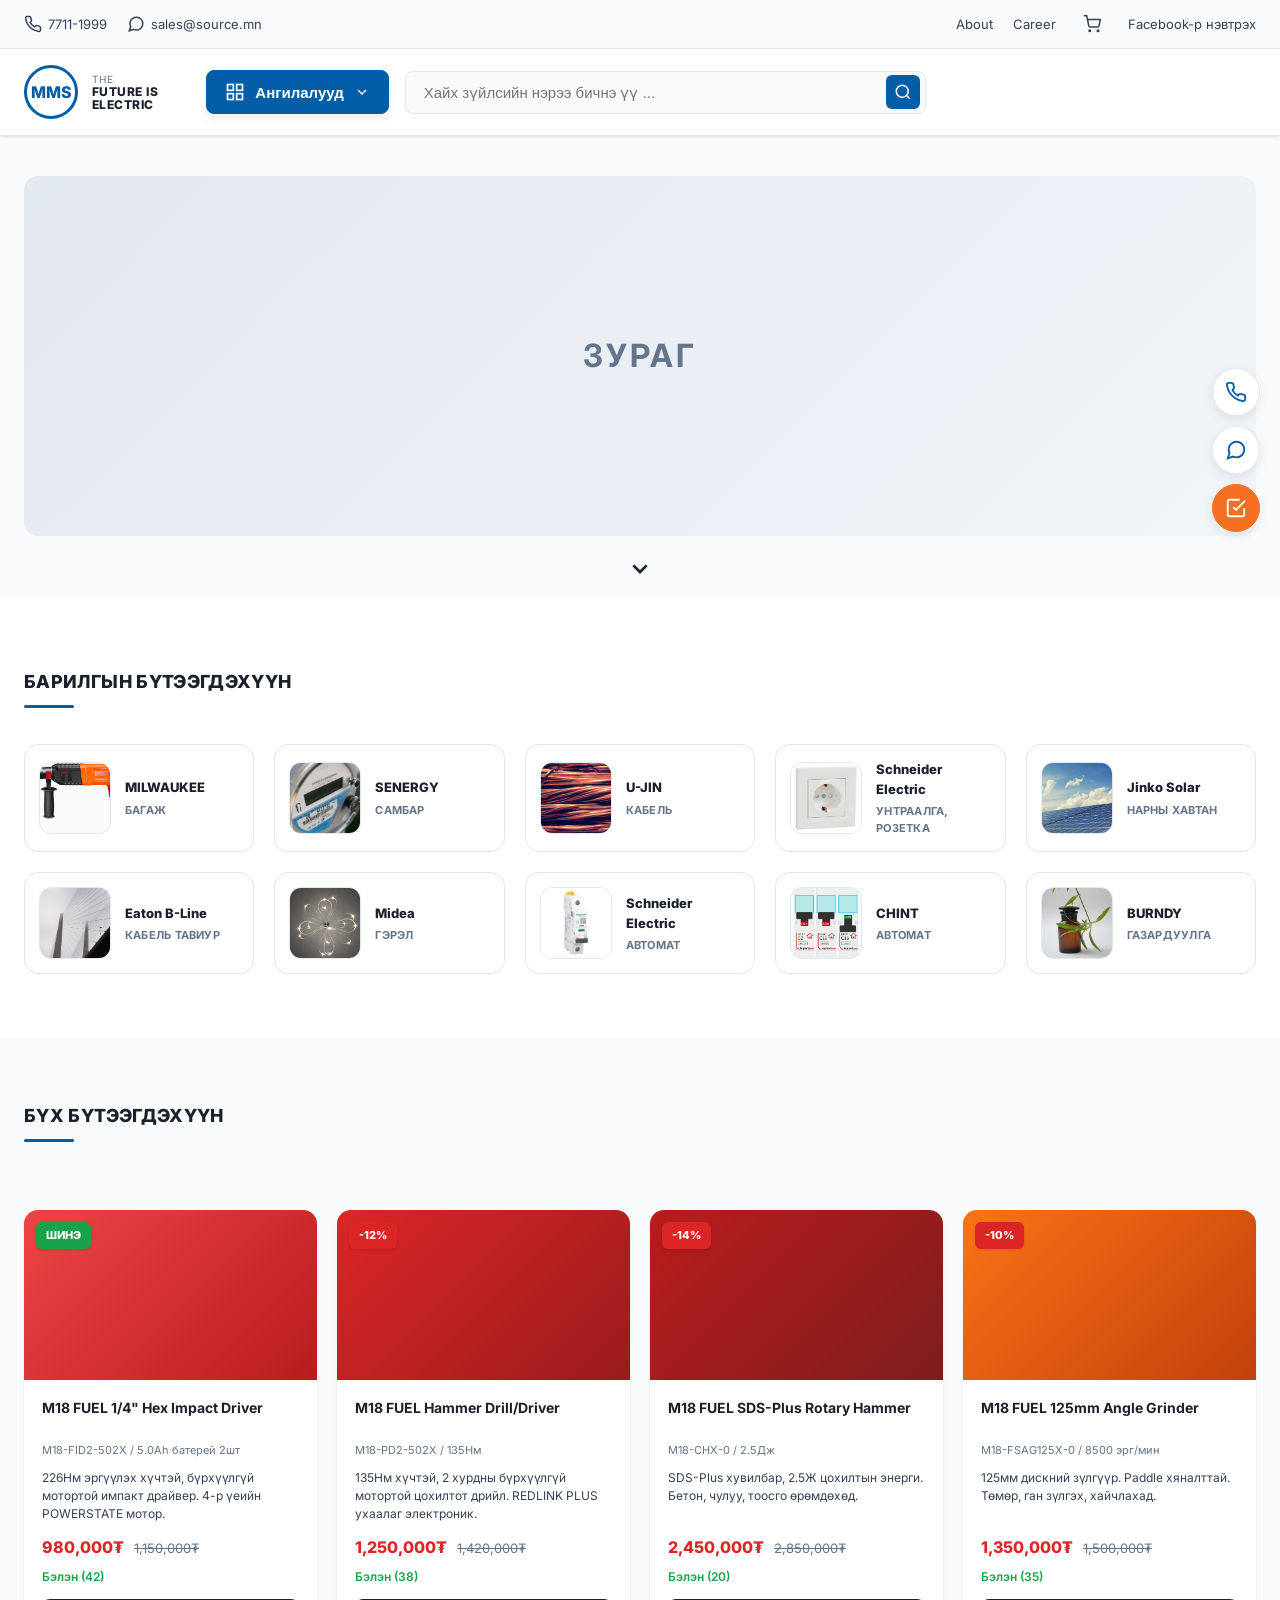
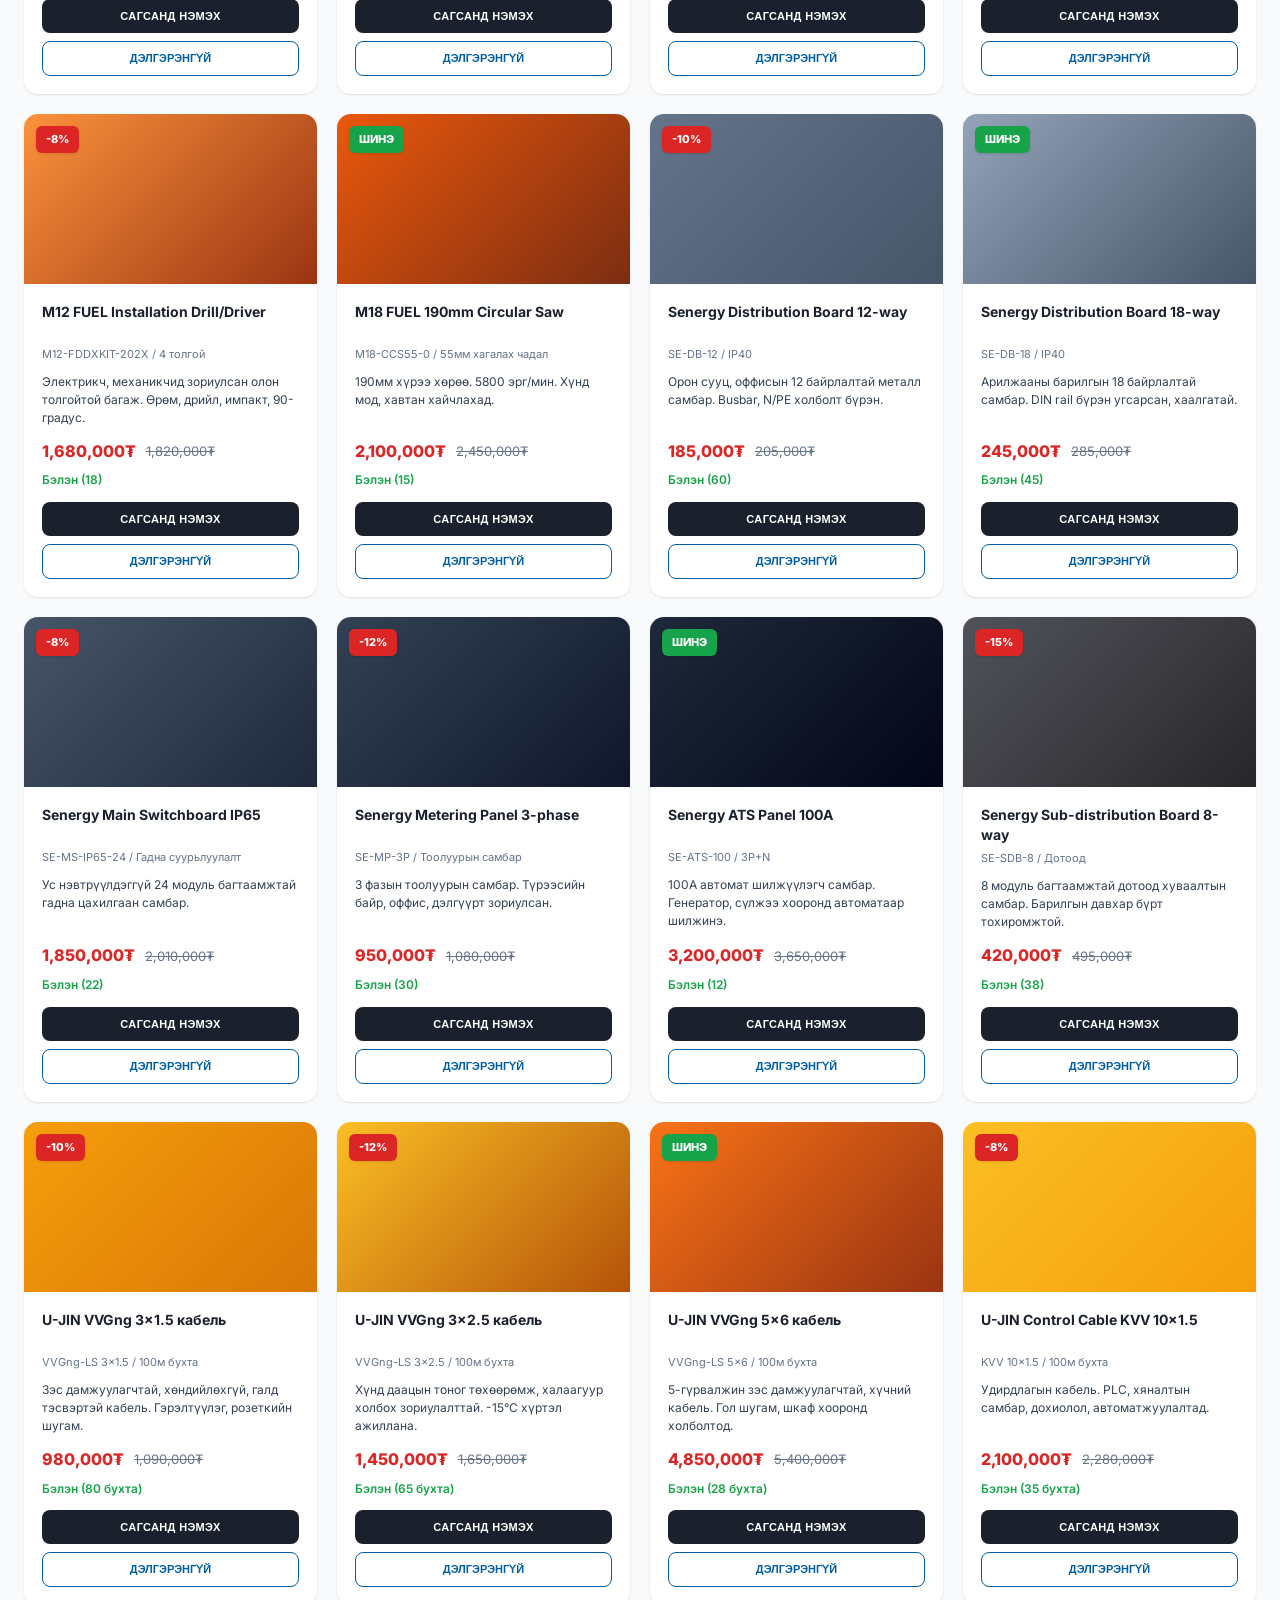
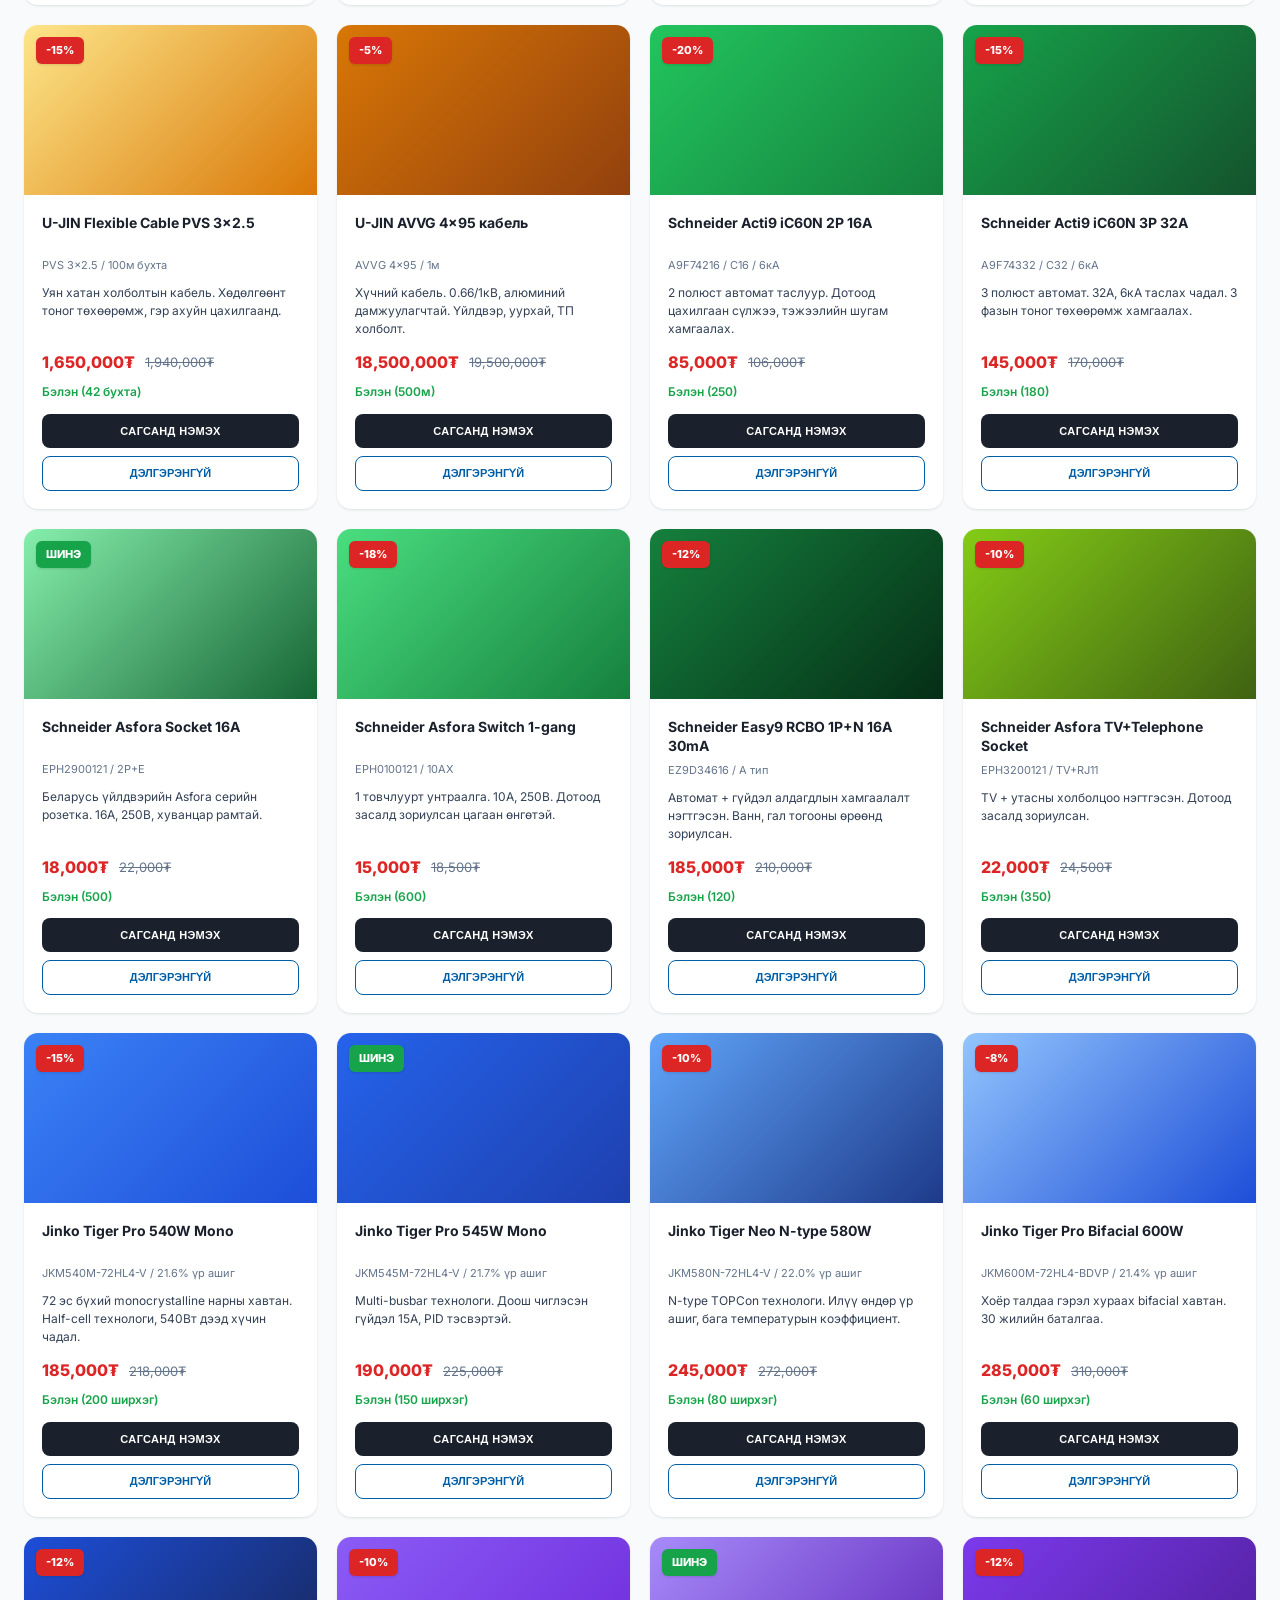
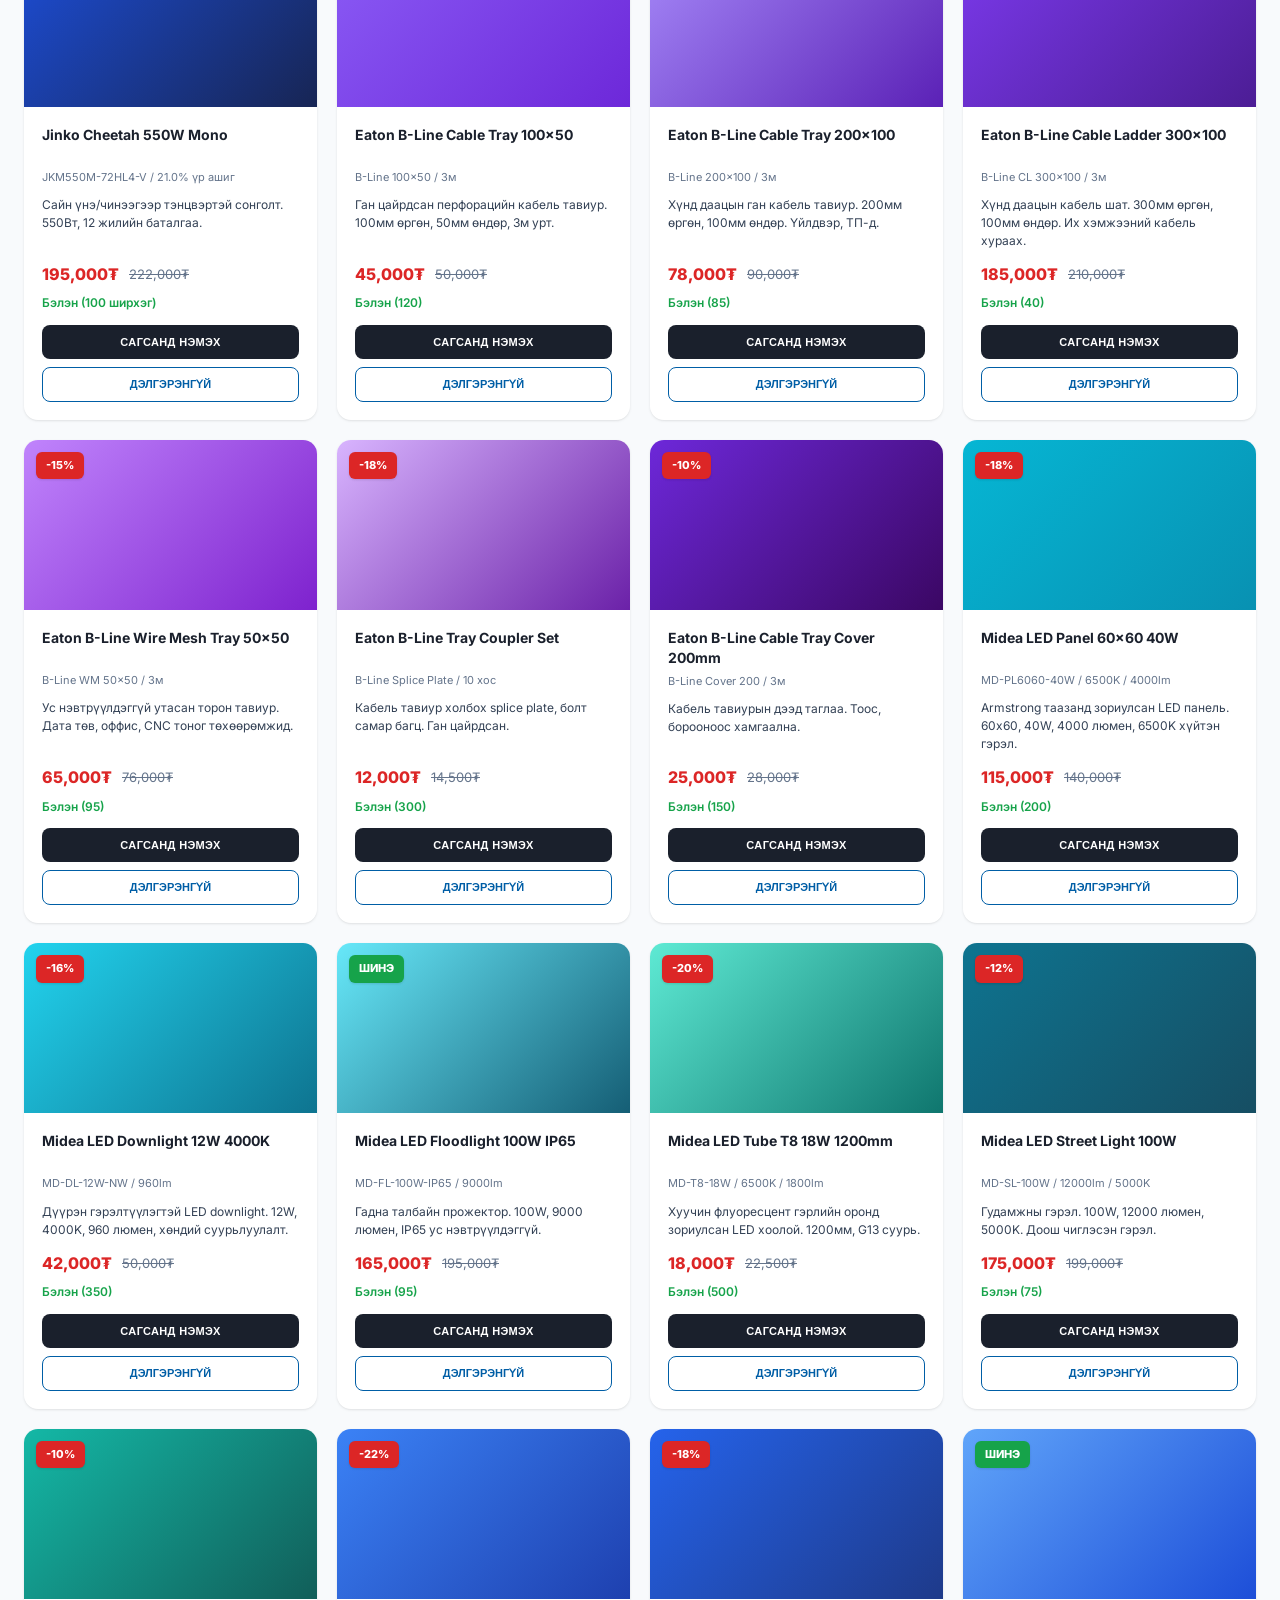
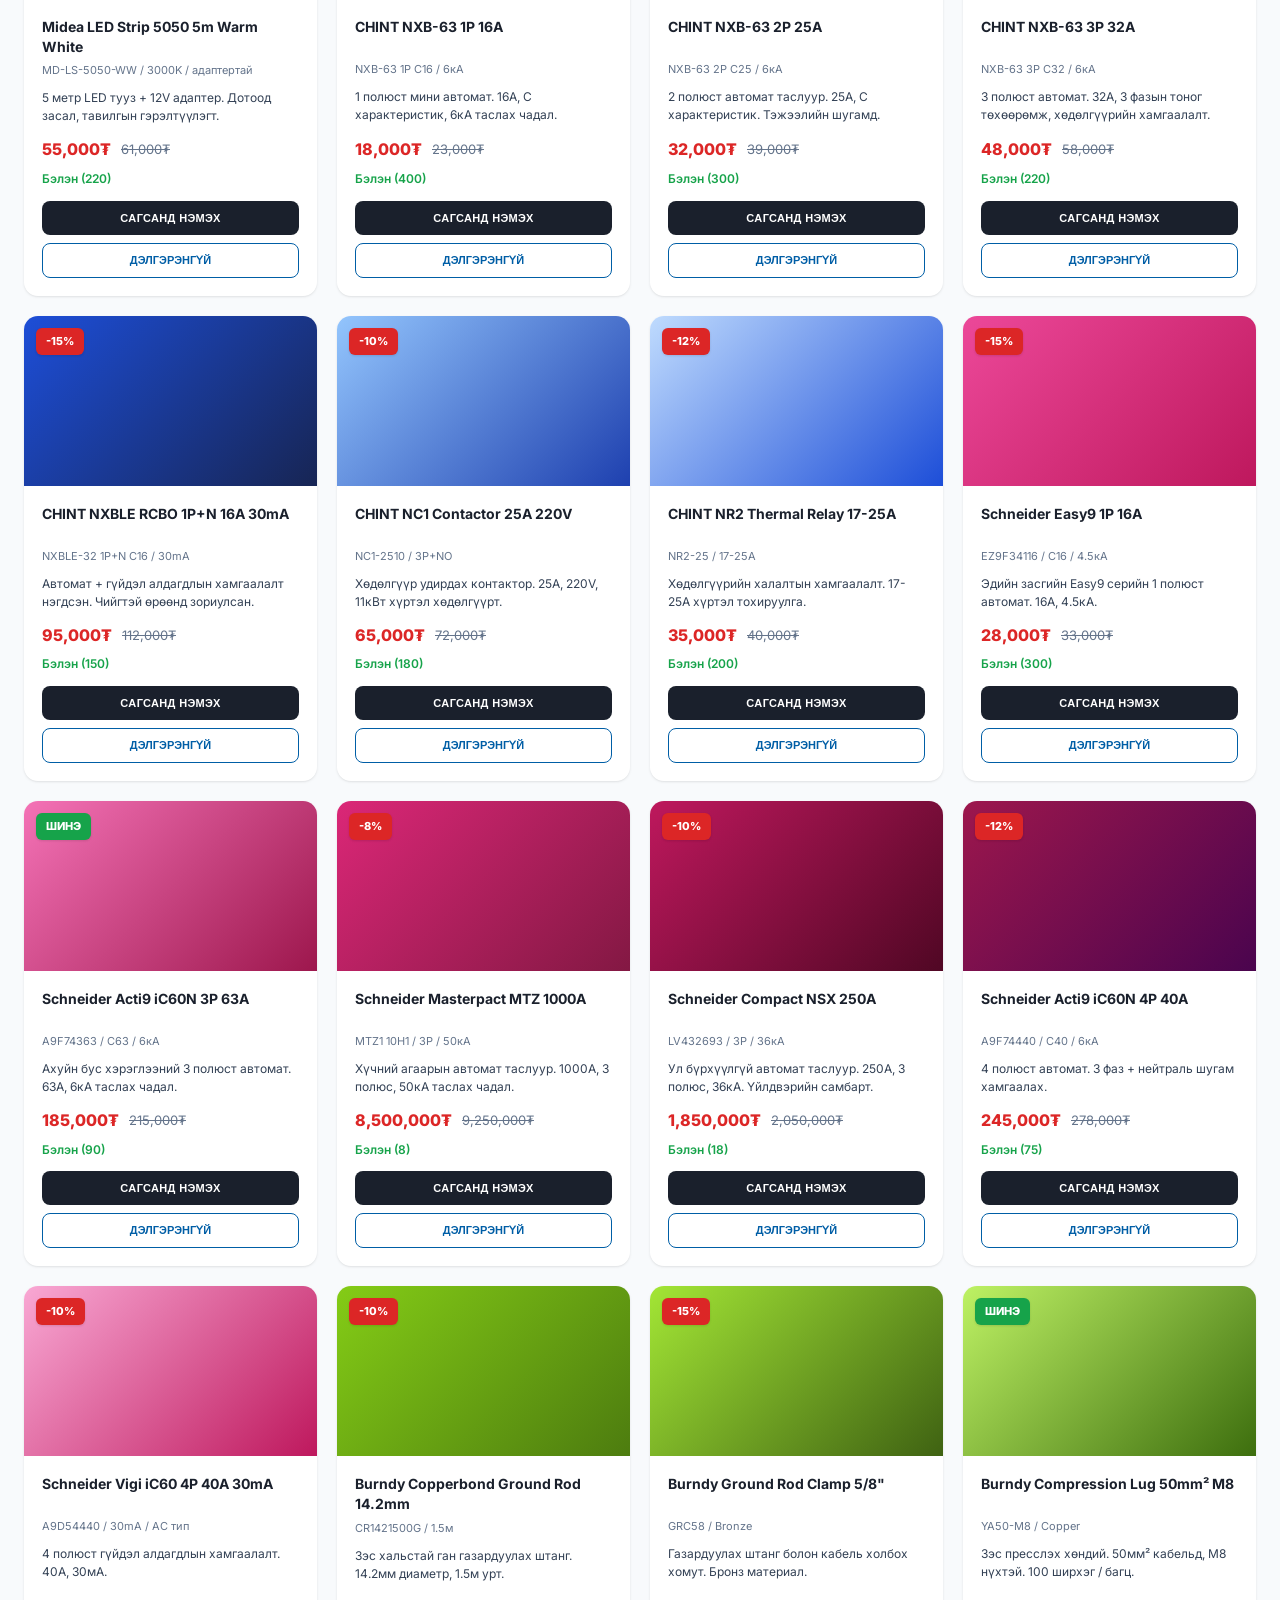
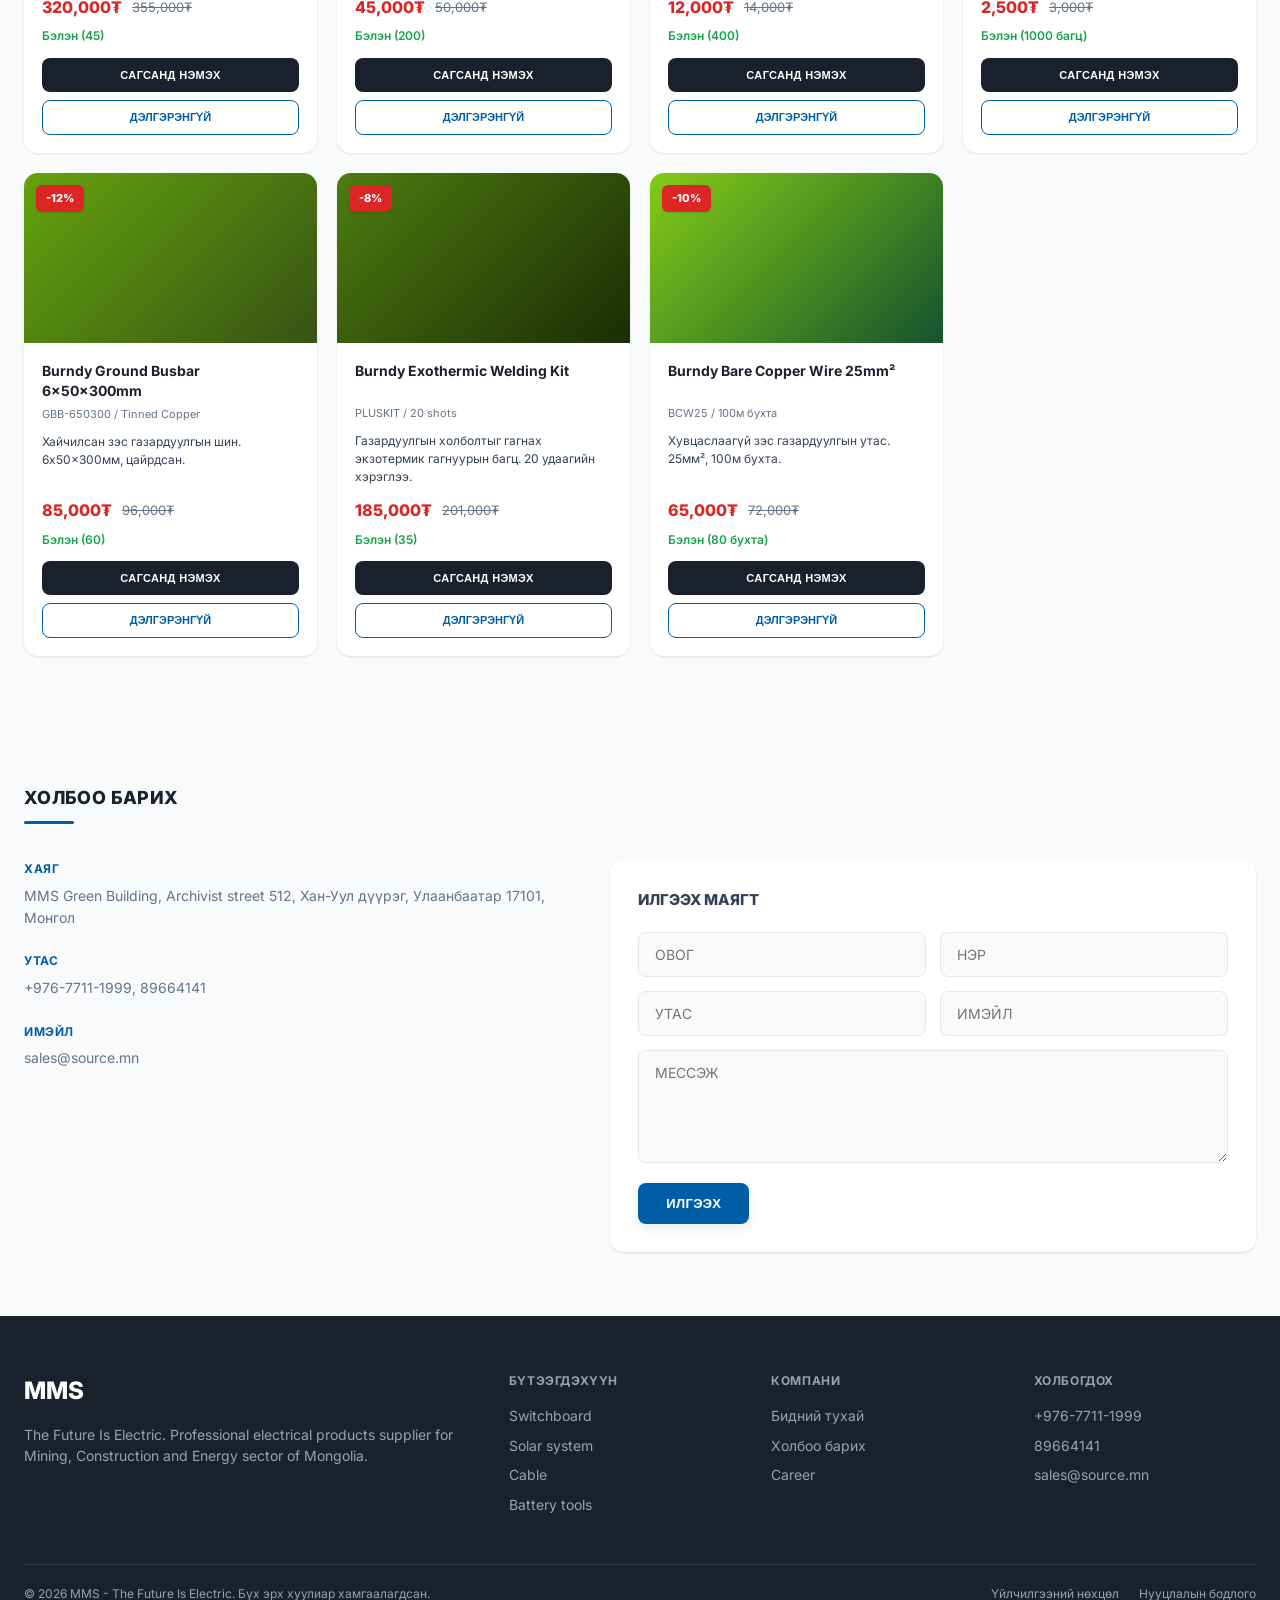
==== mms-ecommerce-clone/index.html @ 61707bc4 "Initial MMS construction electrical ecommerce clone" ====
<!DOCTYPE html>
<html lang="mn">
<head>
    <meta charset="UTF-8">
    <meta name="viewport" content="width=device-width, initial-scale=1.0">
    <title>MMS - The Future Is Electric</title>
    <link rel="preconnect" href="https://fonts.googleapis.com">
    <link rel="preconnect" href="https://fonts.gstatic.com" crossorigin>
    <link href="https://fonts.googleapis.com/css2?family=Inter:wght@300;400;500;600;700;800&display=swap" rel="stylesheet">
    <link rel="stylesheet" href="styles.css">
</head>
<body>
    <!-- Top contact bar -->
    <div class="topbar">
        <div class="container topbar-inner">
            <div class="topbar-left">
                <span class="topbar-item">
                    <svg class="icon" viewBox="0 0 24 24" fill="none" stroke="currentColor" stroke-width="2"><path d="M22 16.92v3a2 2 0 0 1-2.18 2 19.79 19.79 0 0 1-8.63-3.07 19.5 19.5 0 0 1-6-6 19.79 19.79 0 0 1-3.07-8.67A2 2 0 0 1 4.11 2h3a2 2 0 0 1 2 1.72 12.84 12.84 0 0 0 .7 2.81 2 2 0 0 1-.45 2.11L8.09 9.91a16 16 0 0 0 6 6l1.27-1.27a2 2 0 0 1 2.11-.45 12.84 12.84 0 0 0 2.81.7A2 2 0 0 1 22 16.92z"></path></svg>
                    7711-1999
                </span>
                <span class="topbar-item">
                    <svg class="icon" viewBox="0 0 24 24" fill="none" stroke="currentColor" stroke-width="2"><path d="M21 11.5a8.38 8.38 0 0 1-.9 3.8 8.5 8.5 0 0 1-7.6 4.7 8.38 8.38 0 0 1-3.8-.9L3 21l1.9-5.7a8.38 8.38 0 0 1-.9-3.8 8.5 8.5 0 0 1 4.7-7.6 8.38 8.38 0 0 1 3.8-.9h.5a8.48 8.48 0 0 1 8 8v.5z"></path></svg>
                    sales@source.mn
                </span>
            </div>
            <div class="topbar-right">
                <a href="#">About</a>
                <a href="#">Career</a>
                <a href="#" class="topbar-cart" aria-label="Сагс">
                    <svg class="icon" viewBox="0 0 24 24" fill="none" stroke="currentColor" stroke-width="2">
                        <circle cx="9" cy="21" r="1"></circle>
                        <circle cx="20" cy="21" r="1"></circle>
                        <path d="M1 1h4l2.68 13.39a2 2 0 0 0 2 1.61h9.72a2 2 0 0 0 2-1.61L23 6H6"></path>
                    </svg>
                </a>
                <a href="#">Facebook-р нэвтрэх</a>
            </div>
        </div>
    </div>

    <!-- Main header -->
    <header class="main-header">
        <div class="container header-inner">
            <a href="/" class="logo-group">
                <div class="logo-circle">MMS</div>
                <div class="logo-text">
                    <span class="logo-line1">THE</span>
                    <span class="logo-line2">FUTURE IS</span>
                    <span class="logo-line3">ELECTRIC</span>
                </div>
            </a>

            <div class="header-center">
                <div class="category-dropdown" id="categoryDropdown">
                    <button class="dropdown-toggle" id="dropdownToggle">
                        <svg class="icon grid-icon" viewBox="0 0 24 24" fill="none" stroke="currentColor" stroke-width="2">
                            <rect x="3" y="3" width="7" height="7"></rect>
                            <rect x="14" y="3" width="7" height="7"></rect>
                            <rect x="14" y="14" width="7" height="7"></rect>
                            <rect x="3" y="14" width="7" height="7"></rect>
                        </svg>
                        Ангилалууд
                        <svg class="icon chevron" viewBox="0 0 24 24" fill="none" stroke="currentColor" stroke-width="2"><polyline points="6 9 12 15 18 9"></polyline></svg>
                    </button>
                    <div class="dropdown-menu" id="dropdownMenu">
                        <a href="#products" data-category="senergy">Switchboard</a>
                        <a href="#products" data-category="jinko">Solar system</a>
                        <a href="#products" data-category="ujin">Cable</a>
                        <a href="#products" data-category="milwaukee">Battery tools</a>
                        <a href="#products" data-category="ujin">LV & MV power transmission</a>
                        <a href="#products" data-category="midea">Lighting design</a>
                        <a href="#products" data-category="schneider">Power connection</a>
                        <a href="#products" data-category="chint">Automation control</a>
                        <a href="#products" class="sale-link" data-category="sale">
                            Хямдралтыг бүтээгдэхүүн
                            <span class="sale-tag">SALE</span>
                        </a>
                    </div>
                </div>

                <form class="search-form" id="searchForm">
                    <input type="text" id="searchInput" placeholder="Хайх зүйлсийн нэрээ бичнэ үү ...">
                    <button type="submit" class="search-btn" aria-label="Хайх">
                        <svg class="icon" viewBox="0 0 24 24" fill="none" stroke="currentColor" stroke-width="2"><circle cx="11" cy="11" r="8"></circle><path d="m21 21-4.35-4.35"></path></svg>
                    </button>
                </form>
            </div>
        </div>
    </header>

    <!-- Hero banner placeholder -->
    <section class="hero-banner">
        <div class="container">
            <div class="hero-placeholder">
                <span>ЗУРАГ</span>
            </div>
        </div>
        <a href="#brands" class="scroll-down" aria-label="Доош">
            <svg viewBox="0 0 24 24" fill="none" stroke="currentColor" stroke-width="2"><polyline points="7 13 12 18 17 13"></polyline></svg>
        </a>
    </section>

    <!-- Construction products / brands -->
    <section id="brands" class="brands section">
        <div class="container">
            <h2 class="section-title">БАРИЛГЫН БҮТЭЭГДЭХҮҮН</h2>
            <div class="brands-grid">
                <a href="#products" class="brand-card" data-brand="milwaukee">
                    <div class="brand-visual">
                        <div class="brand-img">
                            <img src="images/milwaukee.png" alt="Milwaukee tools" loading="lazy">
                        </div>
                    </div>
                    <div class="brand-info">
                        <span class="brand-name">MILWAUKEE</span>
                        <span class="brand-cat">БАГАЖ</span>
                    </div>
                </a>

                <a href="#products" class="brand-card" data-brand="senergy">
                    <div class="brand-visual">
                        <div class="brand-img">
                            <img src="images/senergy.jpg" alt="Senergy switchboard" loading="lazy">
                        </div>
                    </div>
                    <div class="brand-info">
                        <span class="brand-name">SENERGY</span>
                        <span class="brand-cat">САМБАР</span>
                    </div>
                </a>

                <a href="#products" class="brand-card" data-brand="ujin">
                    <div class="brand-visual">
                        <div class="brand-img">
                            <img src="images/ujin.jpg" alt="U-JIN cable" loading="lazy">
                        </div>
                    </div>
                    <div class="brand-info">
                        <span class="brand-name">U-JIN</span>
                        <span class="brand-cat">КАБЕЛЬ</span>
                    </div>
                </a>

                <a href="#products" class="brand-card" data-brand="schneider">
                    <div class="brand-visual">
                        <div class="brand-img">
                            <img src="images/schneider.jpg" alt="Schneider Electric socket" loading="lazy">
                        </div>
                    </div>
                    <div class="brand-info">
                        <span class="brand-name">Schneider Electric</span>
                        <span class="brand-cat">УНТРААЛГА, РОЗЕТКА</span>
                    </div>
                </a>

                <a href="#products" class="brand-card" data-brand="jinko">
                    <div class="brand-visual">
                        <div class="brand-img">
                            <img src="images/jinko.jpg" alt="Jinko Solar panel" loading="lazy">
                        </div>
                    </div>
                    <div class="brand-info">
                        <span class="brand-name">Jinko Solar</span>
                        <span class="brand-cat">НАРНЫ ХАВТАН</span>
                    </div>
                </a>

                <a href="#products" class="brand-card" data-brand="eaton">
                    <div class="brand-visual">
                        <div class="brand-img">
                            <img src="images/eaton.jpg" alt="Eaton B-Line cable tray" loading="lazy">
                        </div>
                    </div>
                    <div class="brand-info">
                        <span class="brand-name">Eaton B-Line</span>
                        <span class="brand-cat">КАБЕЛЬ ТАВИУР</span>
                    </div>
                </a>

                <a href="#products" class="brand-card" data-brand="midea">
                    <div class="brand-visual">
                        <div class="brand-img">
                            <img src="images/midea.jpg" alt="Midea lighting" loading="lazy">
                        </div>
                    </div>
                    <div class="brand-info">
                        <span class="brand-name">Midea</span>
                        <span class="brand-cat">ГЭРЭЛ</span>
                    </div>
                </a>

                <a href="#products" class="brand-card" data-brand="schneider-breaker">
                    <div class="brand-visual">
                        <div class="brand-img">
                            <img src="images/schneider-breaker.jpg" alt="Schneider Electric breaker" loading="lazy">
                        </div>
                    </div>
                    <div class="brand-info">
                        <span class="brand-name">Schneider Electric</span>
                        <span class="brand-cat">АВТОМАТ</span>
                    </div>
                </a>

                <a href="#products" class="brand-card" data-brand="chint">
                    <div class="brand-visual">
                        <div class="brand-img">
                            <img src="images/chint.png" alt="CHINT breaker" loading="lazy">
                        </div>
                    </div>
                    <div class="brand-info">
                        <span class="brand-name">CHINT</span>
                        <span class="brand-cat">АВТОМАТ</span>
                    </div>
                </a>

                <a href="#products" class="brand-card" data-brand="burndy">
                    <div class="brand-visual">
                        <div class="brand-img">
                            <img src="images/burndy.jpg" alt="Burndy grounding" loading="lazy">
                        </div>
                    </div>
                    <div class="brand-info">
                        <span class="brand-name">BURNDY</span>
                        <span class="brand-cat">ГАЗАРДУУЛГА</span>
                    </div>
                </a>
            </div>
        </div>
    </section>

    <!-- Brand products -->
    <section id="products" class="products-section section section-alt">
        <div class="container">
            <div class="products-header">
                <h2 class="section-title" id="productsTitle">БҮХ БҮТЭЭГДЭХҮҮН</h2>
                <button class="btn btn-secondary" id="showAllBtn" style="display:none">БҮГДИЙГ ХАРАХ</button>
            </div>
            <div class="products-grid" id="productsGrid">
                <!-- MILWAUKEE -->
                <article class="product-card" data-brand="milwaukee" data-name="M18 FUEL Hex Impact Driver" data-price="980000">
                    <div class="badge badge-new">ШИНЭ</div>
                    <div class="product-img" style="background:linear-gradient(135deg,#ef4444,#b91c1c)"></div>
                    <div class="product-body">
                        <h3>M18 FUEL 1/4" Hex Impact Driver</h3>
                        <p class="sku">M18-FID2-502X / 5.0Ah батерей 2шт</p>
                        <p class="product-desc">226Нм эргүүлэх хүчтэй, бүрхүүлгүй мотортой импакт драйвер. 4-р үеийн POWERSTATE мотор.</p>
                        <div class="price-row">
                            <span class="price">980,000₮</span>
                            <span class="old-price">1,150,000₮</span>
                        </div>
                        <p class="stock">Бэлэн (42)</p>
                        <div class="product-actions">
                            <button class="add-cart-btn">САГСАНД НЭМЭХ</button>
                            <button class="detail-btn">Дэлгэрэнгүй</button>
                        </div>
                    </div>
                </article>

                <article class="product-card" data-brand="milwaukee" data-name="M18 FUEL Hammer Drill" data-price="1250000">
                    <div class="badge">-12%</div>
                    <div class="product-img" style="background:linear-gradient(135deg,#dc2626,#991b1b)"></div>
                    <div class="product-body">
                        <h3>M18 FUEL Hammer Drill/Driver</h3>
                        <p class="sku">M18-PD2-502X / 135Нм</p>
                        <p class="product-desc">135Нм хүчтэй, 2 хурдны бүрхүүлгүй мотортой цохилтот дрийл. REDLINK PLUS ухаалаг электроник.</p>
                        <div class="price-row">
                            <span class="price">1,250,000₮</span>
                            <span class="old-price">1,420,000₮</span>
                        </div>
                        <p class="stock">Бэлэн (38)</p>
                        <div class="product-actions">
                            <button class="add-cart-btn">САГСАНД НЭМЭХ</button>
                            <button class="detail-btn">Дэлгэрэнгүй</button>
                        </div>
                    </div>
                </article>

                <article class="product-card" data-brand="milwaukee" data-name="M18 FUEL Rotary Hammer" data-price="2450000">
                    <div class="badge">-14%</div>
                    <div class="product-img" style="background:linear-gradient(135deg,#b91c1c,#7f1d1d)"></div>
                    <div class="product-body">
                        <h3>M18 FUEL SDS-Plus Rotary Hammer</h3>
                        <p class="sku">M18-CHX-0 / 2.5Дж</p>
                        <p class="product-desc">SDS-Plus хувилбар, 2.5Ж цохилтын энерги. Бетон, чулуу, тоосго өрөмдөхөд.</p>
                        <div class="price-row">
                            <span class="price">2,450,000₮</span>
                            <span class="old-price">2,850,000₮</span>
                        </div>
                        <p class="stock">Бэлэн (20)</p>
                        <div class="product-actions">
                            <button class="add-cart-btn">САГСАНД НЭМЭХ</button>
                            <button class="detail-btn">Дэлгэрэнгүй</button>
                        </div>
                    </div>
                </article>

                <article class="product-card" data-brand="milwaukee" data-name="M18 FUEL Angle Grinder" data-price="1350000">
                    <div class="badge">-10%</div>
                    <div class="product-img" style="background:linear-gradient(135deg,#f97316,#c2410c)"></div>
                    <div class="product-body">
                        <h3>M18 FUEL 125mm Angle Grinder</h3>
                        <p class="sku">M18-FSAG125X-0 / 8500 эрг/мин</p>
                        <p class="product-desc">125мм дискний зүлгүүр. Paddle хяналттай. Төмөр, ган зүлгэх, хайчлахад.</p>
                        <div class="price-row">
                            <span class="price">1,350,000₮</span>
                            <span class="old-price">1,500,000₮</span>
                        </div>
                        <p class="stock">Бэлэн (35)</p>
                        <div class="product-actions">
                            <button class="add-cart-btn">САГСАНД НЭМЭХ</button>
                            <button class="detail-btn">Дэлгэрэнгүй</button>
                        </div>
                    </div>
                </article>

                <article class="product-card" data-brand="milwaukee" data-name="M12 FUEL Installation Drill" data-price="1680000">
                    <div class="badge">-8%</div>
                    <div class="product-img" style="background:linear-gradient(135deg,#fb923c,#9a3412)"></div>
                    <div class="product-body">
                        <h3>M12 FUEL Installation Drill/Driver</h3>
                        <p class="sku">M12-FDDXKIT-202X / 4 толгой</p>
                        <p class="product-desc">Электрикч, механикчид зориулсан олон толгойтой багаж. Өрөм, дрийл, импакт, 90-градус.</p>
                        <div class="price-row">
                            <span class="price">1,680,000₮</span>
                            <span class="old-price">1,820,000₮</span>
                        </div>
                        <p class="stock">Бэлэн (18)</p>
                        <div class="product-actions">
                            <button class="add-cart-btn">САГСАНД НЭМЭХ</button>
                            <button class="detail-btn">Дэлгэрэнгүй</button>
                        </div>
                    </div>
                </article>

                <article class="product-card" data-brand="milwaukee" data-name="M18 FUEL Circular Saw" data-price="2100000">
                    <div class="badge badge-new">ШИНЭ</div>
                    <div class="product-img" style="background:linear-gradient(135deg,#ea580c,#7c2d12)"></div>
                    <div class="product-body">
                        <h3>M18 FUEL 190mm Circular Saw</h3>
                        <p class="sku">M18-CCS55-0 / 55мм хагалах чадал</p>
                        <p class="product-desc">190мм хүрээ хөрөө. 5800 эрг/мин. Хүнд мод, хавтан хайчлахад.</p>
                        <div class="price-row">
                            <span class="price">2,100,000₮</span>
                            <span class="old-price">2,450,000₮</span>
                        </div>
                        <p class="stock">Бэлэн (15)</p>
                        <div class="product-actions">
                            <button class="add-cart-btn">САГСАНД НЭМЭХ</button>
                            <button class="detail-btn">Дэлгэрэнгүй</button>
                        </div>
                    </div>
                </article>

                <!-- SENERGY -->
                <article class="product-card" data-brand="senergy" data-name="Distribution Board 12-way" data-price="185000">
                    <div class="badge">-10%</div>
                    <div class="product-img" style="background:linear-gradient(135deg,#64748b,#475569)"></div>
                    <div class="product-body">
                        <h3>Senergy Distribution Board 12-way</h3>
                        <p class="sku">SE-DB-12 / IP40</p>
                        <p class="product-desc">Орон сууц, оффисын 12 байрлалтай металл самбар. Busbar, N/PE холболт бүрэн.</p>
                        <div class="price-row">
                            <span class="price">185,000₮</span>
                            <span class="old-price">205,000₮</span>
                        </div>
                        <p class="stock">Бэлэн (60)</p>
                        <div class="product-actions">
                            <button class="add-cart-btn">САГСАНД НЭМЭХ</button>
                            <button class="detail-btn">Дэлгэрэнгүй</button>
                        </div>
                    </div>
                </article>

                <article class="product-card" data-brand="senergy" data-name="Distribution Board 18-way" data-price="245000">
                    <div class="badge badge-new">ШИНЭ</div>
                    <div class="product-img" style="background:linear-gradient(135deg,#94a3b8,#475569)"></div>
                    <div class="product-body">
                        <h3>Senergy Distribution Board 18-way</h3>
                        <p class="sku">SE-DB-18 / IP40</p>
                        <p class="product-desc">Арилжааны барилгын 18 байрлалтай самбар. DIN rail бүрэн угсарсан, хаалгатай.</p>
                        <div class="price-row">
                            <span class="price">245,000₮</span>
                            <span class="old-price">285,000₮</span>
                        </div>
                        <p class="stock">Бэлэн (45)</p>
                        <div class="product-actions">
                            <button class="add-cart-btn">САГСАНД НЭМЭХ</button>
                            <button class="detail-btn">Дэлгэрэнгүй</button>
                        </div>
                    </div>
                </article>

                <article class="product-card" data-brand="senergy" data-name="Main Switchboard IP65" data-price="1850000">
                    <div class="badge">-8%</div>
                    <div class="product-img" style="background:linear-gradient(135deg,#475569,#1e293b)"></div>
                    <div class="product-body">
                        <h3>Senergy Main Switchboard IP65</h3>
                        <p class="sku">SE-MS-IP65-24 / Гадна суурьлуулалт</p>
                        <p class="product-desc">Ус нэвтрүүлдэггүй 24 модуль багтаамжтай гадна цахилгаан самбар.</p>
                        <div class="price-row">
                            <span class="price">1,850,000₮</span>
                            <span class="old-price">2,010,000₮</span>
                        </div>
                        <p class="stock">Бэлэн (22)</p>
                        <div class="product-actions">
                            <button class="add-cart-btn">САГСАНД НЭМЭХ</button>
                            <button class="detail-btn">Дэлгэрэнгүй</button>
                        </div>
                    </div>
                </article>

                <article class="product-card" data-brand="senergy" data-name="Metering Panel" data-price="950000">
                    <div class="badge">-12%</div>
                    <div class="product-img" style="background:linear-gradient(135deg,#334155,#0f172a)"></div>
                    <div class="product-body">
                        <h3>Senergy Metering Panel 3-phase</h3>
                        <p class="sku">SE-MP-3P / Тоолуурын самбар</p>
                        <p class="product-desc">3 фазын тоолуурын самбар. Түрээсийн байр, оффис, дэлгүүрт зориулсан.</p>
                        <div class="price-row">
                            <span class="price">950,000₮</span>
                            <span class="old-price">1,080,000₮</span>
                        </div>
                        <p class="stock">Бэлэн (30)</p>
                        <div class="product-actions">
                            <button class="add-cart-btn">САГСАНД НЭМЭХ</button>
                            <button class="detail-btn">Дэлгэрэнгүй</button>
                        </div>
                    </div>
                </article>

                <article class="product-card" data-brand="senergy" data-name="ATS Panel 100A" data-price="3200000">
                    <div class="badge badge-new">ШИНЭ</div>
                    <div class="product-img" style="background:linear-gradient(135deg,#1e293b,#020617)"></div>
                    <div class="product-body">
                        <h3>Senergy ATS Panel 100A</h3>
                        <p class="sku">SE-ATS-100 / 3P+N</p>
                        <p class="product-desc">100A автомат шилжүүлэгч самбар. Генератор, сүлжээ хооронд автоматаар шилжинэ.</p>
                        <div class="price-row">
                            <span class="price">3,200,000₮</span>
                            <span class="old-price">3,650,000₮</span>
                        </div>
                        <p class="stock">Бэлэн (12)</p>
                        <div class="product-actions">
                            <button class="add-cart-btn">САГСАНД НЭМЭХ</button>
                            <button class="detail-btn">Дэлгэрэнгүй</button>
                        </div>
                    </div>
                </article>

                <article class="product-card" data-brand="senergy" data-name="Sub-distribution Board" data-price="420000">
                    <div class="badge">-15%</div>
                    <div class="product-img" style="background:linear-gradient(135deg,#52525b,#27272a)"></div>
                    <div class="product-body">
                        <h3>Senergy Sub-distribution Board 8-way</h3>
                        <p class="sku">SE-SDB-8 / Дотоод</p>
                        <p class="product-desc">8 модуль багтаамжтай дотоод хуваалтын самбар. Барилгын давхар бүрт тохиромжтой.</p>
                        <div class="price-row">
                            <span class="price">420,000₮</span>
                            <span class="old-price">495,000₮</span>
                        </div>
                        <p class="stock">Бэлэн (38)</p>
                        <div class="product-actions">
                            <button class="add-cart-btn">САГСАНД НЭМЭХ</button>
                            <button class="detail-btn">Дэлгэрэнгүй</button>
                        </div>
                    </div>
                </article>

                <!-- U-JIN -->
                <article class="product-card" data-brand="ujin" data-name="VVGng 3x1.5" data-price="980000">
                    <div class="badge">-10%</div>
                    <div class="product-img" style="background:linear-gradient(135deg,#f59e0b,#d97706)"></div>
                    <div class="product-body">
                        <h3>U-JIN VVGng 3x1.5 кабель</h3>
                        <p class="sku">VVGng-LS 3x1.5 / 100м бухта</p>
                        <p class="product-desc">Зэс дамжуулагчтай, хөндийлөхгүй, галд тэсвэртэй кабель. Гэрэлтүүлэг, розеткийн шугам.</p>
                        <div class="price-row">
                            <span class="price">980,000₮</span>
                            <span class="old-price">1,090,000₮</span>
                        </div>
                        <p class="stock">Бэлэн (80 бухта)</p>
                        <div class="product-actions">
                            <button class="add-cart-btn">САГСАНД НЭМЭХ</button>
                            <button class="detail-btn">Дэлгэрэнгүй</button>
                        </div>
                    </div>
                </article>

                <article class="product-card" data-brand="ujin" data-name="VVGng 3x2.5" data-price="1450000">
                    <div class="badge">-12%</div>
                    <div class="product-img" style="background:linear-gradient(135deg,#fbbf24,#b45309)"></div>
                    <div class="product-body">
                        <h3>U-JIN VVGng 3x2.5 кабель</h3>
                        <p class="sku">VVGng-LS 3x2.5 / 100м бухта</p>
                        <p class="product-desc">Хүнд даацын тоног төхөөрөмж, халаагуур холбох зориулалттай. -15°C хүртэл ажиллана.</p>
                        <div class="price-row">
                            <span class="price">1,450,000₮</span>
                            <span class="old-price">1,650,000₮</span>
                        </div>
                        <p class="stock">Бэлэн (65 бухта)</p>
                        <div class="product-actions">
                            <button class="add-cart-btn">САГСАНД НЭМЭХ</button>
                            <button class="detail-btn">Дэлгэрэнгүй</button>
                        </div>
                    </div>
                </article>

                <article class="product-card" data-brand="ujin" data-name="VVGng 5x6" data-price="4850000">
                    <div class="badge badge-new">ШИНЭ</div>
                    <div class="product-img" style="background:linear-gradient(135deg,#f97316,#9a3412)"></div>
                    <div class="product-body">
                        <h3>U-JIN VVGng 5x6 кабель</h3>
                        <p class="sku">VVGng-LS 5x6 / 100м бухта</p>
                        <p class="product-desc">5-гүрвалжин зэс дамжуулагчтай, хүчний кабель. Гол шугам, шкаф хооронд холболтод.</p>
                        <div class="price-row">
                            <span class="price">4,850,000₮</span>
                            <span class="old-price">5,400,000₮</span>
                        </div>
                        <p class="stock">Бэлэн (28 бухта)</p>
                        <div class="product-actions">
                            <button class="add-cart-btn">САГСАНД НЭМЭХ</button>
                            <button class="detail-btn">Дэлгэрэнгүй</button>
                        </div>
                    </div>
                </article>

                <article class="product-card" data-brand="ujin" data-name="Control Cable KVV" data-price="2100000">
                    <div class="badge">-8%</div>
                    <div class="product-img" style="background:linear-gradient(135deg,#fbbf24,#f59e0b)"></div>
                    <div class="product-body">
                        <h3>U-JIN Control Cable KVV 10x1.5</h3>
                        <p class="sku">KVV 10x1.5 / 100м бухта</p>
                        <p class="product-desc">Удирдлагын кабель. PLC, хяналтын самбар, дохиолол, автоматжуулалтад.</p>
                        <div class="price-row">
                            <span class="price">2,100,000₮</span>
                            <span class="old-price">2,280,000₮</span>
                        </div>
                        <p class="stock">Бэлэн (35 бухта)</p>
                        <div class="product-actions">
                            <button class="add-cart-btn">САГСАНД НЭМЭХ</button>
                            <button class="detail-btn">Дэлгэрэнгүй</button>
                        </div>
                    </div>
                </article>

                <article class="product-card" data-brand="ujin" data-name="Flexible Cable" data-price="1650000">
                    <div class="badge">-15%</div>
                    <div class="product-img" style="background:linear-gradient(135deg,#fde68a,#d97706)"></div>
                    <div class="product-body">
                        <h3>U-JIN Flexible Cable PVS 3x2.5</h3>
                        <p class="sku">PVS 3x2.5 / 100м бухта</p>
                        <p class="product-desc">Уян хатан холболтын кабель. Хөдөлгөөнт тоног төхөөрөмж, гэр ахуйн цахилгаанд.</p>
                        <div class="price-row">
                            <span class="price">1,650,000₮</span>
                            <span class="old-price">1,940,000₮</span>
                        </div>
                        <p class="stock">Бэлэн (42 бухта)</p>
                        <div class="product-actions">
                            <button class="add-cart-btn">САГСАНД НЭМЭХ</button>
                            <button class="detail-btn">Дэлгэрэнгүй</button>
                        </div>
                    </div>
                </article>

                <article class="product-card" data-brand="ujin" data-name="Power Cable AVVG" data-price="18500000">
                    <div class="badge">-5%</div>
                    <div class="product-img" style="background:linear-gradient(135deg,#d97706,#92400e)"></div>
                    <div class="product-body">
                        <h3>U-JIN AVVG 4x95 кабель</h3>
                        <p class="sku">AVVG 4x95 / 1м</p>
                        <p class="product-desc">Хүчний кабель. 0.66/1кВ, алюминий дамжуулагчтай. Үйлдвэр, уурхай, ТП холболт.</p>
                        <div class="price-row">
                            <span class="price">18,500,000₮</span>
                            <span class="old-price">19,500,000₮</span>
                        </div>
                        <p class="stock">Бэлэн (500м)</p>
                        <div class="product-actions">
                            <button class="add-cart-btn">САГСАНД НЭМЭХ</button>
                            <button class="detail-btn">Дэлгэрэнгүй</button>
                        </div>
                    </div>
                </article>

                <!-- SCHNEIDER -->
                <article class="product-card" data-brand="schneider" data-name="Acti9 iC60N 2P 16A" data-price="85000">
                    <div class="badge">-20%</div>
                    <div class="product-img" style="background:linear-gradient(135deg,#22c55e,#15803d)"></div>
                    <div class="product-body">
                        <h3>Schneider Acti9 iC60N 2P 16A</h3>
                        <p class="sku">A9F74216 / C16 / 6кА</p>
                        <p class="product-desc">2 полюст автомат таслуур. Дотоод цахилгаан сүлжээ, тэжээлийн шугам хамгаалах.</p>
                        <div class="price-row">
                            <span class="price">85,000₮</span>
                            <span class="old-price">106,000₮</span>
                        </div>
                        <p class="stock">Бэлэн (250)</p>
                        <div class="product-actions">
                            <button class="add-cart-btn">САГСАНД НЭМЭХ</button>
                            <button class="detail-btn">Дэлгэрэнгүй</button>
                        </div>
                    </div>
                </article>

                <article class="product-card" data-brand="schneider" data-name="Acti9 iC60N 3P 32A" data-price="145000">
                    <div class="badge">-15%</div>
                    <div class="product-img" style="background:linear-gradient(135deg,#16a34a,#14532d)"></div>
                    <div class="product-body">
                        <h3>Schneider Acti9 iC60N 3P 32A</h3>
                        <p class="sku">A9F74332 / C32 / 6кА</p>
                        <p class="product-desc">3 полюст автомат. 32А, 6кА таслах чадал. 3 фазын тоног төхөөрөмж хамгаалах.</p>
                        <div class="price-row">
                            <span class="price">145,000₮</span>
                            <span class="old-price">170,000₮</span>
                        </div>
                        <p class="stock">Бэлэн (180)</p>
                        <div class="product-actions">
                            <button class="add-cart-btn">САГСАНД НЭМЭХ</button>
                            <button class="detail-btn">Дэлгэрэнгүй</button>
                        </div>
                    </div>
                </article>

                <article class="product-card" data-brand="schneider" data-name="Asfora Socket 16A" data-price="18000">
                    <div class="badge badge-new">ШИНЭ</div>
                    <div class="product-img" style="background:linear-gradient(135deg,#86efac,#166534)"></div>
                    <div class="product-body">
                        <h3>Schneider Asfora Socket 16A</h3>
                        <p class="sku">EPH2900121 / 2P+E</p>
                        <p class="product-desc">Беларусь үйлдвэрийн Asfora серийн розетка. 16А, 250В, хуванцар рамтай.</p>
                        <div class="price-row">
                            <span class="price">18,000₮</span>
                            <span class="old-price">22,000₮</span>
                        </div>
                        <p class="stock">Бэлэн (500)</p>
                        <div class="product-actions">
                            <button class="add-cart-btn">САГСАНД НЭМЭХ</button>
                            <button class="detail-btn">Дэлгэрэнгүй</button>
                        </div>
                    </div>
                </article>

                <article class="product-card" data-brand="schneider" data-name="Asfora Switch 1-gang" data-price="15000">
                    <div class="badge">-18%</div>
                    <div class="product-img" style="background:linear-gradient(135deg,#4ade80,#15803d)"></div>
                    <div class="product-body">
                        <h3>Schneider Asfora Switch 1-gang</h3>
                        <p class="sku">EPH0100121 / 10AX</p>
                        <p class="product-desc">1 товчлуурт унтраалга. 10А, 250В. Дотоод засалд зориулсан цагаан өнгөтэй.</p>
                        <div class="price-row">
                            <span class="price">15,000₮</span>
                            <span class="old-price">18,500₮</span>
                        </div>
                        <p class="stock">Бэлэн (600)</p>
                        <div class="product-actions">
                            <button class="add-cart-btn">САГСАНД НЭМЭХ</button>
                            <button class="detail-btn">Дэлгэрэнгүй</button>
                        </div>
                    </div>
                </article>

                <article class="product-card" data-brand="schneider" data-name="Easy9 RCBO 30mA" data-price="185000">
                    <div class="badge">-12%</div>
                    <div class="product-img" style="background:linear-gradient(135deg,#15803d,#052e16)"></div>
                    <div class="product-body">
                        <h3>Schneider Easy9 RCBO 1P+N 16A 30mA</h3>
                        <p class="sku">EZ9D34616 / A тип</p>
                        <p class="product-desc">Автомат + гүйдэл алдагдлын хамгаалалт нэгтгэсэн. Ванн, гал тогооны өрөөнд зориулсан.</p>
                        <div class="price-row">
                            <span class="price">185,000₮</span>
                            <span class="old-price">210,000₮</span>
                        </div>
                        <p class="stock">Бэлэн (120)</p>
                        <div class="product-actions">
                            <button class="add-cart-btn">САГСАНД НЭМЭХ</button>
                            <button class="detail-btn">Дэлгэрэнгүй</button>
                        </div>
                    </div>
                </article>

                <article class="product-card" data-brand="schneider" data-name="Asfora TV+Tel Socket" data-price="22000">
                    <div class="badge">-10%</div>
                    <div class="product-img" style="background:linear-gradient(135deg,#84cc16,#3f6212)"></div>
                    <div class="product-body">
                        <h3>Schneider Asfora TV+Telephone Socket</h3>
                        <p class="sku">EPH3200121 / TV+RJ11</p>
                        <p class="product-desc">TV + утасны холболцоо нэгтгэсэн. Дотоод засалд зориулсан.</p>
                        <div class="price-row">
                            <span class="price">22,000₮</span>
                            <span class="old-price">24,500₮</span>
                        </div>
                        <p class="stock">Бэлэн (350)</p>
                        <div class="product-actions">
                            <button class="add-cart-btn">САГСАНД НЭМЭХ</button>
                            <button class="detail-btn">Дэлгэрэнгүй</button>
                        </div>
                    </div>
                </article>

                <!-- JINKO -->
                <article class="product-card" data-brand="jinko" data-name="Jinko Tiger Pro 540W" data-price="185000">
                    <div class="badge">-15%</div>
                    <div class="product-img" style="background:linear-gradient(135deg,#3b82f6,#1d4ed8)"></div>
                    <div class="product-body">
                        <h3>Jinko Tiger Pro 540W Mono</h3>
                        <p class="sku">JKM540M-72HL4-V / 21.6% үр ашиг</p>
                        <p class="product-desc">72 эс бүхий monocrystalline нарны хавтан. Half-cell технологи, 540Вт дээд хүчин чадал.</p>
                        <div class="price-row">
                            <span class="price">185,000₮</span>
                            <span class="old-price">218,000₮</span>
                        </div>
                        <p class="stock">Бэлэн (200 ширхэг)</p>
                        <div class="product-actions">
                            <button class="add-cart-btn">САГСАНД НЭМЭХ</button>
                            <button class="detail-btn">Дэлгэрэнгүй</button>
                        </div>
                    </div>
                </article>

                <article class="product-card" data-brand="jinko" data-name="Jinko Tiger Pro 545W" data-price="190000">
                    <div class="badge badge-new">ШИНЭ</div>
                    <div class="product-img" style="background:linear-gradient(135deg,#2563eb,#1e40af)"></div>
                    <div class="product-body">
                        <h3>Jinko Tiger Pro 545W Mono</h3>
                        <p class="sku">JKM545M-72HL4-V / 21.7% үр ашиг</p>
                        <p class="product-desc">Multi-busbar технологи. Доош чиглэсэн гүйдэл 15А, PID тэсвэртэй.</p>
                        <div class="price-row">
                            <span class="price">190,000₮</span>
                            <span class="old-price">225,000₮</span>
                        </div>
                        <p class="stock">Бэлэн (150 ширхэг)</p>
                        <div class="product-actions">
                            <button class="add-cart-btn">САГСАНД НЭМЭХ</button>
                            <button class="detail-btn">Дэлгэрэнгүй</button>
                        </div>
                    </div>
                </article>

                <article class="product-card" data-brand="jinko" data-name="Jinko N-type 580W" data-price="245000">
                    <div class="badge">-10%</div>
                    <div class="product-img" style="background:linear-gradient(135deg,#60a5fa,#1e3a8a)"></div>
                    <div class="product-body">
                        <h3>Jinko Tiger Neo N-type 580W</h3>
                        <p class="sku">JKM580N-72HL4-V / 22.0% үр ашиг</p>
                        <p class="product-desc">N-type TOPCon технологи. Илүү өндөр үр ашиг, бага температурын коэффициент.</p>
                        <div class="price-row">
                            <span class="price">245,000₮</span>
                            <span class="old-price">272,000₮</span>
                        </div>
                        <p class="stock">Бэлэн (80 ширхэг)</p>
                        <div class="product-actions">
                            <button class="add-cart-btn">САГСАНД НЭМЭХ</button>
                            <button class="detail-btn">Дэлгэрэнгүй</button>
                        </div>
                    </div>
                </article>

                <article class="product-card" data-brand="jinko" data-name="Jinko Bifacial 600W" data-price="285000">
                    <div class="badge">-8%</div>
                    <div class="product-img" style="background:linear-gradient(135deg,#93c5fd,#1d4ed8)"></div>
                    <div class="product-body">
                        <h3>Jinko Tiger Pro Bifacial 600W</h3>
                        <p class="sku">JKM600M-72HL4-BDVP / 21.4% үр ашиг</p>
                        <p class="product-desc">Хоёр талдаа гэрэл хураах bifacial хавтан. 30 жилийн баталгаа.</p>
                        <div class="price-row">
                            <span class="price">285,000₮</span>
                            <span class="old-price">310,000₮</span>
                        </div>
                        <p class="stock">Бэлэн (60 ширхэг)</p>
                        <div class="product-actions">
                            <button class="add-cart-btn">САГСАНД НЭМЭХ</button>
                            <button class="detail-btn">Дэлгэрэнгүй</button>
                        </div>
                    </div>
                </article>

                <article class="product-card" data-brand="jinko" data-name="Jinko 550W" data-price="195000">
                    <div class="badge">-12%</div>
                    <div class="product-img" style="background:linear-gradient(135deg,#1d4ed8,#172554)"></div>
                    <div class="product-body">
                        <h3>Jinko Cheetah 550W Mono</h3>
                        <p class="sku">JKM550M-72HL4-V / 21.0% үр ашиг</p>
                        <p class="product-desc">Сайн үнэ/чинээгээр тэнцвэртэй сонголт. 550Вт, 12 жилийн баталгаа.</p>
                        <div class="price-row">
                            <span class="price">195,000₮</span>
                            <span class="old-price">222,000₮</span>
                        </div>
                        <p class="stock">Бэлэн (100 ширхэг)</p>
                        <div class="product-actions">
                            <button class="add-cart-btn">САГСАНД НЭМЭХ</button>
                            <button class="detail-btn">Дэлгэрэнгүй</button>
                        </div>
                    </div>
                </article>

                <!-- EATON -->
                <article class="product-card" data-brand="eaton" data-name="Cable Tray 100x50" data-price="45000">
                    <div class="badge">-10%</div>
                    <div class="product-img" style="background:linear-gradient(135deg,#8b5cf6,#6d28d9)"></div>
                    <div class="product-body">
                        <h3>Eaton B-Line Cable Tray 100x50</h3>
                        <p class="sku">B-Line 100x50 / 3м</p>
                        <p class="product-desc">Ган цайрдсан перфорацийн кабель тавиур. 100мм өргөн, 50мм өндөр, 3м урт.</p>
                        <div class="price-row">
                            <span class="price">45,000₮</span>
                            <span class="old-price">50,000₮</span>
                        </div>
                        <p class="stock">Бэлэн (120)</p>
                        <div class="product-actions">
                            <button class="add-cart-btn">САГСАНД НЭМЭХ</button>
                            <button class="detail-btn">Дэлгэрэнгүй</button>
                        </div>
                    </div>
                </article>

                <article class="product-card" data-brand="eaton" data-name="Cable Tray 200x100" data-price="78000">
                    <div class="badge badge-new">ШИНЭ</div>
                    <div class="product-img" style="background:linear-gradient(135deg,#a78bfa,#5b21b6)"></div>
                    <div class="product-body">
                        <h3>Eaton B-Line Cable Tray 200x100</h3>
                        <p class="sku">B-Line 200x100 / 3м</p>
                        <p class="product-desc">Хүнд даацын ган кабель тавиур. 200мм өргөн, 100мм өндөр. Үйлдвэр, ТП-д.</p>
                        <div class="price-row">
                            <span class="price">78,000₮</span>
                            <span class="old-price">90,000₮</span>
                        </div>
                        <p class="stock">Бэлэн (85)</p>
                        <div class="product-actions">
                            <button class="add-cart-btn">САГСАНД НЭМЭХ</button>
                            <button class="detail-btn">Дэлгэрэнгүй</button>
                        </div>
                    </div>
                </article>

                <article class="product-card" data-brand="eaton" data-name="Cable Ladder 300x100" data-price="185000">
                    <div class="badge">-12%</div>
                    <div class="product-img" style="background:linear-gradient(135deg,#7c3aed,#4c1d95)"></div>
                    <div class="product-body">
                        <h3>Eaton B-Line Cable Ladder 300x100</h3>
                        <p class="sku">B-Line CL 300x100 / 3м</p>
                        <p class="product-desc">Хүнд даацын кабель шат. 300мм өргөн, 100мм өндөр. Их хэмжээний кабель хураах.</p>
                        <div class="price-row">
                            <span class="price">185,000₮</span>
                            <span class="old-price">210,000₮</span>
                        </div>
                        <p class="stock">Бэлэн (40)</p>
                        <div class="product-actions">
                            <button class="add-cart-btn">САГСАНД НЭМЭХ</button>
                            <button class="detail-btn">Дэлгэрэнгүй</button>
                        </div>
                    </div>
                </article>

                <article class="product-card" data-brand="eaton" data-name="Wire Mesh Tray" data-price="65000">
                    <div class="badge">-15%</div>
                    <div class="product-img" style="background:linear-gradient(135deg,#c084fc,#7e22ce)"></div>
                    <div class="product-body">
                        <h3>Eaton B-Line Wire Mesh Tray 50x50</h3>
                        <p class="sku">B-Line WM 50x50 / 3м</p>
                        <p class="product-desc">Ус нэвтрүүлдэггүй утасан торон тавиур. Дата төв, оффис, CNC тоног төхөөрөмжид.</p>
                        <div class="price-row">
                            <span class="price">65,000₮</span>
                            <span class="old-price">76,000₮</span>
                        </div>
                        <p class="stock">Бэлэн (95)</p>
                        <div class="product-actions">
                            <button class="add-cart-btn">САГСАНД НЭМЭХ</button>
                            <button class="detail-btn">Дэлгэрэнгүй</button>
                        </div>
                    </div>
                </article>

                <article class="product-card" data-brand="eaton" data-name="Tray Fittings" data-price="12000">
                    <div class="badge">-18%</div>
                    <div class="product-img" style="background:linear-gradient(135deg,#d8b4fe,#6b21a8)"></div>
                    <div class="product-body">
                        <h3>Eaton B-Line Tray Coupler Set</h3>
                        <p class="sku">B-Line Splice Plate / 10 хос</p>
                        <p class="product-desc">Кабель тавиур холбох splice plate, болт самар багц. Ган цайрдсан.</p>
                        <div class="price-row">
                            <span class="price">12,000₮</span>
                            <span class="old-price">14,500₮</span>
                        </div>
                        <p class="stock">Бэлэн (300)</p>
                        <div class="product-actions">
                            <button class="add-cart-btn">САГСАНД НЭМЭХ</button>
                            <button class="detail-btn">Дэлгэрэнгүй</button>
                        </div>
                    </div>
                </article>

                <article class="product-card" data-brand="eaton" data-name="Cable Tray Cover" data-price="25000">
                    <div class="badge">-10%</div>
                    <div class="product-img" style="background:linear-gradient(135deg,#6d28d9,#3b0764)"></div>
                    <div class="product-body">
                        <h3>Eaton B-Line Cable Tray Cover 200mm</h3>
                        <p class="sku">B-Line Cover 200 / 3м</p>
                        <p class="product-desc">Кабель тавиурын дээд таглаа. Тоос, борооноос хамгаална.</p>
                        <div class="price-row">
                            <span class="price">25,000₮</span>
                            <span class="old-price">28,000₮</span>
                        </div>
                        <p class="stock">Бэлэн (150)</p>
                        <div class="product-actions">
                            <button class="add-cart-btn">САГСАНД НЭМЭХ</button>
                            <button class="detail-btn">Дэлгэрэнгүй</button>
                        </div>
                    </div>
                </article>

                <!-- MIDEA -->
                <article class="product-card" data-brand="midea" data-name="LED Panel 60x60" data-price="115000">
                    <div class="badge">-18%</div>
                    <div class="product-img" style="background:linear-gradient(135deg,#06b6d4,#0891b2)"></div>
                    <div class="product-body">
                        <h3>Midea LED Panel 60x60 40W</h3>
                        <p class="sku">MD-PL6060-40W / 6500K / 4000lm</p>
                        <p class="product-desc">Armstrong таазанд зориулсан LED панель. 60x60, 40W, 4000 люмен, 6500K хүйтэн гэрэл.</p>
                        <div class="price-row">
                            <span class="price">115,000₮</span>
                            <span class="old-price">140,000₮</span>
                        </div>
                        <p class="stock">Бэлэн (200)</p>
                        <div class="product-actions">
                            <button class="add-cart-btn">САГСАНД НЭМЭХ</button>
                            <button class="detail-btn">Дэлгэрэнгүй</button>
                        </div>
                    </div>
                </article>

                <article class="product-card" data-brand="midea" data-name="LED Downlight 12W" data-price="42000">
                    <div class="badge">-16%</div>
                    <div class="product-img" style="background:linear-gradient(135deg,#22d3ee,#0e7490)"></div>
                    <div class="product-body">
                        <h3>Midea LED Downlight 12W 4000K</h3>
                        <p class="sku">MD-DL-12W-NW / 960lm</p>
                        <p class="product-desc">Дүүрэн гэрэлтүүлэгтэй LED downlight. 12W, 4000K, 960 люмен, хөндий суурьлуулалт.</p>
                        <div class="price-row">
                            <span class="price">42,000₮</span>
                            <span class="old-price">50,000₮</span>
                        </div>
                        <p class="stock">Бэлэн (350)</p>
                        <div class="product-actions">
                            <button class="add-cart-btn">САГСАНД НЭМЭХ</button>
                            <button class="detail-btn">Дэлгэрэнгүй</button>
                        </div>
                    </div>
                </article>

                <article class="product-card" data-brand="midea" data-name="LED Floodlight 100W" data-price="165000">
                    <div class="badge badge-new">ШИНЭ</div>
                    <div class="product-img" style="background:linear-gradient(135deg,#67e8f9,#155e75)"></div>
                    <div class="product-body">
                        <h3>Midea LED Floodlight 100W IP65</h3>
                        <p class="sku">MD-FL-100W-IP65 / 9000lm</p>
                        <p class="product-desc">Гадна талбайн прожектор. 100W, 9000 люмен, IP65 ус нэвтрүүлдэггүй.</p>
                        <div class="price-row">
                            <span class="price">165,000₮</span>
                            <span class="old-price">195,000₮</span>
                        </div>
                        <p class="stock">Бэлэн (95)</p>
                        <div class="product-actions">
                            <button class="add-cart-btn">САГСАНД НЭМЭХ</button>
                            <button class="detail-btn">Дэлгэрэнгүй</button>
                        </div>
                    </div>
                </article>

                <article class="product-card" data-brand="midea" data-name="LED Tube T8 18W" data-price="18000">
                    <div class="badge">-20%</div>
                    <div class="product-img" style="background:linear-gradient(135deg,#5eead4,#0f766e)"></div>
                    <div class="product-body">
                        <h3>Midea LED Tube T8 18W 1200mm</h3>
                        <p class="sku">MD-T8-18W / 6500K / 1800lm</p>
                        <p class="product-desc">Хуучин флуоресцент гэрлийн оронд зориулсан LED хоолой. 1200мм, G13 суурь.</p>
                        <div class="price-row">
                            <span class="price">18,000₮</span>
                            <span class="old-price">22,500₮</span>
                        </div>
                        <p class="stock">Бэлэн (500)</p>
                        <div class="product-actions">
                            <button class="add-cart-btn">САГСАНД НЭМЭХ</button>
                            <button class="detail-btn">Дэлгэрэнгүй</button>
                        </div>
                    </div>
                </article>

                <article class="product-card" data-brand="midea" data-name="LED Street Light 100W" data-price="175000">
                    <div class="badge">-12%</div>
                    <div class="product-img" style="background:linear-gradient(135deg,#0e7490,#164e63)"></div>
                    <div class="product-body">
                        <h3>Midea LED Street Light 100W</h3>
                        <p class="sku">MD-SL-100W / 12000lm / 5000K</p>
                        <p class="product-desc">Гудамжны гэрэл. 100W, 12000 люмен, 5000K. Доош чиглэсэн гэрэл.</p>
                        <div class="price-row">
                            <span class="price">175,000₮</span>
                            <span class="old-price">199,000₮</span>
                        </div>
                        <p class="stock">Бэлэн (75)</p>
                        <div class="product-actions">
                            <button class="add-cart-btn">САГСАНД НЭМЭХ</button>
                            <button class="detail-btn">Дэлгэрэнгүй</button>
                        </div>
                    </div>
                </article>

                <article class="product-card" data-brand="midea" data-name="LED Strip 5050" data-price="55000">
                    <div class="badge">-10%</div>
                    <div class="product-img" style="background:linear-gradient(135deg,#14b8a6,#115e59)"></div>
                    <div class="product-body">
                        <h3>Midea LED Strip 5050 5m Warm White</h3>
                        <p class="sku">MD-LS-5050-WW / 3000K / адаптертай</p>
                        <p class="product-desc">5 метр LED тууз + 12V адаптер. Дотоод засал, тавилгын гэрэлтүүлэгт.</p>
                        <div class="price-row">
                            <span class="price">55,000₮</span>
                            <span class="old-price">61,000₮</span>
                        </div>
                        <p class="stock">Бэлэн (220)</p>
                        <div class="product-actions">
                            <button class="add-cart-btn">САГСАНД НЭМЭХ</button>
                            <button class="detail-btn">Дэлгэрэнгүй</button>
                        </div>
                    </div>
                </article>

                <!-- CHINT -->
                <article class="product-card" data-brand="chint" data-name="CHINT NXB-63 1P 16A" data-price="18000">
                    <div class="badge">-22%</div>
                    <div class="product-img" style="background:linear-gradient(135deg,#3b82f6,#1e40af)"></div>
                    <div class="product-body">
                        <h3>CHINT NXB-63 1P 16A</h3>
                        <p class="sku">NXB-63 1P C16 / 6кА</p>
                        <p class="product-desc">1 полюст мини автомат. 16А, C характеристик, 6кА таслах чадал.</p>
                        <div class="price-row">
                            <span class="price">18,000₮</span>
                            <span class="old-price">23,000₮</span>
                        </div>
                        <p class="stock">Бэлэн (400)</p>
                        <div class="product-actions">
                            <button class="add-cart-btn">САГСАНД НЭМЭХ</button>
                            <button class="detail-btn">Дэлгэрэнгүй</button>
                        </div>
                    </div>
                </article>

                <article class="product-card" data-brand="chint" data-name="CHINT NXB-63 2P 25A" data-price="32000">
                    <div class="badge">-18%</div>
                    <div class="product-img" style="background:linear-gradient(135deg,#2563eb,#1e3a8a)"></div>
                    <div class="product-body">
                        <h3>CHINT NXB-63 2P 25A</h3>
                        <p class="sku">NXB-63 2P C25 / 6кА</p>
                        <p class="product-desc">2 полюст автомат таслуур. 25А, C характеристик. Тэжээлийн шугамд.</p>
                        <div class="price-row">
                            <span class="price">32,000₮</span>
                            <span class="old-price">39,000₮</span>
                        </div>
                        <p class="stock">Бэлэн (300)</p>
                        <div class="product-actions">
                            <button class="add-cart-btn">САГСАНД НЭМЭХ</button>
                            <button class="detail-btn">Дэлгэрэнгүй</button>
                        </div>
                    </div>
                </article>

                <article class="product-card" data-brand="chint" data-name="CHINT NXB-63 3P 32A" data-price="48000">
                    <div class="badge badge-new">ШИНЭ</div>
                    <div class="product-img" style="background:linear-gradient(135deg,#60a5fa,#1d4ed8)"></div>
                    <div class="product-body">
                        <h3>CHINT NXB-63 3P 32A</h3>
                        <p class="sku">NXB-63 3P C32 / 6кА</p>
                        <p class="product-desc">3 полюст автомат. 32А, 3 фазын тоног төхөөрөмж, хөдөлгүүрийн хамгаалалт.</p>
                        <div class="price-row">
                            <span class="price">48,000₮</span>
                            <span class="old-price">58,000₮</span>
                        </div>
                        <p class="stock">Бэлэн (220)</p>
                        <div class="product-actions">
                            <button class="add-cart-btn">САГСАНД НЭМЭХ</button>
                            <button class="detail-btn">Дэлгэрэнгүй</button>
                        </div>
                    </div>
                </article>

                <article class="product-card" data-brand="chint" data-name="CHINT NXBLE RCBO" data-price="95000">
                    <div class="badge">-15%</div>
                    <div class="product-img" style="background:linear-gradient(135deg,#1d4ed8,#172554)"></div>
                    <div class="product-body">
                        <h3>CHINT NXBLE RCBO 1P+N 16A 30mA</h3>
                        <p class="sku">NXBLE-32 1P+N C16 / 30mA</p>
                        <p class="product-desc">Автомат + гүйдэл алдагдлын хамгаалалт нэгдсэн. Чийгтэй өрөөнд зориулсан.</p>
                        <div class="price-row">
                            <span class="price">95,000₮</span>
                            <span class="old-price">112,000₮</span>
                        </div>
                        <p class="stock">Бэлэн (150)</p>
                        <div class="product-actions">
                            <button class="add-cart-btn">САГСАНД НЭМЭХ</button>
                            <button class="detail-btn">Дэлгэрэнгүй</button>
                        </div>
                    </div>
                </article>

                <article class="product-card" data-brand="chint" data-name="CHINT Contactor" data-price="65000">
                    <div class="badge">-10%</div>
                    <div class="product-img" style="background:linear-gradient(135deg,#93c5fd,#1e40af)"></div>
                    <div class="product-body">
                        <h3>CHINT NC1 Contactor 25A 220V</h3>
                        <p class="sku">NC1-2510 / 3P+NO</p>
                        <p class="product-desc">Хөдөлгүүр удирдах контактор. 25А, 220V, 11кВт хүртэл хөдөлгүүрт.</p>
                        <div class="price-row">
                            <span class="price">65,000₮</span>
                            <span class="old-price">72,000₮</span>
                        </div>
                        <p class="stock">Бэлэн (180)</p>
                        <div class="product-actions">
                            <button class="add-cart-btn">САГСАНД НЭМЭХ</button>
                            <button class="detail-btn">Дэлгэрэнгүй</button>
                        </div>
                    </div>
                </article>

                <article class="product-card" data-brand="chint" data-name="CHINT Thermal Relay" data-price="35000">
                    <div class="badge">-12%</div>
                    <div class="product-img" style="background:linear-gradient(135deg,#bfdbfe,#1d4ed8)"></div>
                    <div class="product-body">
                        <h3>CHINT NR2 Thermal Relay 17-25A</h3>
                        <p class="sku">NR2-25 / 17-25A</p>
                        <p class="product-desc">Хөдөлгүүрийн халалтын хамгаалалт. 17-25А хүртэл тохируулга.</p>
                        <div class="price-row">
                            <span class="price">35,000₮</span>
                            <span class="old-price">40,000₮</span>
                        </div>
                        <p class="stock">Бэлэн (200)</p>
                        <div class="product-actions">
                            <button class="add-cart-btn">САГСАНД НЭМЭХ</button>
                            <button class="detail-btn">Дэлгэрэнгүй</button>
                        </div>
                    </div>
                </article>

                <!-- SCHNEIDER BREAKERS -->
                <article class="product-card" data-brand="schneider-breaker" data-name="Schneider Easy9 1P 16A" data-price="28000">
                    <div class="badge">-15%</div>
                    <div class="product-img" style="background:linear-gradient(135deg,#ec4899,#be185d)"></div>
                    <div class="product-body">
                        <h3>Schneider Easy9 1P 16A</h3>
                        <p class="sku">EZ9F34116 / C16 / 4.5кА</p>
                        <p class="product-desc">Эдийн засгийн Easy9 серийн 1 полюст автомат. 16А, 4.5кА.</p>
                        <div class="price-row">
                            <span class="price">28,000₮</span>
                            <span class="old-price">33,000₮</span>
                        </div>
                        <p class="stock">Бэлэн (300)</p>
                        <div class="product-actions">
                            <button class="add-cart-btn">САГСАНД НЭМЭХ</button>
                            <button class="detail-btn">Дэлгэрэнгүй</button>
                        </div>
                    </div>
                </article>

                <article class="product-card" data-brand="schneider-breaker" data-name="Schneider Acti9 3P 63A" data-price="185000">
                    <div class="badge badge-new">ШИНЭ</div>
                    <div class="product-img" style="background:linear-gradient(135deg,#f472b6,#9d174d)"></div>
                    <div class="product-body">
                        <h3>Schneider Acti9 iC60N 3P 63A</h3>
                        <p class="sku">A9F74363 / C63 / 6кА</p>
                        <p class="product-desc">Ахуйн бус хэрэглээний 3 полюст автомат. 63А, 6кА таслах чадал.</p>
                        <div class="price-row">
                            <span class="price">185,000₮</span>
                            <span class="old-price">215,000₮</span>
                        </div>
                        <p class="stock">Бэлэн (90)</p>
                        <div class="product-actions">
                            <button class="add-cart-btn">САГСАНД НЭМЭХ</button>
                            <button class="detail-btn">Дэлгэрэнгүй</button>
                        </div>
                    </div>
                </article>

                <article class="product-card" data-brand="schneider-breaker" data-name="Schneider Masterpact" data-price="8500000">
                    <div class="badge">-8%</div>
                    <div class="product-img" style="background:linear-gradient(135deg,#db2777,#831843)"></div>
                    <div class="product-body">
                        <h3>Schneider Masterpact MTZ 1000A</h3>
                        <p class="sku">MTZ1 10H1 / 3P / 50кА</p>
                        <p class="product-desc">Хүчний агаарын автомат таслуур. 1000А, 3 полюс, 50кА таслах чадал.</p>
                        <div class="price-row">
                            <span class="price">8,500,000₮</span>
                            <span class="old-price">9,250,000₮</span>
                        </div>
                        <p class="stock">Бэлэн (8)</p>
                        <div class="product-actions">
                            <button class="add-cart-btn">САГСАНД НЭМЭХ</button>
                            <button class="detail-btn">Дэлгэрэнгүй</button>
                        </div>
                    </div>
                </article>

                <article class="product-card" data-brand="schneider-breaker" data-name="Schneider Compact NSX" data-price="1850000">
                    <div class="badge">-10%</div>
                    <div class="product-img" style="background:linear-gradient(135deg,#be185d,#500724)"></div>
                    <div class="product-body">
                        <h3>Schneider Compact NSX 250A</h3>
                        <p class="sku">LV432693 / 3P / 36кА</p>
                        <p class="product-desc">Ул бүрхүүлгүй автомат таслуур. 250А, 3 полюс, 36кА. Үйлдвэрийн самбарт.</p>
                        <div class="price-row">
                            <span class="price">1,850,000₮</span>
                            <span class="old-price">2,050,000₮</span>
                        </div>
                        <p class="stock">Бэлэн (18)</p>
                        <div class="product-actions">
                            <button class="add-cart-btn">САГСАНД НЭМЭХ</button>
                            <button class="detail-btn">Дэлгэрэнгүй</button>
                        </div>
                    </div>
                </article>

                <article class="product-card" data-brand="schneider-breaker" data-name="Schneider Acti9 4P 40A" data-price="245000">
                    <div class="badge">-12%</div>
                    <div class="product-img" style="background:linear-gradient(135deg,#9d174d,#4a044e)"></div>
                    <div class="product-body">
                        <h3>Schneider Acti9 iC60N 4P 40A</h3>
                        <p class="sku">A9F74440 / C40 / 6кА</p>
                        <p class="product-desc">4 полюст автомат. 3 фаз + нейтраль шугам хамгаалах.</p>
                        <div class="price-row">
                            <span class="price">245,000₮</span>
                            <span class="old-price">278,000₮</span>
                        </div>
                        <p class="stock">Бэлэн (75)</p>
                        <div class="product-actions">
                            <button class="add-cart-btn">САГСАНД НЭМЭХ</button>
                            <button class="detail-btn">Дэлгэрэнгүй</button>
                        </div>
                    </div>
                </article>

                <article class="product-card" data-brand="schneider-breaker" data-name="Schneider Vigi iC60" data-price="320000">
                    <div class="badge">-10%</div>
                    <div class="product-img" style="background:linear-gradient(135deg,#f9a8d4,#be185d)"></div>
                    <div class="product-body">
                        <h3>Schneider Vigi iC60 4P 40A 30mA</h3>
                        <p class="sku">A9D54440 / 30mA / AC тип</p>
                        <p class="product-desc">4 полюст гүйдэл алдагдлын хамгаалалт. 40А, 30мА.</p>
                        <div class="price-row">
                            <span class="price">320,000₮</span>
                            <span class="old-price">355,000₮</span>
                        </div>
                        <p class="stock">Бэлэн (45)</p>
                        <div class="product-actions">
                            <button class="add-cart-btn">САГСАНД НЭМЭХ</button>
                            <button class="detail-btn">Дэлгэрэнгүй</button>
                        </div>
                    </div>
                </article>

                <!-- BURNDY -->
                <article class="product-card" data-brand="burndy" data-name="Grounding Rod" data-price="45000">
                    <div class="badge">-10%</div>
                    <div class="product-img" style="background:linear-gradient(135deg,#84cc16,#4d7c0f)"></div>
                    <div class="product-body">
                        <h3>Burndy Copperbond Ground Rod 14.2mm</h3>
                        <p class="sku">CR1421500G / 1.5м</p>
                        <p class="product-desc">Зэс хальстай ган газардуулах штанг. 14.2мм диаметр, 1.5м урт.</p>
                        <div class="price-row">
                            <span class="price">45,000₮</span>
                            <span class="old-price">50,000₮</span>
                        </div>
                        <p class="stock">Бэлэн (200)</p>
                        <div class="product-actions">
                            <button class="add-cart-btn">САГСАНД НЭМЭХ</button>
                            <button class="detail-btn">Дэлгэрэнгүй</button>
                        </div>
                    </div>
                </article>

                <article class="product-card" data-brand="burndy" data-name="Ground Clamp" data-price="12000">
                    <div class="badge">-15%</div>
                    <div class="product-img" style="background:linear-gradient(135deg,#a3e635,#3f6212)"></div>
                    <div class="product-body">
                        <h3>Burndy Ground Rod Clamp 5/8"</h3>
                        <p class="sku">GRC58 / Bronze</p>
                        <p class="product-desc">Газардуулах штанг болон кабель холбох хомут. Бронз материал.</p>
                        <div class="price-row">
                            <span class="price">12,000₮</span>
                            <span class="old-price">14,000₮</span>
                        </div>
                        <p class="stock">Бэлэн (400)</p>
                        <div class="product-actions">
                            <button class="add-cart-btn">САГСАНД НЭМЭХ</button>
                            <button class="detail-btn">Дэлгэрэнгүй</button>
                        </div>
                    </div>
                </article>

                <article class="product-card" data-brand="burndy" data-name="Compression Lug" data-price="2500">
                    <div class="badge badge-new">ШИНЭ</div>
                    <div class="product-img" style="background:linear-gradient(135deg,#bef264,#3d6e0e)"></div>
                    <div class="product-body">
                        <h3>Burndy Compression Lug 50mm² M8</h3>
                        <p class="sku">YA50-M8 / Copper</p>
                        <p class="product-desc">Зэс пресслэх хөндий. 50мм² кабельд, M8 нүхтэй. 100 ширхэг / багц.</p>
                        <div class="price-row">
                            <span class="price">2,500₮</span>
                            <span class="old-price">3,000₮</span>
                        </div>
                        <p class="stock">Бэлэн (1000 багц)</p>
                        <div class="product-actions">
                            <button class="add-cart-btn">САГСАНД НЭМЭХ</button>
                            <button class="detail-btn">Дэлгэрэнгүй</button>
                        </div>
                    </div>
                </article>

                <article class="product-card" data-brand="burndy" data-name="Ground Busbar" data-price="85000">
                    <div class="badge">-12%</div>
                    <div class="product-img" style="background:linear-gradient(135deg,#65a30d,#365314)"></div>
                    <div class="product-body">
                        <h3>Burndy Ground Busbar 6x50x300mm</h3>
                        <p class="sku">GBB-650300 / Tinned Copper</p>
                        <p class="product-desc">Хайчилсан зэс газардуулгын шин. 6x50x300мм, цайрдсан.</p>
                        <div class="price-row">
                            <span class="price">85,000₮</span>
                            <span class="old-price">96,000₮</span>
                        </div>
                        <p class="stock">Бэлэн (60)</p>
                        <div class="product-actions">
                            <button class="add-cart-btn">САГСАНД НЭМЭХ</button>
                            <button class="detail-btn">Дэлгэрэнгүй</button>
                        </div>
                    </div>
                </article>

                <article class="product-card" data-brand="burndy" data-name="Exothermic Welding" data-price="185000">
                    <div class="badge">-8%</div>
                    <div class="product-img" style="background:linear-gradient(135deg,#4d7c0f,#1a2e05)"></div>
                    <div class="product-body">
                        <h3>Burndy Exothermic Welding Kit</h3>
                        <p class="sku">PLUSKIT / 20 shots</p>
                        <p class="product-desc">Газардуулгын холболтыг гагнах экзотермик гагнуурын багц. 20 удаагийн хэрэглээ.</p>
                        <div class="price-row">
                            <span class="price">185,000₮</span>
                            <span class="old-price">201,000₮</span>
                        </div>
                        <p class="stock">Бэлэн (35)</p>
                        <div class="product-actions">
                            <button class="add-cart-btn">САГСАНД НЭМЭХ</button>
                            <button class="detail-btn">Дэлгэрэнгүй</button>
                        </div>
                    </div>
                </article>

                <article class="product-card" data-brand="burndy" data-name="Grounding Conductor" data-price="65000">
                    <div class="badge">-10%</div>
                    <div class="product-img" style="background:linear-gradient(135deg,#84cc16,#14532d)"></div>
                    <div class="product-body">
                        <h3>Burndy Bare Copper Wire 25mm²</h3>
                        <p class="sku">BCW25 / 100м бухта</p>
                        <p class="product-desc">Хувцаслаагүй зэс газардуулгын утас. 25мм², 100м бухта.</p>
                        <div class="price-row">
                            <span class="price">65,000₮</span>
                            <span class="old-price">72,000₮</span>
                        </div>
                        <p class="stock">Бэлэн (80 бухта)</p>
                        <div class="product-actions">
                            <button class="add-cart-btn">САГСАНД НЭМЭХ</button>
                            <button class="detail-btn">Дэлгэрэнгүй</button>
                        </div>
                    </div>
                </article>
            </div>
        </div>
    </section>

    <!-- Contact section -->
    <section id="contact" class="contact section section-alt">
        <div class="container">
            <h2 class="section-title">ХОЛБОО БАРИХ</h2>
            <div class="contact-grid">
                <div class="contact-info">
                    <div class="info-block">
                        <h4>ХАЯГ</h4>
                        <p>MMS Green Building, Archivist street 512, Хан-Уул дүүрэг, Улаанбаатар 17101, Монгол</p>
                    </div>
                    <div class="info-block">
                        <h4>УТАС</h4>
                        <p>+976-7711-1999, 89664141</p>
                    </div>
                    <div class="info-block">
                        <h4>ИМЭЙЛ</h4>
                        <p>sales@source.mn</p>
                    </div>
                </div>
                <form class="contact-form" id="contactForm">
                    <h3>ИЛГЭЭХ МАЯГТ</h3>
                    <div class="form-row">
                        <input type="text" placeholder="ОВОГ" required>
                        <input type="text" placeholder="НЭР" required>
                    </div>
                    <div class="form-row">
                        <input type="tel" placeholder="УТАС" required>
                        <input type="email" placeholder="ИМЭЙЛ" required>
                    </div>
                    <textarea rows="5" placeholder="МЕССЭЖ" required></textarea>
                    <button type="submit" class="btn btn-primary">ИЛГЭЭХ</button>
                </form>
            </div>
        </div>
    </section>

    <!-- Footer -->
    <footer class="footer">
        <div class="container">
            <div class="footer-grid">
                <div class="footer-col">
                    <h3>MMS</h3>
                    <p>The Future Is Electric. Professional electrical products supplier for Mining, Construction and Energy sector of Mongolia.</p>
                </div>
                <div class="footer-col">
                    <h4>БҮТЭЭГДЭХҮҮН</h4>
                    <ul>
                        <li><a href="#">Switchboard</a></li>
                        <li><a href="#">Solar system</a></li>
                        <li><a href="#">Cable</a></li>
                        <li><a href="#">Battery tools</a></li>
                    </ul>
                </div>
                <div class="footer-col">
                    <h4>КОМПАНИ</h4>
                    <ul>
                        <li><a href="#">Бидний тухай</a></li>
                        <li><a href="#contact">Холбоо барих</a></li>
                        <li><a href="#">Career</a></li>
                    </ul>
                </div>
                <div class="footer-col">
                    <h4>ХОЛБОГДОХ</h4>
                    <ul>
                        <li>+976-7711-1999</li>
                        <li>89664141</li>
                        <li>sales@source.mn</li>
                    </ul>
                </div>
            </div>
            <div class="footer-bottom">
                <p>© 2026 MMS - The Future Is Electric. Бүх эрх хуулиар хамгаалагдсан.</p>
                <div class="footer-links">
                    <a href="#">Үйлчилгээний нөхцөл</a>
                    <a href="#">Нууцлалын бодлого</a>
                </div>
            </div>
        </div>
    </footer>

    <!-- Floating side buttons -->
    <div class="floating-buttons">
        <a href="tel:+97677111999" class="floating-btn" aria-label="Утас">
            <svg viewBox="0 0 24 24" fill="none" stroke="currentColor" stroke-width="2"><path d="M22 16.92v3a2 2 0 0 1-2.18 2 19.79 19.79 0 0 1-8.63-3.07 19.5 19.5 0 0 1-6-6 19.79 19.79 0 0 1-3.07-8.67A2 2 0 0 1 4.11 2h3a2 2 0 0 1 2 1.72 12.84 12.84 0 0 0 .7 2.81 2 2 0 0 1-.45 2.11L8.09 9.91a16 16 0 0 0 6 6l1.27-1.27a2 2 0 0 1 2.11-.45 12.84 12.84 0 0 0 2.81.7A2 2 0 0 1 22 16.92z"></path></svg>
        </a>
        <a href="#contact" class="floating-btn" aria-label="Чат">
            <svg viewBox="0 0 24 24" fill="none" stroke="currentColor" stroke-width="2"><path d="M21 11.5a8.38 8.38 0 0 1-.9 3.8 8.5 8.5 0 0 1-7.6 4.7 8.38 8.38 0 0 1-3.8-.9L3 21l1.9-5.7a8.38 8.38 0 0 1-.9-3.8 8.5 8.5 0 0 1 4.7-7.6 8.38 8.38 0 0 1 3.8-.9h.5a8.48 8.48 0 0 1 8 8v.5z"></path></svg>
        </a>
        <a href="#products" class="floating-btn sale-floating" aria-label="Бүтээгдэхүүн">
            <svg viewBox="0 0 24 24" fill="none" stroke="currentColor" stroke-width="2"><polyline points="9 11 12 14 22 4"></polyline><path d="M21 12v7a2 2 0 0 1-2 2H5a2 2 0 0 1-2-2V5a2 2 0 0 1 2-2h11"></path></svg>
        </a>
    </div>

    <!-- Product detail modal -->
    <div class="modal-overlay" id="productModal">
        <div class="modal">
            <button class="modal-close" id="modalClose" aria-label="Хаах">×</button>
            <div class="modal-content">
                <div class="modal-img" id="modalImg"></div>
                <div class="modal-info">
                    <span class="modal-brand" id="modalBrand"></span>
                    <h2 id="modalTitle"></h2>
                    <p class="modal-sku" id="modalSku"></p>
                    <p class="modal-desc" id="modalDesc"></p>
                    <ul class="modal-specs" id="modalSpecs"></ul>
                    <div class="modal-price-row">
                        <span class="modal-price" id="modalPrice"></span>
                        <span class="modal-old-price" id="modalOldPrice"></span>
                    </div>
                    <p class="modal-stock" id="modalStock"></p>
                    <div class="modal-actions">
                        <button class="btn btn-primary" id="modalAddCart">САГСАНД НЭМЭХ</button>
                    </div>
                </div>
            </div>
        </div>
    </div>

    <script src="script.js"></script>
</body>
</html>
---- mms-ecommerce-clone/styles.css ----
:root {
    --primary: #005ea6;
    --primary-dark: #004d88;
    --primary-light: #e6f1fa;
    --accent: #f36f21;
    --dark: #1a202c;
    --text: #334155;
    --gray: #64748b;
    --gray-light: #f8fafc;
    --border: #e2e8f0;
    --white: #ffffff;
    --green: #16a34a;
    --red: #dc2626;
    --radius: 14px;
    --radius-sm: 8px;
    --shadow: 0 1px 3px rgb(0 0 0 / 0.08), 0 1px 2px rgb(0 0 0 / 0.04);
    --shadow-md: 0 4px 12px rgb(0 0 0 / 0.08);
    --shadow-lg: 0 12px 32px rgb(0 0 0 / 0.12);
    --transition: 0.25s cubic-bezier(0.4, 0, 0.2, 1);
}

* {
    margin: 0;
    padding: 0;
    box-sizing: border-box;
}

*::before,
*::after {
    box-sizing: border-box;
}

html {
    scroll-behavior: smooth;
}

body {
    font-family: 'Inter', system-ui, -apple-system, BlinkMacSystemFont, 'Segoe UI', sans-serif;
    color: var(--text);
    background: var(--white);
    line-height: 1.55;
    -webkit-font-smoothing: antialiased;
    -moz-osx-font-smoothing: grayscale;
}

.container {
    width: 100%;
    max-width: 1280px;
    margin: 0 auto;
    padding: 0 24px;
}

.section {
    padding: 64px 0;
}

.section-alt {
    background: var(--gray-light);
}

.section-title {
    font-size: 1.125rem;
    font-weight: 800;
    margin-bottom: 36px;
    color: var(--dark);
    text-transform: uppercase;
    letter-spacing: 0.02em;
    position: relative;
    padding-bottom: 12px;
}

.section-title::after {
    content: '';
    position: absolute;
    bottom: 0;
    left: 0;
    width: 50px;
    height: 3px;
    background: var(--primary);
    border-radius: 3px;
}

.icon {
    width: 18px;
    height: 18px;
    flex-shrink: 0;
}

/* Topbar */
.topbar {
    background: var(--gray-light);
    padding: 8px 0;
    font-size: 0.8125rem;
    border-bottom: 1px solid var(--border);
}

.topbar-inner {
    display: flex;
    align-items: center;
    justify-content: space-between;
}

.topbar-left,
.topbar-right {
    display: flex;
    align-items: center;
    gap: 20px;
}

.topbar-item {
    display: flex;
    align-items: center;
    gap: 6px;
    color: var(--text);
}

.topbar a {
    color: var(--text);
    text-decoration: none;
    transition: color var(--transition);
}

.topbar a:hover {
    color: var(--primary);
}

.topbar-cart {
    display: flex;
    align-items: center;
    justify-content: center;
    width: 32px;
    height: 32px;
    border-radius: 50%;
    transition: background var(--transition), color var(--transition);
}

.topbar-cart:hover {
    background: var(--primary-light);
    color: var(--primary);
}

/* Main header */
.main-header {
    background: var(--white);
    padding: 16px 0;
    border-bottom: 1px solid var(--border);
    position: sticky;
    top: 0;
    z-index: 100;
    box-shadow: var(--shadow);
}

.header-inner {
    display: flex;
    align-items: center;
    gap: 48px;
}

.logo-group {
    display: flex;
    align-items: center;
    gap: 14px;
    text-decoration: none;
    flex-shrink: 0;
    transition: opacity var(--transition);
}

.logo-group:hover {
    opacity: 0.85;
}

.logo-circle {
    width: 54px;
    height: 54px;
    border-radius: 50%;
    border: 3px solid var(--primary);
    color: var(--primary);
    display: flex;
    align-items: center;
    justify-content: center;
    font-weight: 800;
    font-size: 1rem;
    transition: background var(--transition), color var(--transition);
}

.logo-group:hover .logo-circle {
    background: var(--primary);
    color: var(--white);
}

.logo-text {
    display: flex;
    flex-direction: column;
    line-height: 1.1;
}

.logo-line1 {
    font-size: 0.625rem;
    color: var(--gray);
    letter-spacing: 0.12em;
}

.logo-line2,
.logo-line3 {
    font-size: 0.75rem;
    color: var(--dark);
    font-weight: 800;
    letter-spacing: 0.04em;
}

.header-center {
    display: flex;
    align-items: center;
    gap: 16px;
    flex: 1;
    max-width: 720px;
}

/* Category dropdown */
.category-dropdown {
    position: relative;
    flex-shrink: 0;
}

.dropdown-toggle {
    display: flex;
    align-items: center;
    gap: 10px;
    padding: 11px 18px;
    background: var(--primary);
    border: 1px solid var(--primary);
    border-radius: var(--radius-sm);
    font-weight: 700;
    font-size: 0.9375rem;
    color: var(--white);
    cursor: pointer;
    transition: background var(--transition), border-color var(--transition), transform var(--transition), box-shadow var(--transition);
    box-shadow: var(--shadow-md);
}

.dropdown-toggle:hover {
    background: var(--primary-dark);
    border-color: var(--primary-dark);
    transform: translateY(-1px);
    box-shadow: var(--shadow-lg);
}

.dropdown-toggle .grid-icon {
    width: 20px;
    height: 20px;
    color: var(--white);
}

.dropdown-toggle .chevron {
    width: 16px;
    height: 16px;
    transition: transform var(--transition);
}

.category-dropdown.open .chevron {
    transform: rotate(180deg);
}

.dropdown-menu {
    position: absolute;
    top: calc(100% + 10px);
    left: 0;
    min-width: 320px;
    background: var(--white);
    border: 1px solid var(--border);
    border-radius: var(--radius);
    box-shadow: var(--shadow-lg);
    padding: 10px 0;
    opacity: 0;
    visibility: hidden;
    transform: translateY(-12px) scale(0.98);
    transform-origin: top left;
    transition: opacity var(--transition), visibility var(--transition), transform var(--transition);
    z-index: 50;
}

.category-dropdown.open .dropdown-menu {
    opacity: 1;
    visibility: visible;
    transform: translateY(0) scale(1);
}

.dropdown-menu a {
    display: flex;
    align-items: center;
    justify-content: space-between;
    padding: 12px 18px;
    color: var(--text);
    text-decoration: none;
    font-size: 0.9375rem;
    transition: background var(--transition), color var(--transition), padding-left var(--transition);
    cursor: pointer;
}

.dropdown-menu a:hover {
    background: var(--primary-light);
    color: var(--primary);
    padding-left: 24px;
}

.sale-link {
    color: var(--red) !important;
    font-weight: 700;
}

.sale-link:hover {
    color: #b91c1c !important;
}

.sale-link .sale-tag {
    background: var(--red);
    color: white;
    font-size: 0.625rem;
    font-weight: 800;
    padding: 3px 8px;
    border-radius: 4px;
    transform: rotate(-8deg);
    transition: transform var(--transition);
}

.sale-link:hover .sale-tag {
    transform: rotate(0deg) scale(1.05);
}

/* Search */
.search-form {
    flex: 1;
    display: flex;
    position: relative;
}

.search-form input {
    width: 100%;
    padding: 12px 48px 12px 18px;
    border: 1px solid var(--border);
    border-radius: var(--radius-sm);
    font-size: 0.9375rem;
    background: var(--gray-light);
    transition: background var(--transition), border-color var(--transition), box-shadow var(--transition);
}

.search-form input:hover {
    background: var(--white);
}

.search-form input:focus {
    outline: none;
    border-color: var(--primary);
    background: var(--white);
    box-shadow: 0 0 0 4px var(--primary-light);
}

.search-btn {
    position: absolute;
    right: 6px;
    top: 50%;
    transform: translateY(-50%);
    background: var(--primary);
    border: none;
    width: 34px;
    height: 34px;
    border-radius: 6px;
    color: var(--white);
    cursor: pointer;
    display: flex;
    align-items: center;
    justify-content: center;
    transition: background var(--transition), transform var(--transition);
}

.search-btn:hover {
    background: var(--primary-dark);
    transform: translateY(-50%) scale(1.05);
}

/* Hero banner */
.hero-banner {
    background: var(--gray-light);
    padding: 40px 0 60px;
    text-align: center;
    position: relative;
}

.hero-placeholder {
    width: 100%;
    height: 360px;
    background: linear-gradient(135deg, #e2e8f0 0%, #f1f5f9 50%, #e2e8f0 100%);
    background-size: 200% 200%;
    border-radius: var(--radius);
    display: flex;
    align-items: center;
    justify-content: center;
    color: var(--gray);
    font-size: 2rem;
    font-weight: 700;
    letter-spacing: 0.1em;
    animation: shimmer 3s ease-in-out infinite;
}

@keyframes shimmer {
    0% { background-position: 0% 50%; }
    50% { background-position: 100% 50%; }
    100% { background-position: 0% 50%; }
}

.scroll-down {
    position: absolute;
    bottom: 16px;
    left: 50%;
    transform: translateX(-50%);
    color: var(--dark);
    width: 32px;
    height: 32px;
    display: flex;
    align-items: center;
    justify-content: center;
    animation: bounce 2s infinite;
}

@keyframes bounce {
    0%, 100% { transform: translateX(-50%) translateY(0); }
    50% { transform: translateX(-50%) translateY(8px); }
}

/* Sectors - removed */

/* Brands */
.brands.section {
    padding-top: 72px;
}

.brands-grid {
    display: grid;
    grid-template-columns: repeat(5, 1fr);
    gap: 20px;
}

.brand-card {
    display: flex;
    align-items: center;
    gap: 14px;
    padding: 14px;
    background: var(--white);
    border: 1px solid var(--border);
    border-radius: var(--radius);
    text-decoration: none;
    transition: transform var(--transition), box-shadow var(--transition), border-color var(--transition);
}

.brand-card:hover {
    box-shadow: var(--shadow-lg);
    transform: translateY(-4px);
    border-color: var(--primary);
}

.brand-visual {
    width: 72px;
    height: 72px;
    flex-shrink: 0;
    display: flex;
    align-items: center;
    justify-content: center;
    background: var(--gray-light);
    border-radius: 12px;
    overflow: hidden;
    border: 1px solid var(--border);
}

.brand-img {
    width: 100%;
    height: 100%;
    display: flex;
    align-items: center;
    justify-content: center;
    overflow: hidden;
}

.brand-img img {
    width: 100%;
    height: 100%;
    object-fit: cover;
    transition: transform var(--transition);
}

.brand-card:hover .brand-img img {
    transform: scale(1.08);
}

.brand-info {
    display: flex;
    flex-direction: column;
    gap: 4px;
}

.brand-name {
    font-size: 0.8125rem;
    font-weight: 800;
    color: var(--dark);
    transition: color var(--transition);
}

.brand-card:hover .brand-name {
    color: var(--primary);
}

.brand-cat {
    font-size: 0.6875rem;
    font-weight: 700;
    color: var(--gray);
    letter-spacing: 0.02em;
    transition: color var(--transition);
}

.brand-card:hover .brand-cat {
    color: var(--primary);
}

/* Products section */
.products-header {
    display: flex;
    align-items: center;
    justify-content: space-between;
    flex-wrap: wrap;
    gap: 16px;
    margin-bottom: 32px;
}

.products-section .products-grid {
    display: grid;
    grid-template-columns: repeat(4, 1fr);
    gap: 20px;
}

.product-card {
    position: relative;
    background: white;
    border-radius: var(--radius);
    overflow: hidden;
    box-shadow: var(--shadow);
    display: flex;
    flex-direction: column;
    transition: transform var(--transition), box-shadow var(--transition);
    animation: fadeInUp 0.5s ease forwards;
}

.product-card:hover {
    transform: translateY(-6px);
    box-shadow: var(--shadow-lg);
}

.badge {
    position: absolute;
    top: 12px;
    left: 12px;
    background: var(--red);
    color: white;
    padding: 5px 10px;
    border-radius: 6px;
    font-size: 0.6875rem;
    font-weight: 800;
    z-index: 2;
    box-shadow: var(--shadow);
}

.badge-new {
    background: var(--green);
}

.product-img {
    height: 170px;
    width: 100%;
    transition: transform var(--transition);
}

.product-card:hover .product-img {
    transform: scale(1.04);
}

.product-body {
    padding: 18px;
    display: flex;
    flex-direction: column;
    flex: 1;
}

.product-body h3 {
    font-size: 0.875rem;
    font-weight: 700;
    margin-bottom: 6px;
    color: var(--dark);
    min-height: 38px;
    line-height: 1.4;
    transition: color var(--transition);
}

.product-card:hover .product-body h3 {
    color: var(--primary);
}

.sku {
    font-size: 0.6875rem;
    color: var(--gray);
    margin-bottom: 10px;
}

.product-desc {
    font-size: 0.75rem;
    color: var(--text);
    line-height: 1.5;
    margin-bottom: 12px;
    flex: 1;
    display: -webkit-box;
    -webkit-line-clamp: 3;
    -webkit-box-orient: vertical;
    overflow: hidden;
}

.price-row {
    display: flex;
    align-items: center;
    gap: 10px;
    margin-bottom: 8px;
}

.price {
    font-size: 1rem;
    font-weight: 800;
    color: var(--red);
}

.old-price {
    font-size: 0.8125rem;
    color: var(--gray);
    text-decoration: line-through;
}

.stock {
    font-size: 0.75rem;
    color: var(--green);
    margin-bottom: 12px;
    font-weight: 600;
}

.product-actions {
    display: flex;
    flex-direction: column;
    gap: 8px;
}

.add-cart-btn {
    width: 100%;
    padding: 11px;
    background: var(--dark);
    color: white;
    border: none;
    border-radius: var(--radius-sm);
    font-weight: 700;
    font-size: 0.6875rem;
    cursor: pointer;
    transition: background var(--transition), transform var(--transition), box-shadow var(--transition);
    text-transform: uppercase;
    letter-spacing: 0.03em;
}

.add-cart-btn:hover {
    background: var(--primary);
    transform: translateY(-1px);
    box-shadow: var(--shadow-md);
}

.detail-btn {
    width: 100%;
    padding: 10px;
    background: transparent;
    color: var(--primary);
    border: 1px solid var(--primary);
    border-radius: var(--radius-sm);
    font-weight: 700;
    font-size: 0.6875rem;
    cursor: pointer;
    transition: all var(--transition);
    text-transform: uppercase;
}

.detail-btn:hover {
    background: var(--primary);
    color: white;
    transform: translateY(-1px);
}

.btn-secondary {
    background: transparent;
    color: var(--primary);
    border: 1px solid var(--primary);
    box-shadow: none;
}

.btn-secondary:hover {
    background: var(--primary);
    color: white;
    box-shadow: var(--shadow-md);
}

@keyframes fadeInUp {
    from {
        opacity: 0;
        transform: translateY(20px);
    }
    to {
        opacity: 1;
        transform: translateY(0);
    }
}

/* Modal */
.modal-overlay {
    position: fixed;
    inset: 0;
    background: rgba(15, 23, 42, 0.7);
    backdrop-filter: blur(6px);
    display: flex;
    align-items: center;
    justify-content: center;
    z-index: 200;
    opacity: 0;
    visibility: hidden;
    transition: opacity var(--transition), visibility var(--transition);
    padding: 20px;
}

.modal-overlay.open {
    opacity: 1;
    visibility: visible;
}

.modal {
    background: white;
    border-radius: var(--radius);
    max-width: 900px;
    width: 100%;
    max-height: 90vh;
    overflow-y: auto;
    position: relative;
    transform: scale(0.95) translateY(20px);
    transition: transform var(--transition);
    box-shadow: var(--shadow-lg);
}

.modal-overlay.open .modal {
    transform: scale(1) translateY(0);
}

.modal-close {
    position: absolute;
    top: 16px;
    right: 16px;
    width: 36px;
    height: 36px;
    border-radius: 50%;
    border: none;
    background: var(--gray-light);
    color: var(--dark);
    font-size: 1.5rem;
    line-height: 1;
    cursor: pointer;
    display: flex;
    align-items: center;
    justify-content: center;
    transition: background var(--transition), color var(--transition), transform var(--transition);
    z-index: 10;
}

.modal-close:hover {
    background: var(--red);
    color: white;
    transform: rotate(90deg);
}

.modal-content {
    display: grid;
    grid-template-columns: 1fr 1.2fr;
    gap: 0;
}

.modal-img {
    min-height: 360px;
    background-size: cover;
}

.modal-info {
    padding: 36px;
    display: flex;
    flex-direction: column;
}

.modal-brand {
    display: inline-block;
    background: var(--primary-light);
    color: var(--primary);
    padding: 6px 12px;
    border-radius: 6px;
    font-size: 0.75rem;
    font-weight: 800;
    margin-bottom: 14px;
    width: fit-content;
}

.modal-info h2 {
    font-size: 1.375rem;
    font-weight: 800;
    color: var(--dark);
    margin-bottom: 8px;
    line-height: 1.3;
}

.modal-sku {
    font-size: 0.8125rem;
    color: var(--gray);
    margin-bottom: 16px;
}

.modal-desc {
    font-size: 0.9375rem;
    color: var(--text);
    line-height: 1.6;
    margin-bottom: 20px;
}

.modal-specs {
    list-style: none;
    margin-bottom: 24px;
}

.modal-specs li {
    padding: 8px 0;
    border-bottom: 1px solid var(--border);
    font-size: 0.875rem;
    color: var(--text);
    position: relative;
    padding-left: 20px;
}

.modal-specs li::before {
    content: '✓';
    position: absolute;
    left: 0;
    color: var(--green);
    font-weight: 700;
}

.modal-specs li:last-child {
    border-bottom: none;
}

.modal-price-row {
    display: flex;
    align-items: center;
    gap: 14px;
    margin-bottom: 8px;
    margin-top: auto;
}

.modal-price {
    font-size: 1.5rem;
    font-weight: 800;
    color: var(--red);
}

.modal-old-price {
    font-size: 1rem;
    color: var(--gray);
    text-decoration: line-through;
}

.modal-stock {
    font-size: 0.875rem;
    color: var(--green);
    margin-bottom: 20px;
    font-weight: 600;
}

.modal-actions .btn-primary {
    width: 100%;
    padding: 14px 28px;
    font-size: 0.9375rem;
}

/* Contact */
.contact-grid {
    display: grid;
    grid-template-columns: 1fr 1.2fr;
    gap: 48px;
}

.info-block {
    margin-bottom: 24px;
}

.info-block h4 {
    font-size: 0.75rem;
    color: var(--primary);
    margin-bottom: 6px;
    letter-spacing: 0.05em;
}

.info-block p {
    color: var(--gray);
    font-size: 0.875rem;
}

.contact-form {
    background: white;
    padding: 28px;
    border-radius: var(--radius);
    box-shadow: var(--shadow);
}

.contact-form h3 {
    font-size: 0.9375rem;
    font-weight: 800;
    margin-bottom: 20px;
}

.form-row {
    display: grid;
    grid-template-columns: 1fr 1fr;
    gap: 14px;
    margin-bottom: 14px;
}

.contact-form input,
.contact-form textarea {
    width: 100%;
    padding: 13px 16px;
    border: 1px solid var(--border);
    border-radius: var(--radius-sm);
    font-family: inherit;
    font-size: 0.875rem;
    background: var(--gray-light);
    transition: background var(--transition), border-color var(--transition), box-shadow var(--transition);
}

.contact-form input:hover,
.contact-form textarea:hover {
    background: var(--white);
}

.contact-form input:focus,
.contact-form textarea:focus {
    outline: none;
    border-color: var(--primary);
    background: var(--white);
    box-shadow: 0 0 0 4px var(--primary-light);
}

.contact-form textarea {
    margin-bottom: 14px;
    resize: vertical;
}

.btn {
    display: inline-flex;
    align-items: center;
    justify-content: center;
    padding: 13px 28px;
    border-radius: var(--radius-sm);
    font-weight: 700;
    font-size: 0.8125rem;
    text-decoration: none;
    border: none;
    cursor: pointer;
    transition: all var(--transition);
    text-transform: uppercase;
    letter-spacing: 0.03em;
}

.btn-primary {
    background: var(--primary);
    color: white;
    box-shadow: var(--shadow-md);
}

.btn-primary:hover {
    background: var(--primary-dark);
    transform: translateY(-2px);
    box-shadow: var(--shadow-lg);
}

/* Footer */
.footer {
    background: var(--dark);
    color: white;
    padding: 56px 0 24px;
}

.footer-grid {
    display: grid;
    grid-template-columns: 2fr 1fr 1fr 1fr;
    gap: 40px;
    margin-bottom: 40px;
}

.footer-col h3 {
    font-size: 1.5rem;
    font-weight: 800;
    margin-bottom: 14px;
}

.footer-col h4 {
    font-size: 0.75rem;
    font-weight: 700;
    margin-bottom: 14px;
    letter-spacing: 0.05em;
    color: #94a3b8;
}

.footer-col p {
    color: #94a3b8;
    font-size: 0.875rem;
}

.footer-col ul {
    list-style: none;
}

.footer-col li {
    margin-bottom: 8px;
    color: #94a3b8;
    font-size: 0.875rem;
}

.footer-col a {
    color: #94a3b8;
    text-decoration: none;
    transition: color var(--transition), padding-left var(--transition);
    display: inline-block;
}

.footer-col a:hover {
    color: white;
    padding-left: 4px;
}

.footer-bottom {
    border-top: 1px solid rgba(255,255,255,0.1);
    padding-top: 20px;
    display: flex;
    justify-content: space-between;
    align-items: center;
    flex-wrap: wrap;
    gap: 14px;
    font-size: 0.75rem;
    color: #94a3b8;
}

.footer-links {
    display: flex;
    gap: 20px;
}

.footer-links a {
    color: #94a3b8;
    text-decoration: none;
    transition: color var(--transition);
}

.footer-links a:hover {
    color: white;
}

/* Floating buttons */
.floating-buttons {
    position: fixed;
    right: 20px;
    top: 50%;
    transform: translateY(-50%);
    display: flex;
    flex-direction: column;
    gap: 10px;
    z-index: 90;
}

.floating-btn {
    width: 48px;
    height: 48px;
    border-radius: 50%;
    background: var(--white);
    border: 1px solid var(--border);
    display: flex;
    align-items: center;
    justify-content: center;
    color: var(--primary);
    box-shadow: var(--shadow-md);
    transition: all var(--transition);
}

.floating-btn:hover {
    background: var(--primary);
    color: white;
    border-color: var(--primary);
    transform: scale(1.1) rotate(4deg);
}

.floating-btn svg {
    width: 22px;
    height: 22px;
}

.sale-floating {
    background: var(--accent);
    color: white;
    border-color: var(--accent);
}

.sale-floating:hover {
    background: #e5631a;
    border-color: #e5631a;
}

/* Toast */
.toast {
    position: fixed;
    bottom: 24px;
    right: 24px;
    background: var(--dark);
    color: white;
    padding: 14px 22px;
    border-radius: 8px;
    box-shadow: var(--shadow-lg);
    font-size: 0.875rem;
    z-index: 100;
    transform: translateY(100px);
    opacity: 0;
    transition: all 0.3s;
}

.toast.show {
    transform: translateY(0);
    opacity: 1;
}

/* Responsive */
@media (max-width: 1024px) {
    .brands-grid {
        grid-template-columns: repeat(3, 1fr);
    }

    .products-section .products-grid {
        grid-template-columns: repeat(2, 1fr);
    }

    .modal-content {
        grid-template-columns: 1fr;
    }

    .modal-img {
        min-height: 220px;
    }
}

@media (max-width: 768px) {
    .topbar-left,
    .topbar-right {
        gap: 12px;
    }

    .topbar-item span:not(.icon),
    .topbar-right a:not(.topbar-cart):not(:last-child) {
        display: none;
    }

    .header-inner {
        flex-wrap: wrap;
        gap: 16px;
    }

    .header-center {
        width: 100%;
        max-width: none;
        order: 3;
    }

    .category-dropdown {
        flex: 1;
    }

    .dropdown-menu {
        left: 0;
        right: 0;
        min-width: auto;
        width: 100vw;
        max-width: 100%;
    }

    .brands-grid {
        grid-template-columns: repeat(2, 1fr);
    }

    .products-section .products-grid,
    .contact-grid,
    .footer-grid {
        grid-template-columns: 1fr;
    }

    .modal-info {
        padding: 24px;
    }

    .modal-price {
        font-size: 1.25rem;
    }

    .form-row {
        grid-template-columns: 1fr;
    }

    .floating-buttons {
        right: 12px;
        bottom: 80px;
        top: auto;
        transform: none;
    }

    .footer-bottom {
        flex-direction: column;
        text-align: center;
    }
}
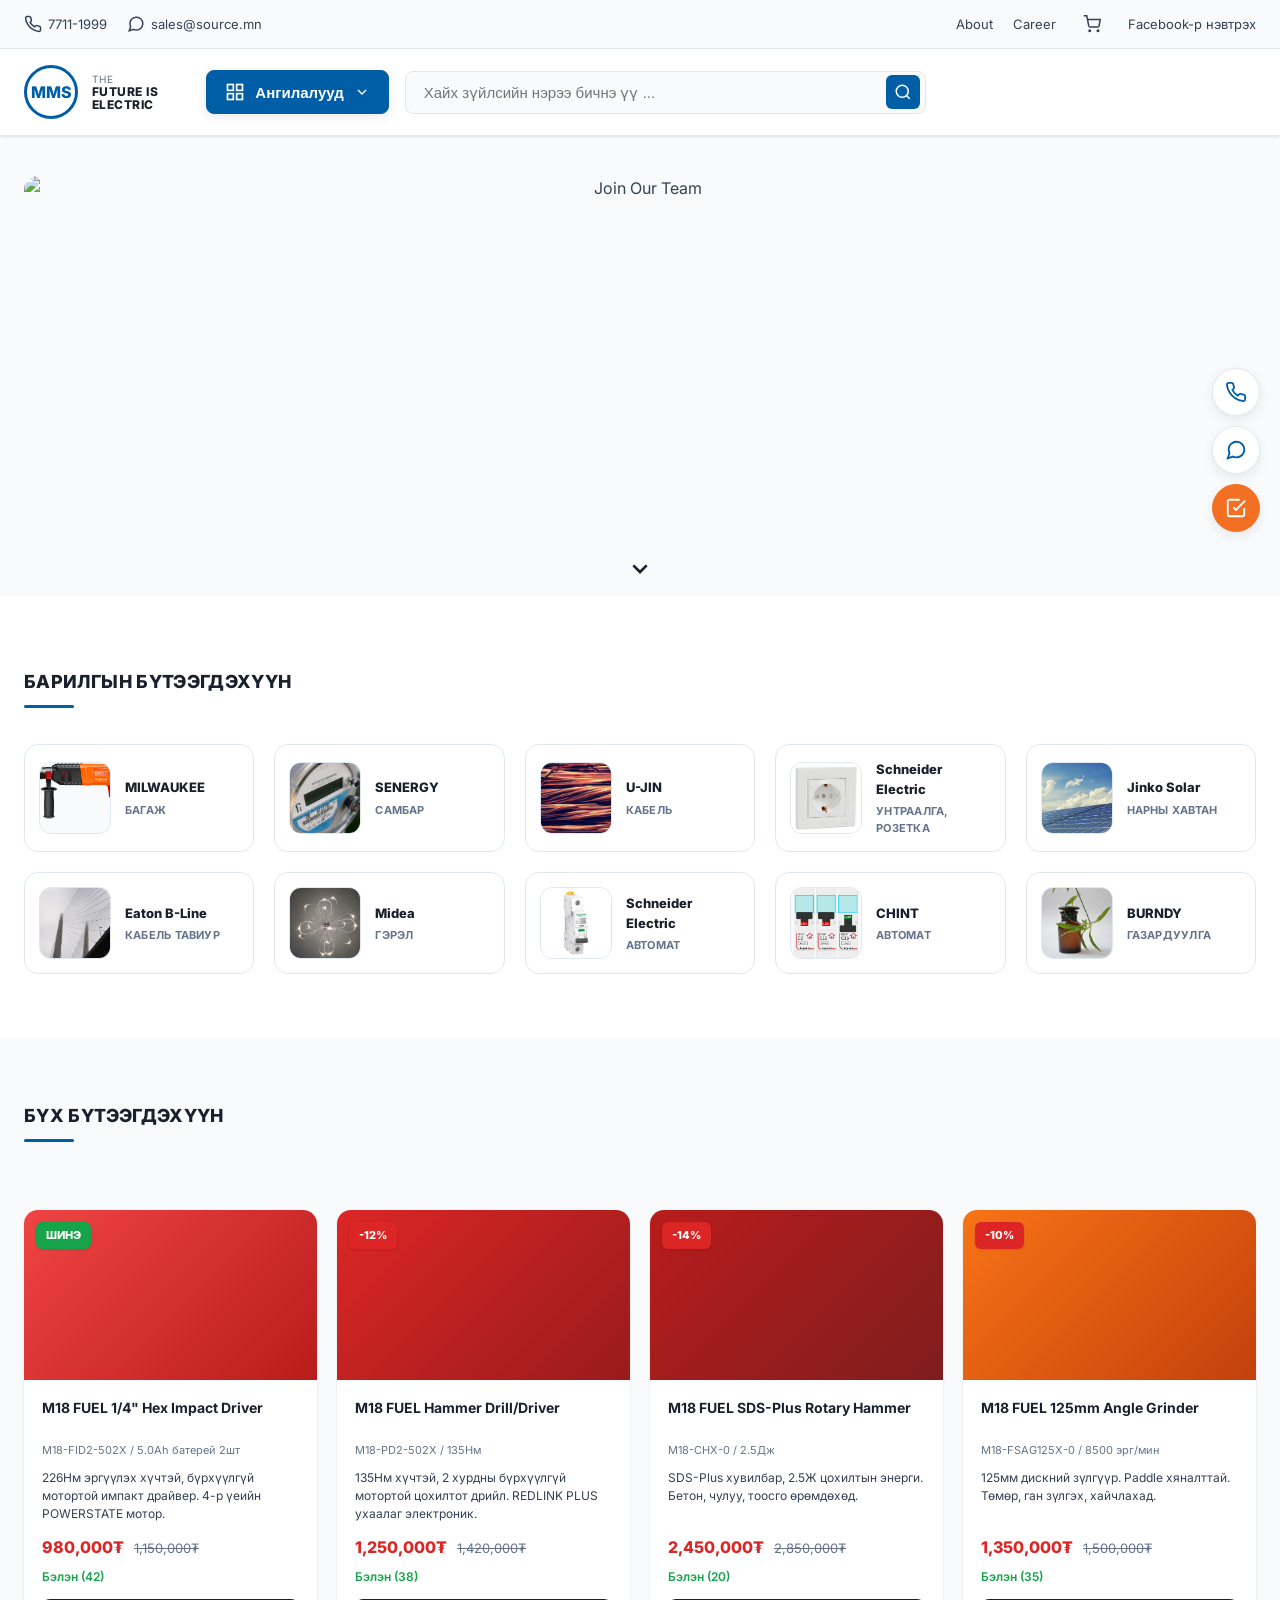
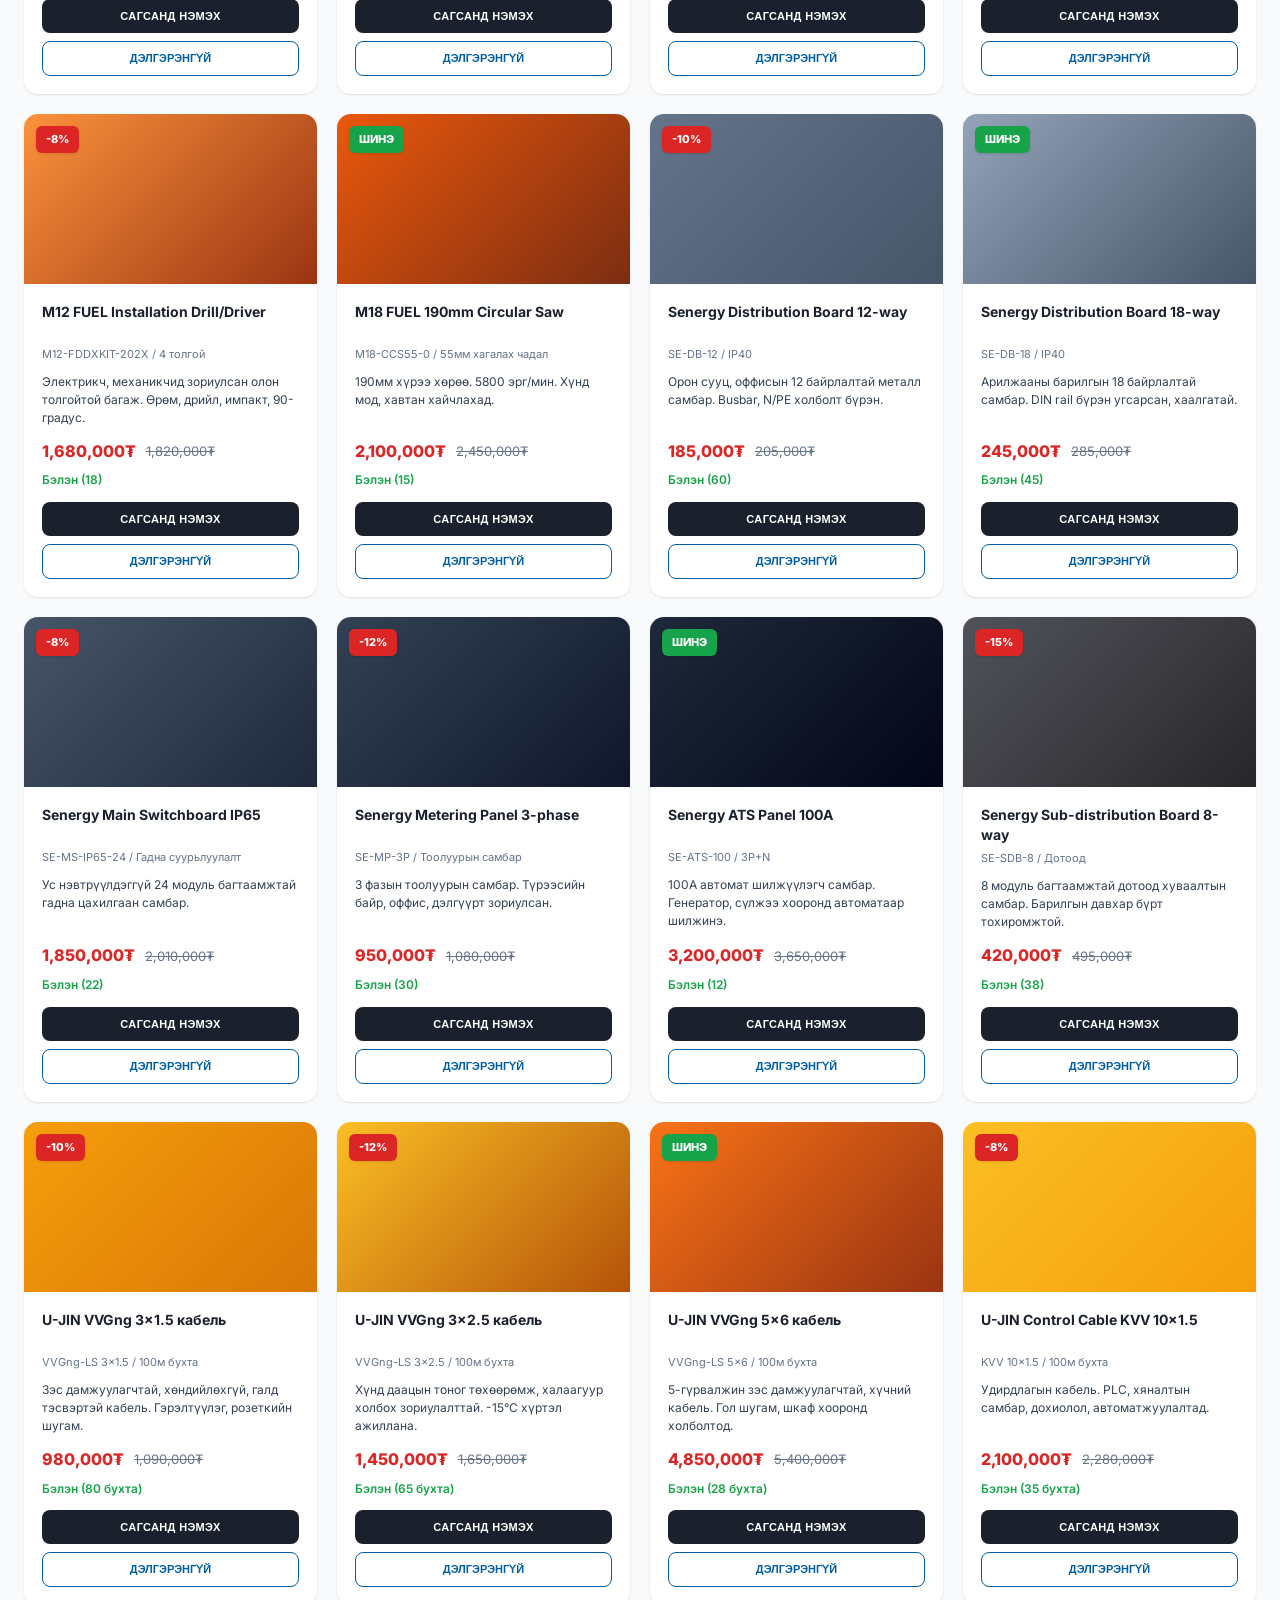
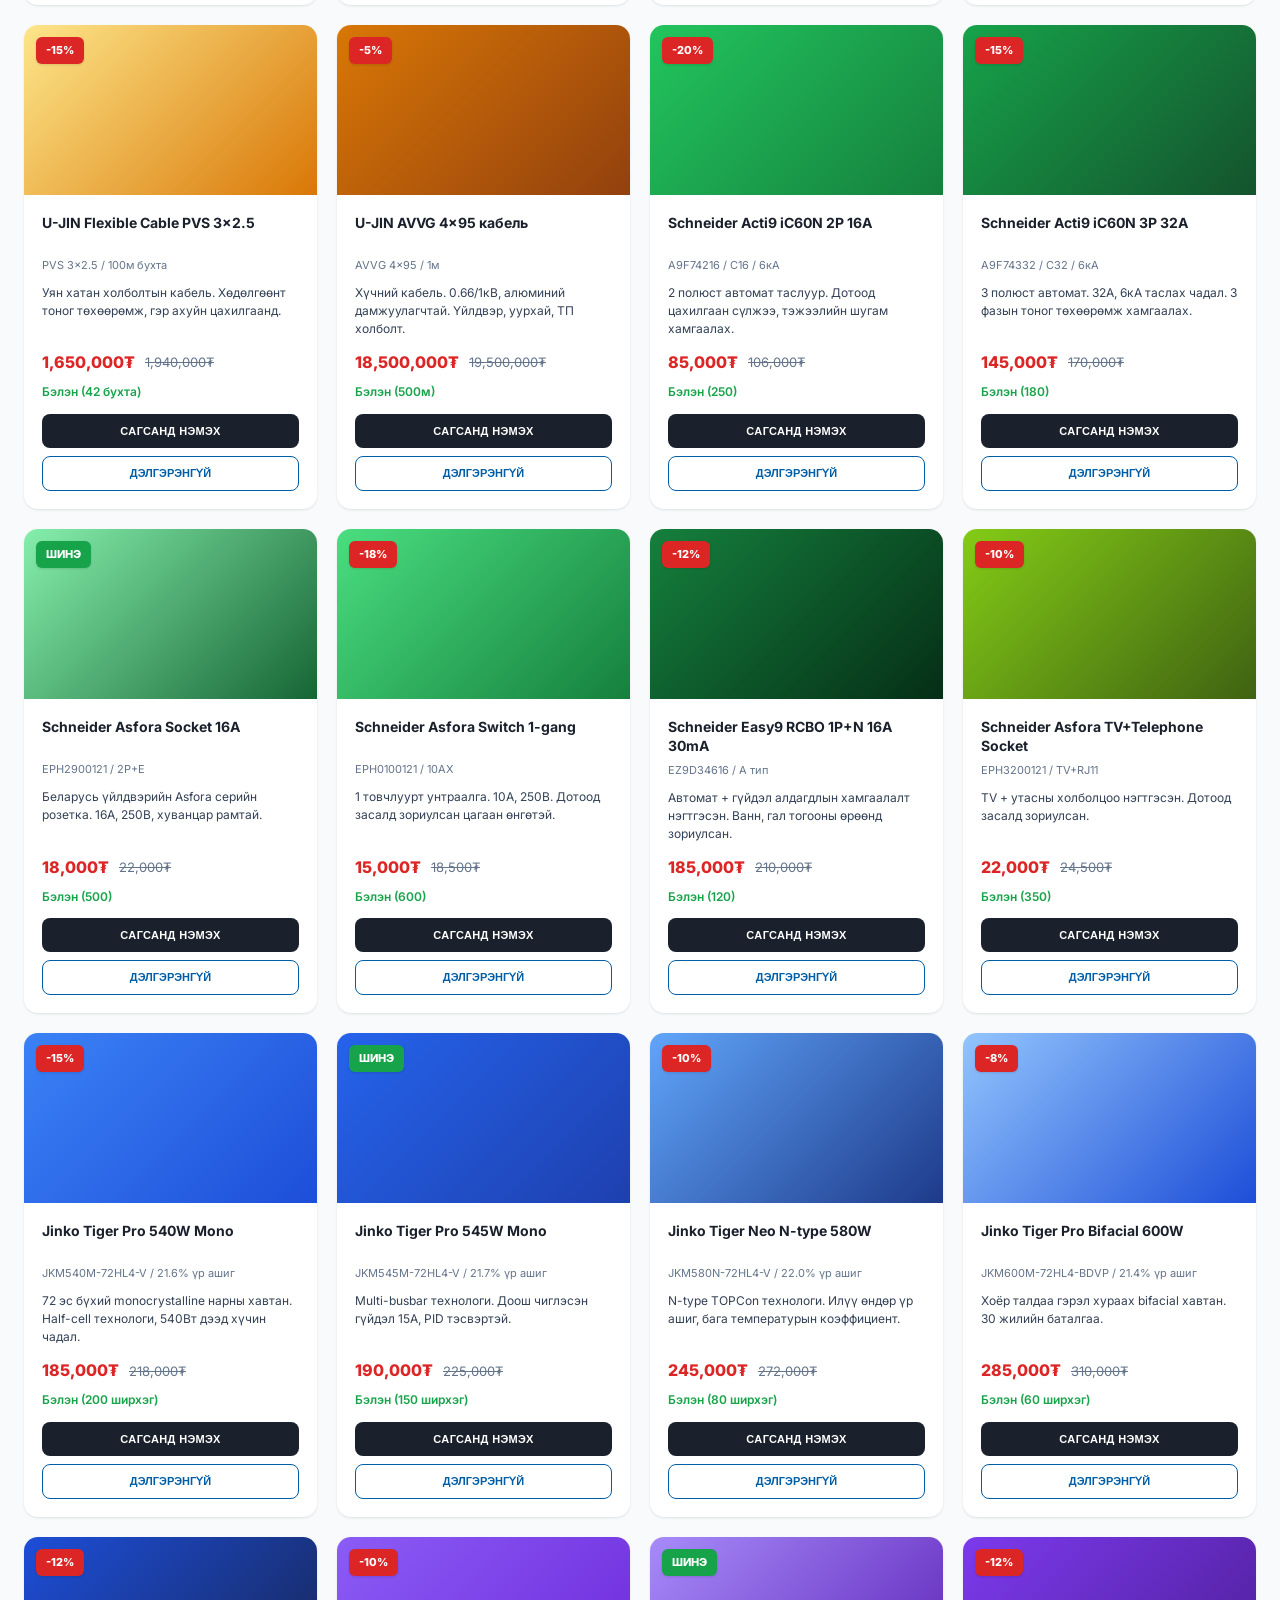
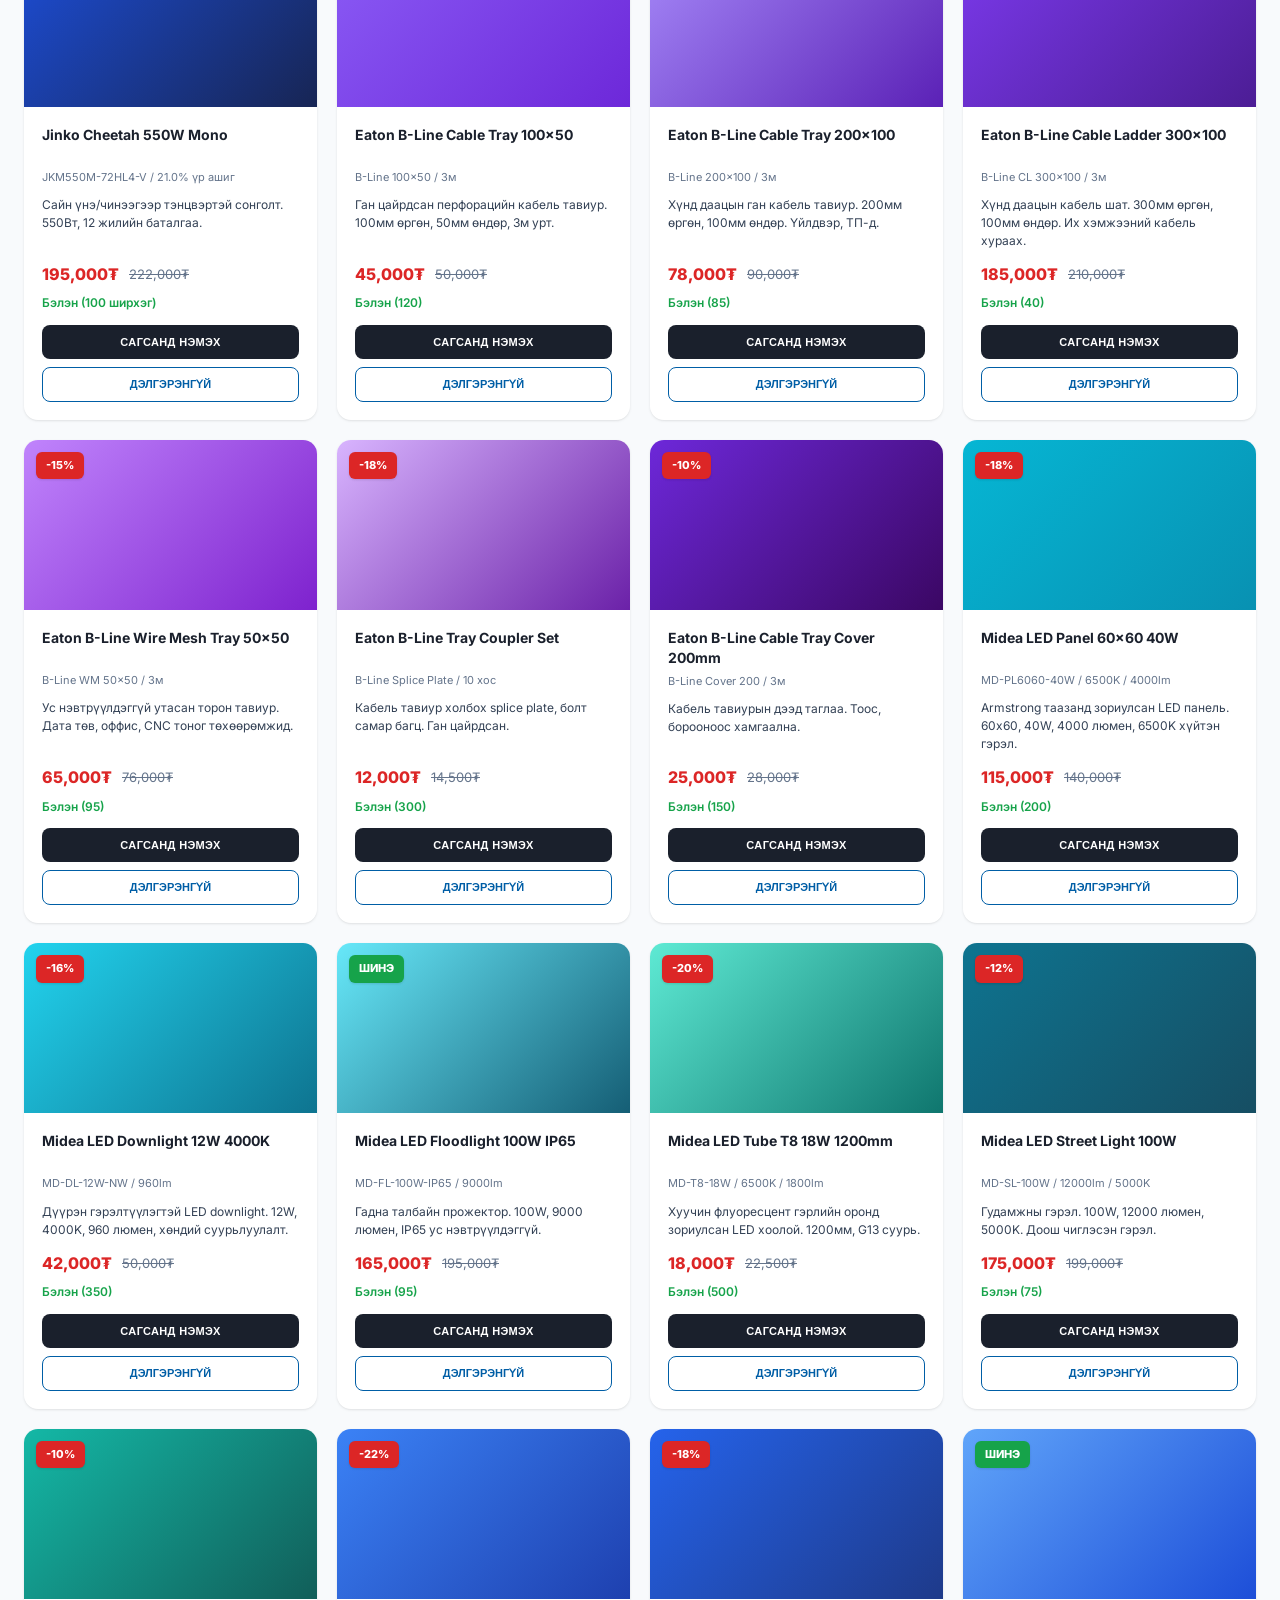
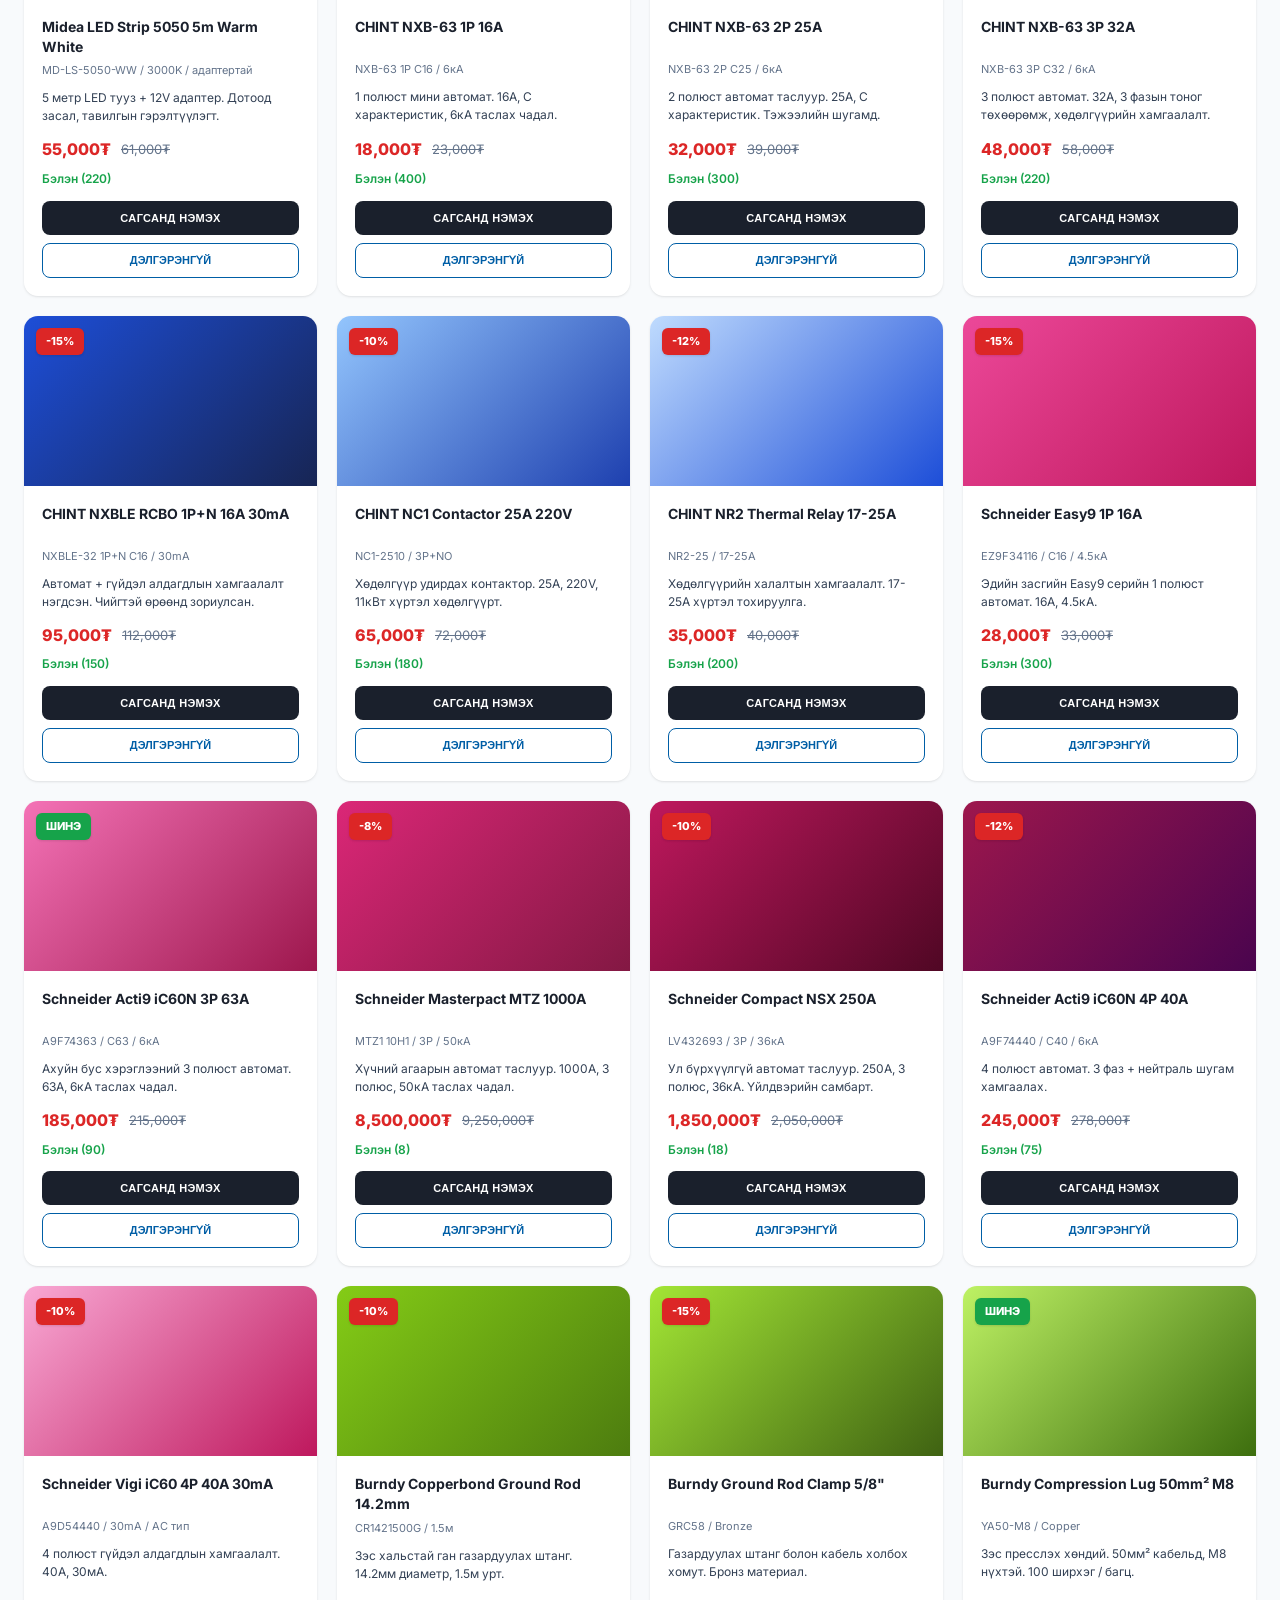
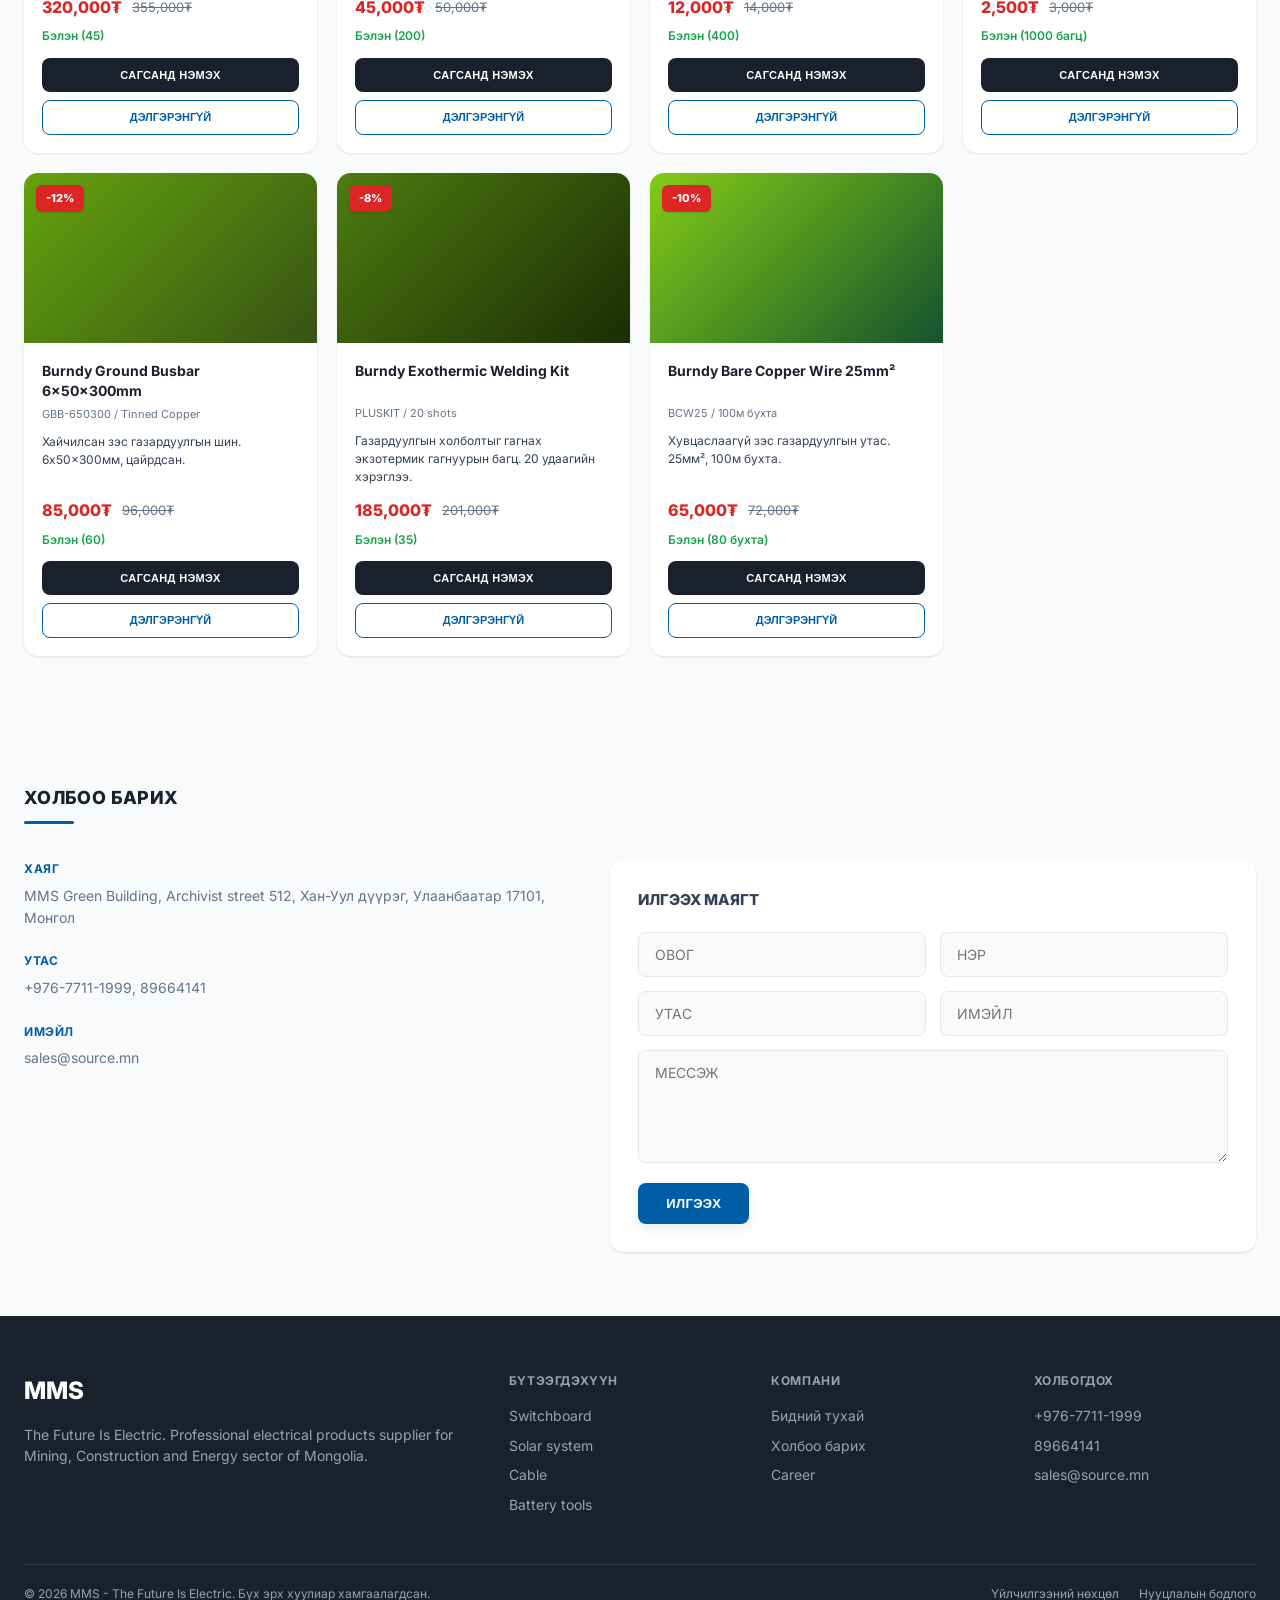
==== commit 164768f1: "Update hero banner to EnviroPacific team image" ====
--- a/mms-ecommerce-clone/index.html
+++ b/mms-ecommerce-clone/index.html
@@ -88,12 +88,10 @@
         </div>
     </header>
 
-    <!-- Hero banner placeholder -->
+    <!-- Hero banner -->
     <section class="hero-banner">
         <div class="container">
-            <div class="hero-placeholder">
-                <span>ЗУРАГ</span>
-            </div>
+            <img src="https://enviropacific.com.au/wpv2/wp-content/uploads/2025/01/ep-join-our-team.jpg" alt="Join Our Team" class="hero-image">
         </div>
         <a href="#brands" class="scroll-down" aria-label="Доош">
             <svg viewBox="0 0 24 24" fill="none" stroke="currentColor" stroke-width="2"><polyline points="7 13 12 18 17 13"></polyline></svg>
--- a/mms-ecommerce-clone/styles.css
+++ b/mms-ecommerce-clone/styles.css
@@ -386,26 +386,12 @@
     position: relative;
 }
 
-.hero-placeholder {
+.hero-image {
     width: 100%;
     height: 360px;
-    background: linear-gradient(135deg, #e2e8f0 0%, #f1f5f9 50%, #e2e8f0 100%);
-    background-size: 200% 200%;
+    object-fit: cover;
     border-radius: var(--radius);
-    display: flex;
-    align-items: center;
-    justify-content: center;
-    color: var(--gray);
-    font-size: 2rem;
-    font-weight: 700;
-    letter-spacing: 0.1em;
-    animation: shimmer 3s ease-in-out infinite;
-}
-
-@keyframes shimmer {
-    0% { background-position: 0% 50%; }
-    50% { background-position: 100% 50%; }
-    100% { background-position: 0% 50%; }
+    display: block;
 }
 
 .scroll-down {
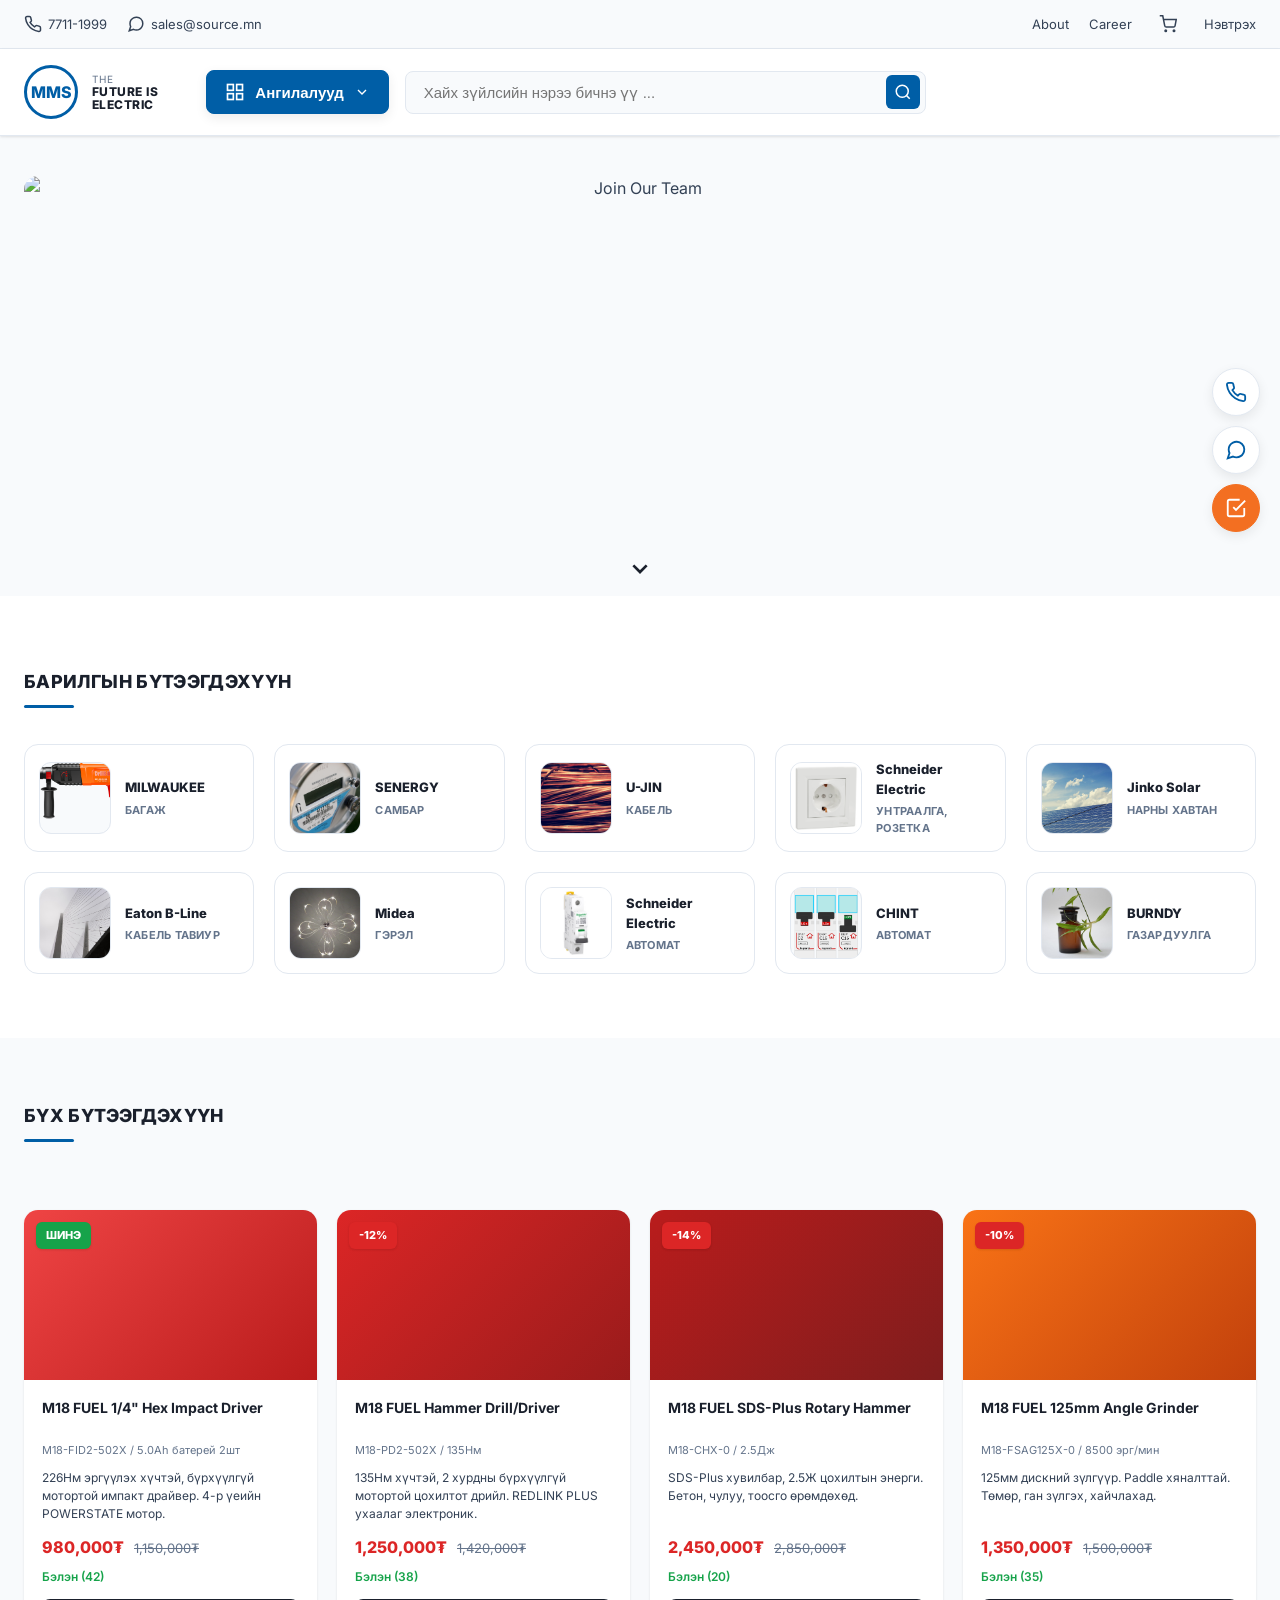
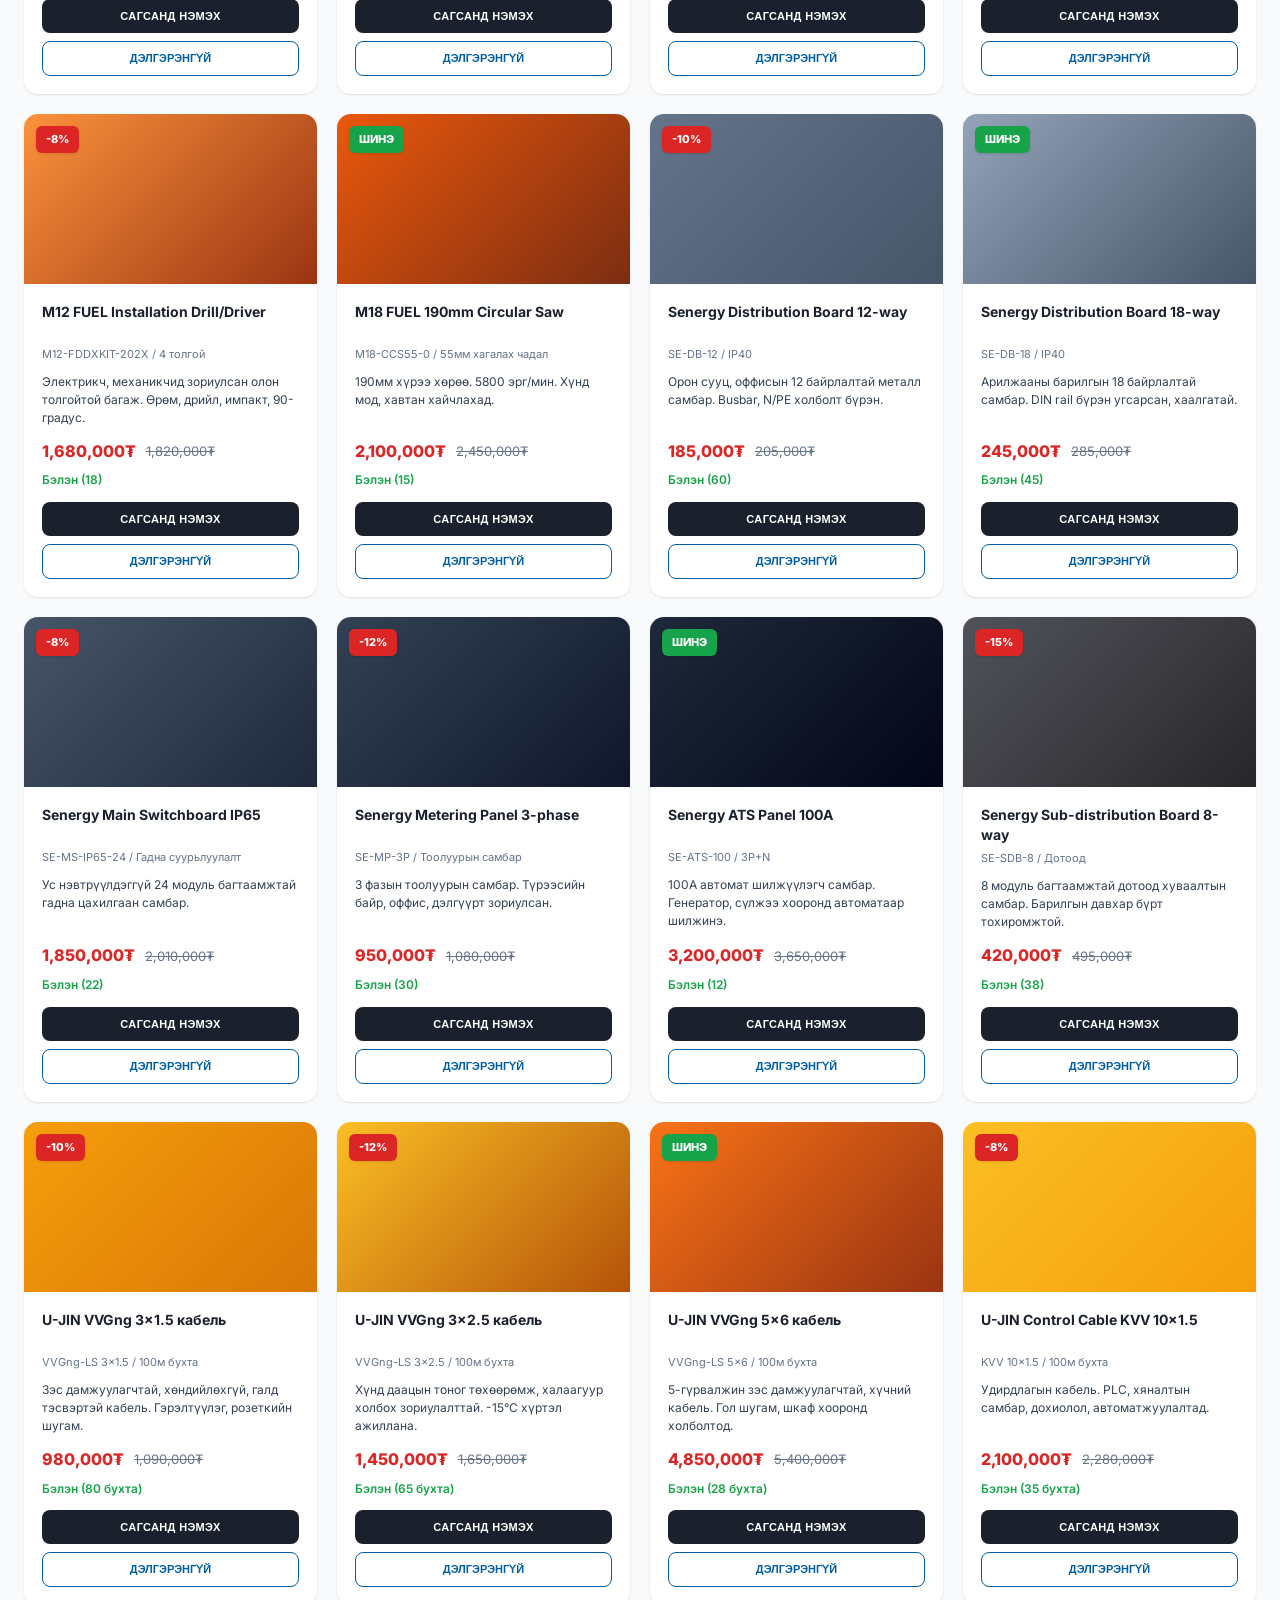
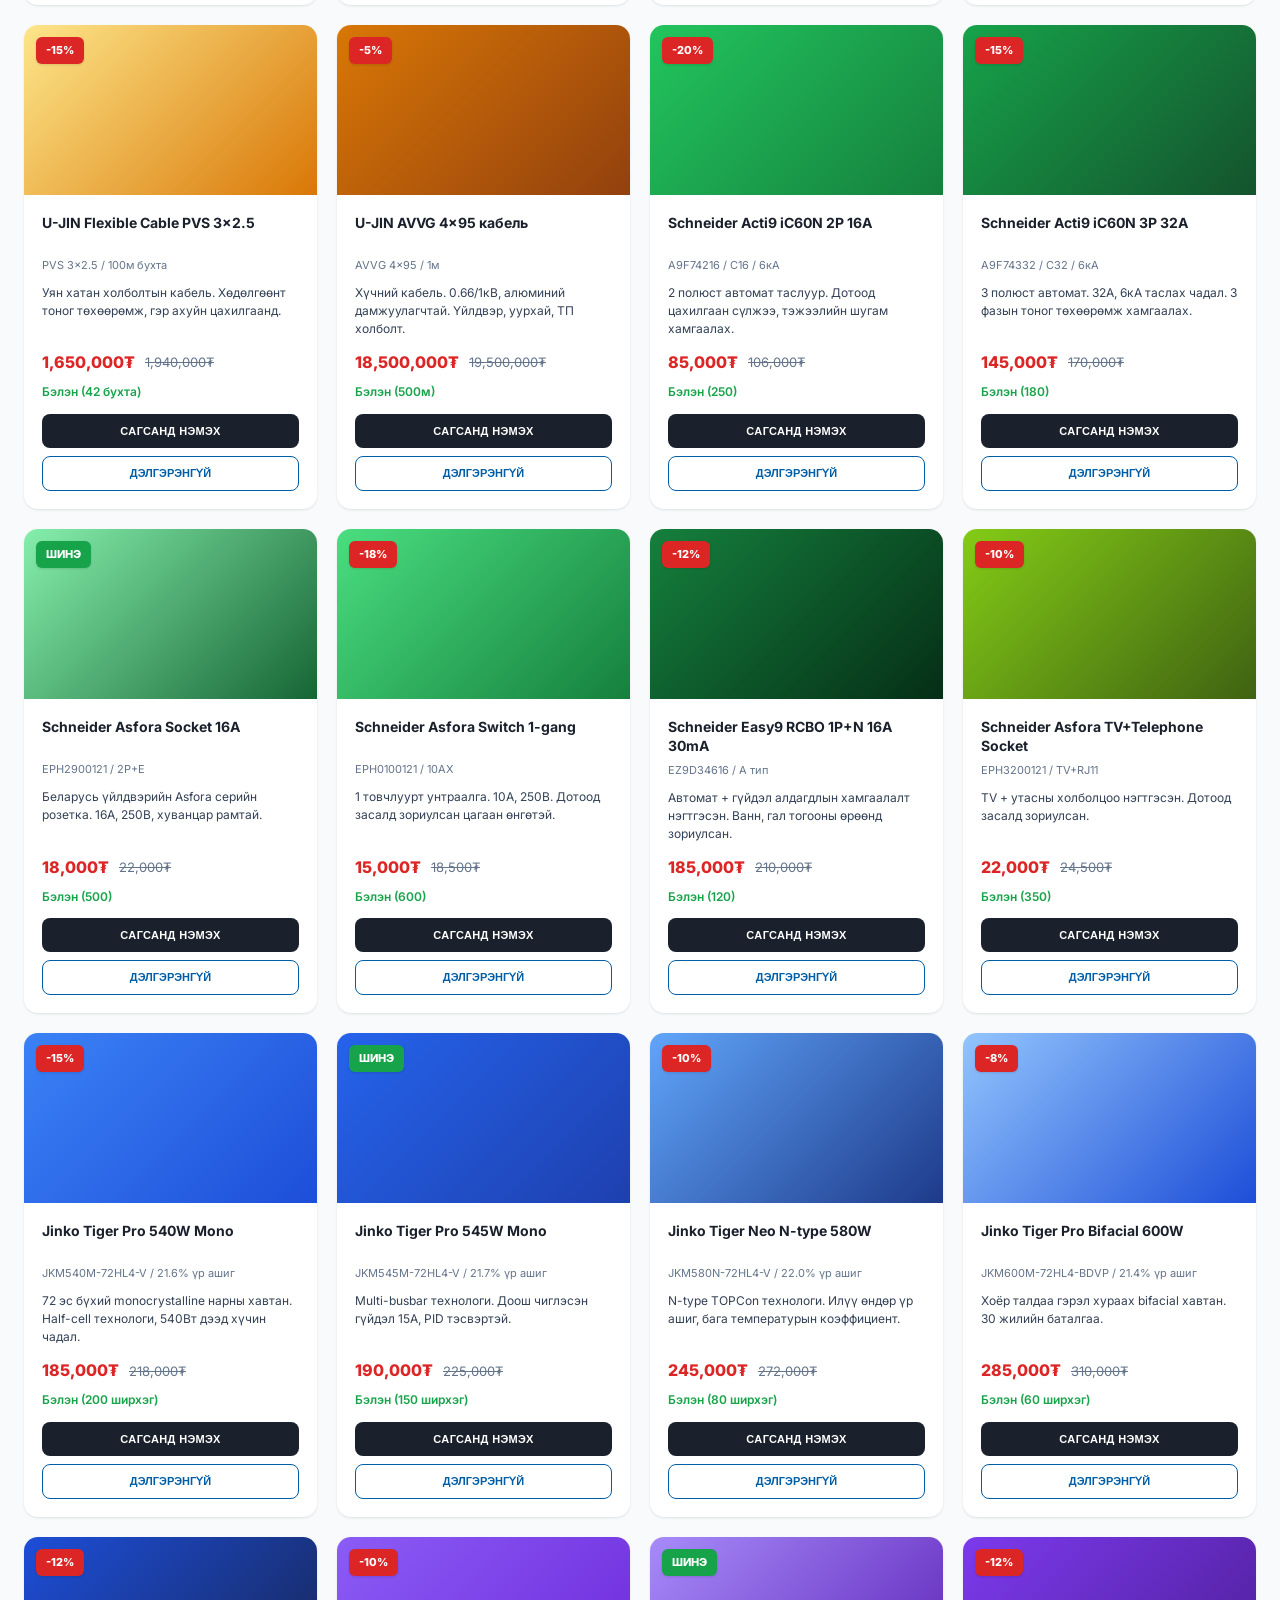
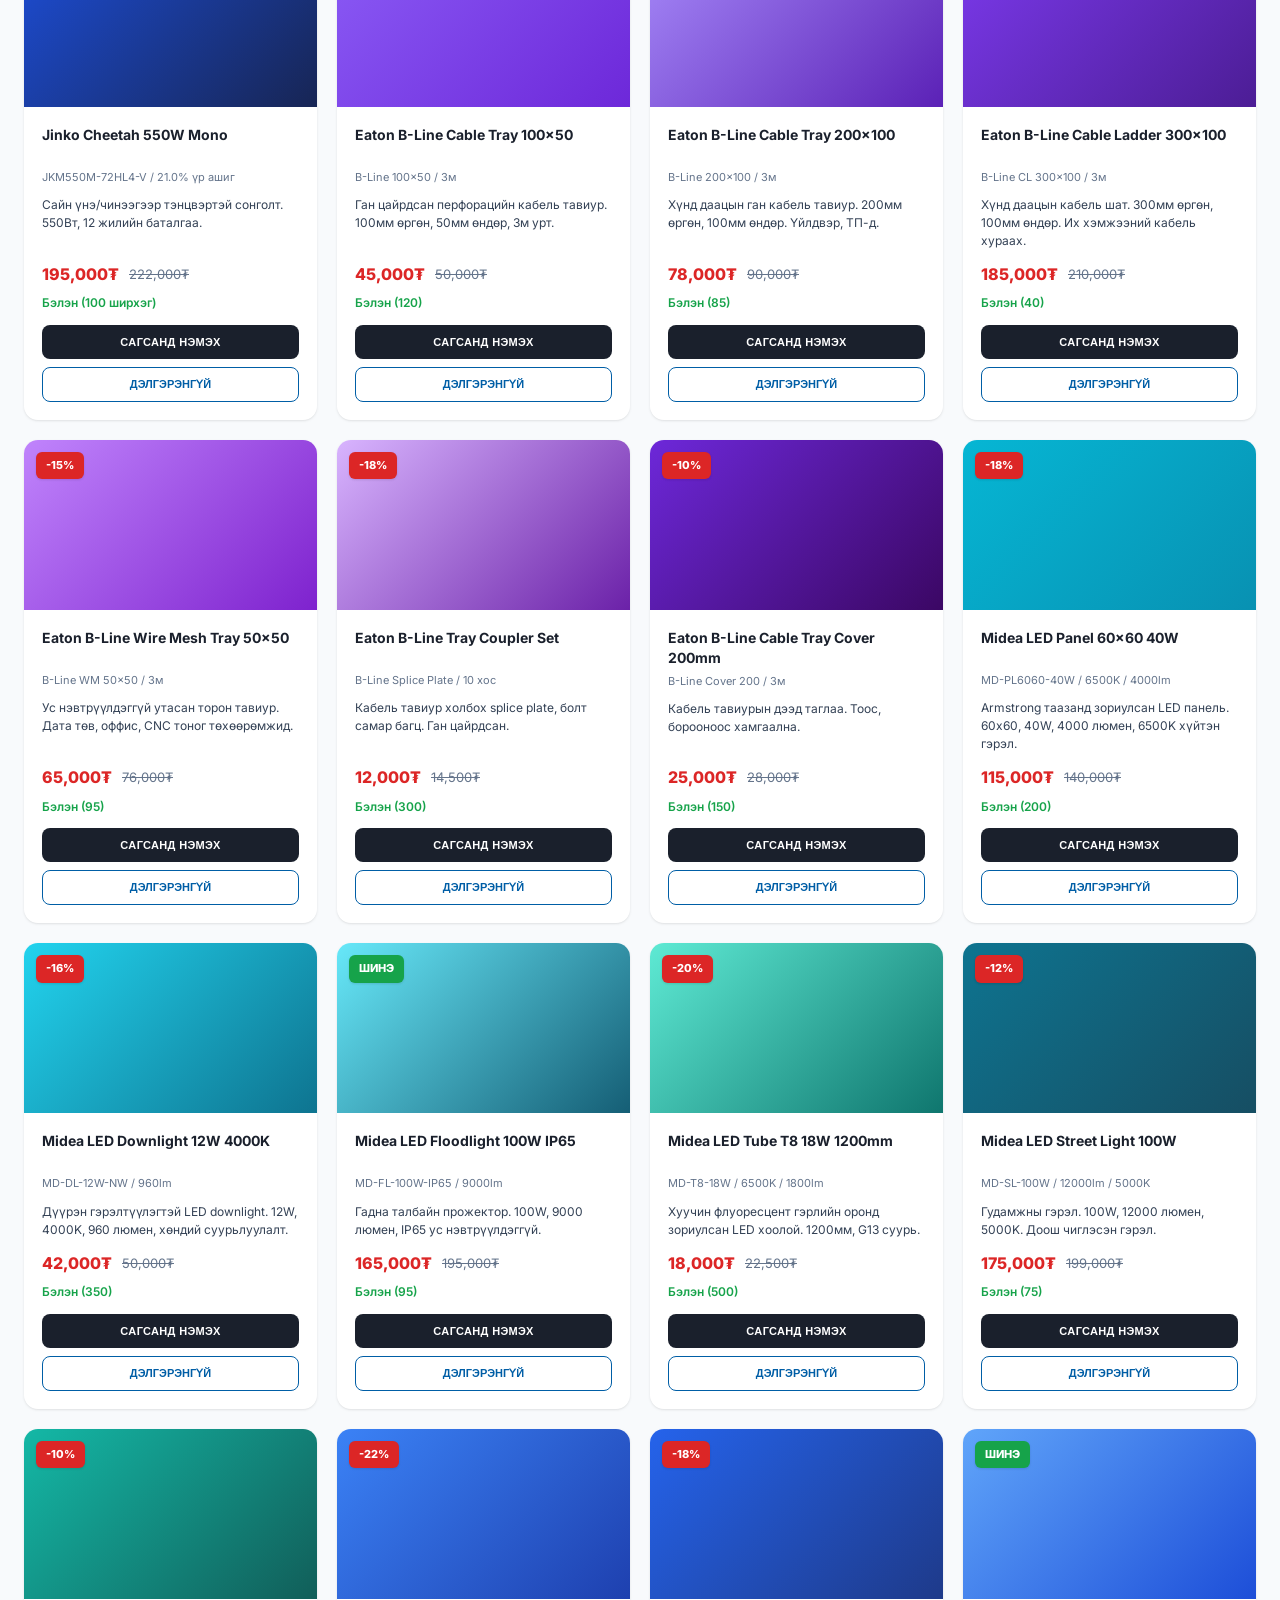
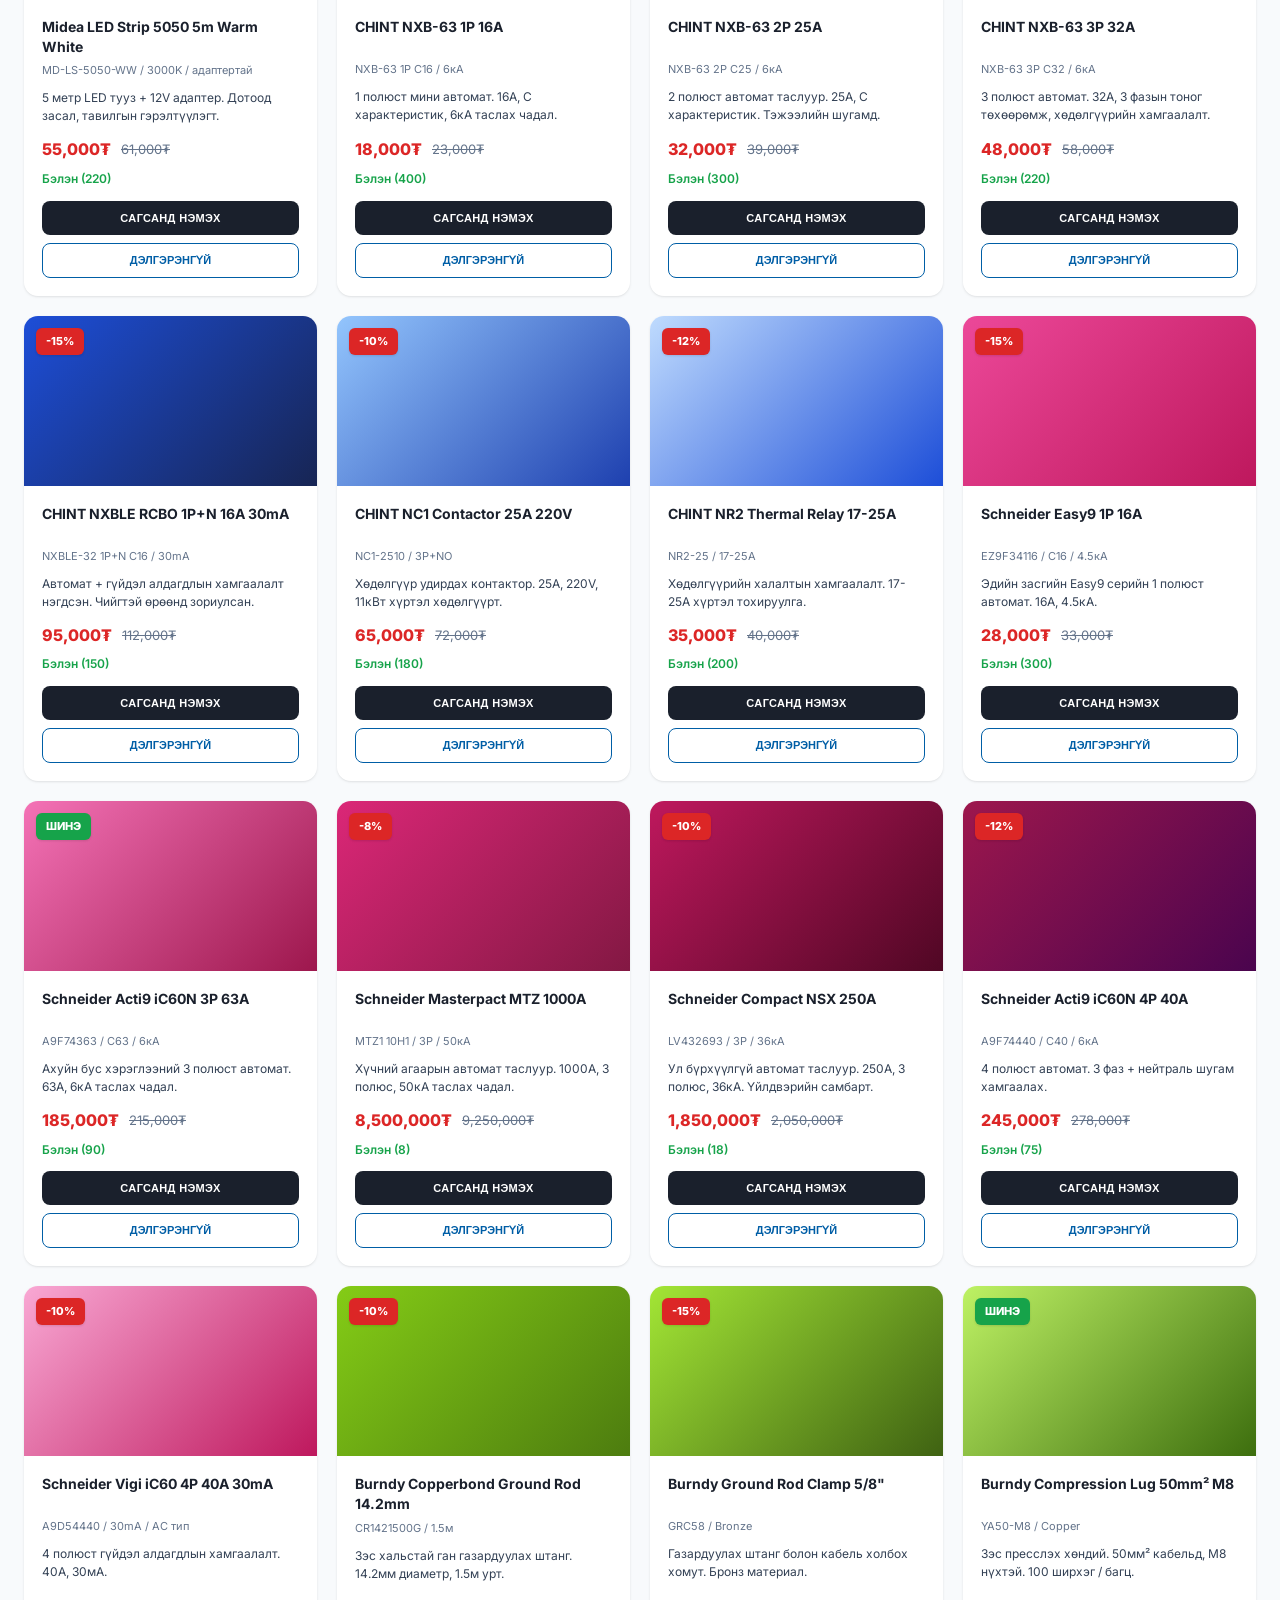
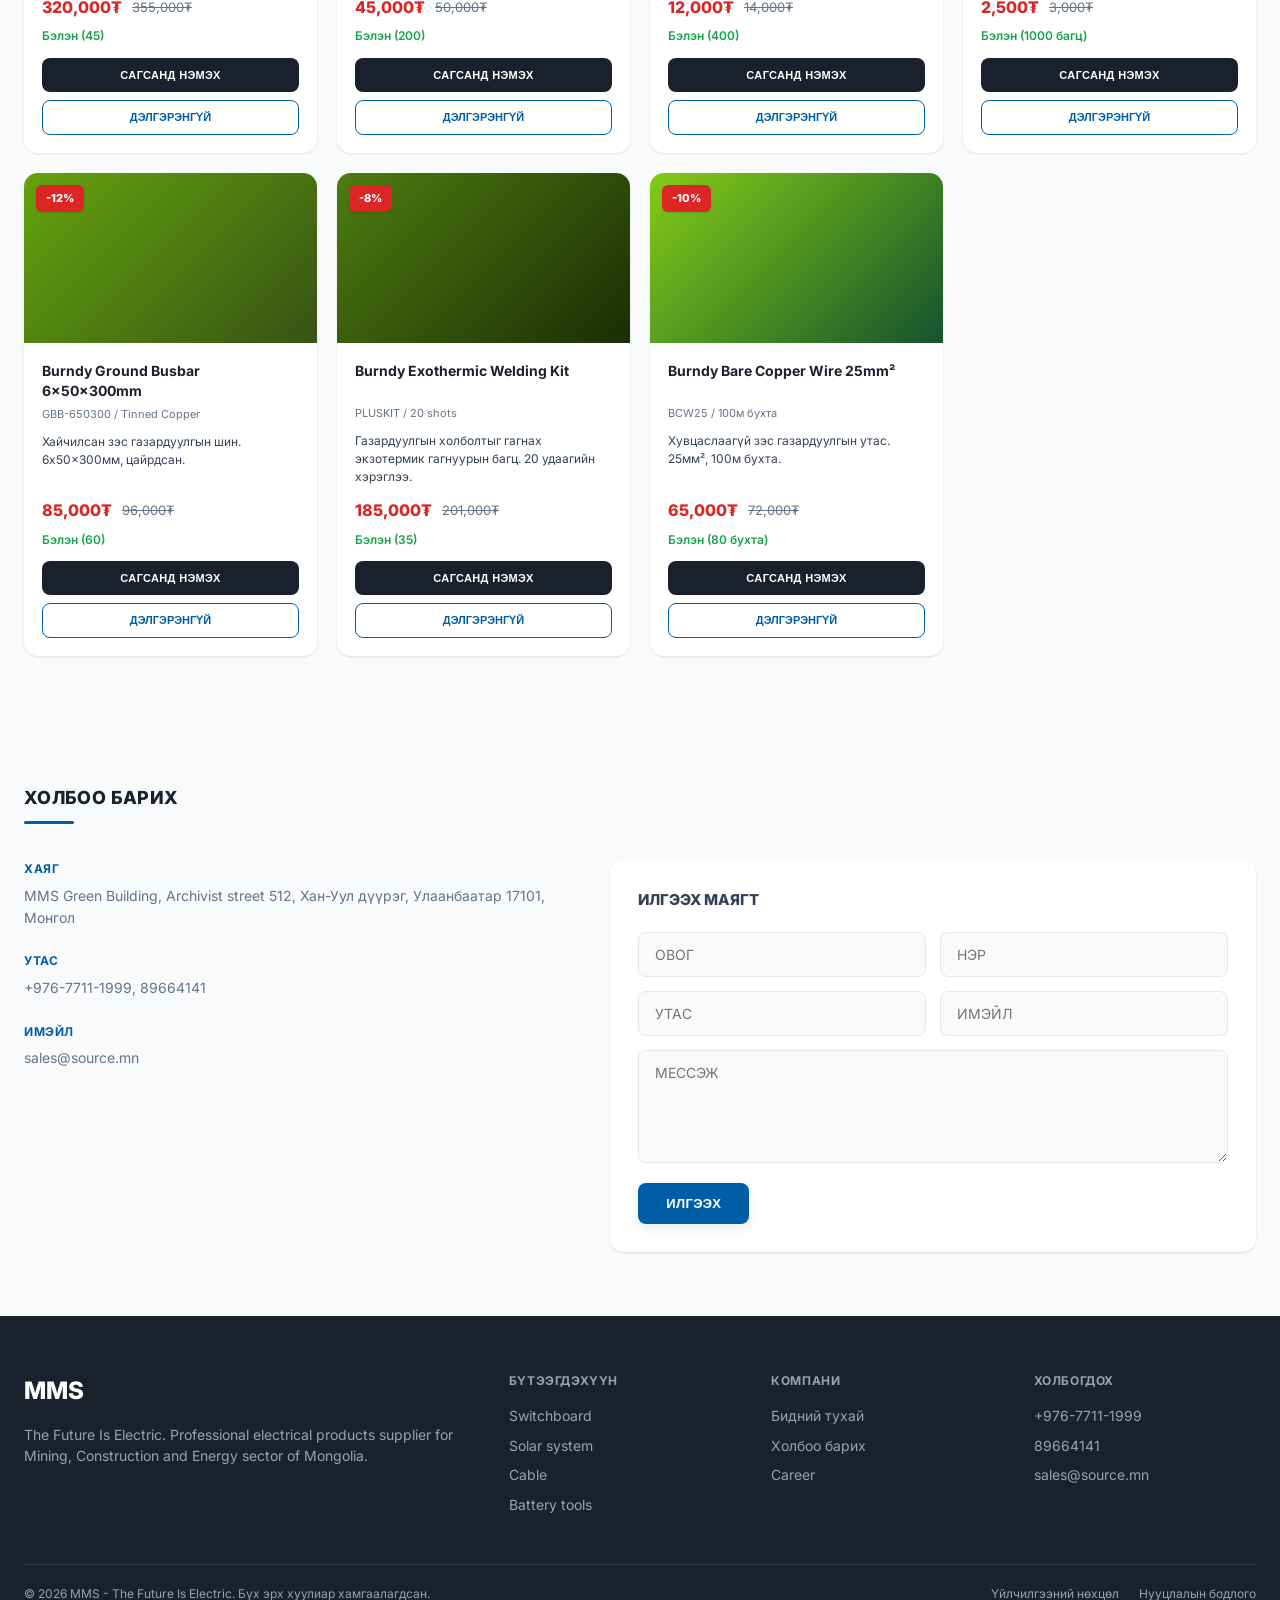
==== commit 0fd63a5a: "Add local login and registration modal, replace Facebook login" ====
--- a/mms-ecommerce-clone/index.html
+++ b/mms-ecommerce-clone/index.html
@@ -33,7 +33,7 @@
                         <path d="M1 1h4l2.68 13.39a2 2 0 0 0 2 1.61h9.72a2 2 0 0 0 2-1.61L23 6H6"></path>
                     </svg>
                 </a>
-                <a href="#">Facebook-р нэвтрэх</a>
+                <a href="#" id="authToggle">Нэвтрэх</a>
             </div>
         </div>
     </div>
@@ -1486,6 +1486,59 @@
         </div>
     </div>
 
+    <!-- Auth modal -->
+    <div class="modal-overlay auth-modal-overlay" id="authModal">
+        <div class="modal auth-modal">
+            <button class="modal-close" id="authModalClose" aria-label="Хаах">×</button>
+            <div class="auth-modal-content">
+                <div class="auth-tabs">
+                    <button class="auth-tab active" data-tab="login">Нэвтрэх</button>
+                    <button class="auth-tab" data-tab="register">Бүртгүүлэх</button>
+                </div>
+
+                <form class="auth-form active" id="loginForm" data-form="login">
+                    <h3>Бүртгэл рүү нэвтрэх</h3>
+                    <div class="form-group">
+                        <label for="loginEmail">И-мэйл</label>
+                        <input type="email" id="loginEmail" placeholder="example@email.com" required>
+                    </div>
+                    <div class="form-group">
+                        <label for="loginPassword">Нууц үг</label>
+                        <input type="password" id="loginPassword" placeholder="Нууц үг" required>
+                    </div>
+                    <button type="submit" class="btn btn-primary btn-full">Нэвтрэх</button>
+                    <p class="auth-helper">Бүртгэлгүй юу? <a href="#" class="switch-tab" data-tab="register">Бүртгүүлэх</a></p>
+                </form>
+
+                <form class="auth-form" id="registerForm" data-form="register">
+                    <h3>Шинээр бүртгүүлэх</h3>
+                    <div class="form-group">
+                        <label for="registerName">Нэр</label>
+                        <input type="text" id="registerName" placeholder="Таны нэр" required>
+                    </div>
+                    <div class="form-group">
+                        <label for="registerEmail">И-мэйл</label>
+                        <input type="email" id="registerEmail" placeholder="example@email.com" required>
+                    </div>
+                    <div class="form-group">
+                        <label for="registerPhone">Утасны дугаар</label>
+                        <input type="tel" id="registerPhone" placeholder="9911-2233" required>
+                    </div>
+                    <div class="form-group">
+                        <label for="registerPassword">Нууц үг</label>
+                        <input type="password" id="registerPassword" placeholder="6-аас дээш тэмдэгт" minlength="6" required>
+                    </div>
+                    <div class="form-group">
+                        <label for="registerConfirm">Нууц үг давтах</label>
+                        <input type="password" id="registerConfirm" placeholder="Нууц үгээ давтана уу" required>
+                    </div>
+                    <button type="submit" class="btn btn-primary btn-full">Бүртгүүлэх</button>
+                    <p class="auth-helper">Бүртгэлтэй юу? <a href="#" class="switch-tab" data-tab="login">Нэвтрэх</a></p>
+                </form>
+            </div>
+        </div>
+    </div>
+
     <script src="script.js"></script>
 </body>
 </html>
--- a/mms-ecommerce-clone/styles.css
+++ b/mms-ecommerce-clone/styles.css
@@ -876,6 +876,159 @@
     font-size: 0.9375rem;
 }
 
+/* Auth modal */
+.auth-modal-overlay {
+    z-index: 250;
+}
+
+.auth-modal {
+    max-width: 420px;
+    overflow: visible;
+}
+
+.auth-modal-content {
+    padding: 36px;
+}
+
+.auth-tabs {
+    display: flex;
+    gap: 8px;
+    margin-bottom: 24px;
+    border-bottom: 2px solid var(--border);
+}
+
+.auth-tab {
+    flex: 1;
+    padding: 12px;
+    border: none;
+    background: transparent;
+    color: var(--gray);
+    font-weight: 700;
+    font-size: 0.9375rem;
+    cursor: pointer;
+    position: relative;
+    transition: color var(--transition);
+}
+
+.auth-tab.active {
+    color: var(--primary);
+}
+
+.auth-tab.active::after {
+    content: '';
+    position: absolute;
+    bottom: -2px;
+    left: 0;
+    right: 0;
+    height: 2px;
+    background: var(--primary);
+    border-radius: 2px;
+}
+
+.auth-form {
+    display: none;
+    animation: fadeIn 0.25s ease;
+}
+
+.auth-form.active {
+    display: block;
+}
+
+.auth-form h3 {
+    font-size: 1.25rem;
+    font-weight: 800;
+    color: var(--dark);
+    margin-bottom: 20px;
+    text-align: center;
+}
+
+.form-group {
+    margin-bottom: 16px;
+}
+
+.form-group label {
+    display: block;
+    font-size: 0.8125rem;
+    font-weight: 600;
+    color: var(--dark);
+    margin-bottom: 6px;
+}
+
+.form-group input {
+    width: 100%;
+    padding: 12px 14px;
+    border: 1px solid var(--border);
+    border-radius: var(--radius-sm);
+    font-size: 0.9375rem;
+    color: var(--text);
+    background: var(--white);
+    transition: border-color var(--transition), box-shadow var(--transition);
+}
+
+.form-group input:focus {
+    outline: none;
+    border-color: var(--primary);
+    box-shadow: 0 0 0 3px var(--primary-light);
+}
+
+.btn-full {
+    width: 100%;
+    margin-top: 8px;
+}
+
+.auth-helper {
+    text-align: center;
+    margin-top: 16px;
+    font-size: 0.875rem;
+    color: var(--gray);
+}
+
+.auth-helper a {
+    color: var(--primary);
+    font-weight: 700;
+    text-decoration: none;
+}
+
+.auth-helper a:hover {
+    text-decoration: underline;
+}
+
+.user-menu {
+    display: flex;
+    align-items: center;
+    gap: 12px;
+}
+
+.user-name {
+    font-weight: 600;
+    color: var(--dark);
+}
+
+.logout-link {
+    font-size: 0.8125rem;
+    color: var(--red);
+    text-decoration: none;
+    font-weight: 600;
+}
+
+.logout-link:hover {
+    text-decoration: underline;
+}
+
+@keyframes fadeIn {
+    from { opacity: 0; transform: translateY(8px); }
+    to { opacity: 1; transform: translateY(0); }
+}
+
+@media (max-width: 480px) {
+    .auth-modal {
+        max-width: 100%;
+    }
+    .auth-modal-content {
+        padding: 24px;
+    }
+}
+
 /* Contact */
 .contact-grid {
     display: grid;
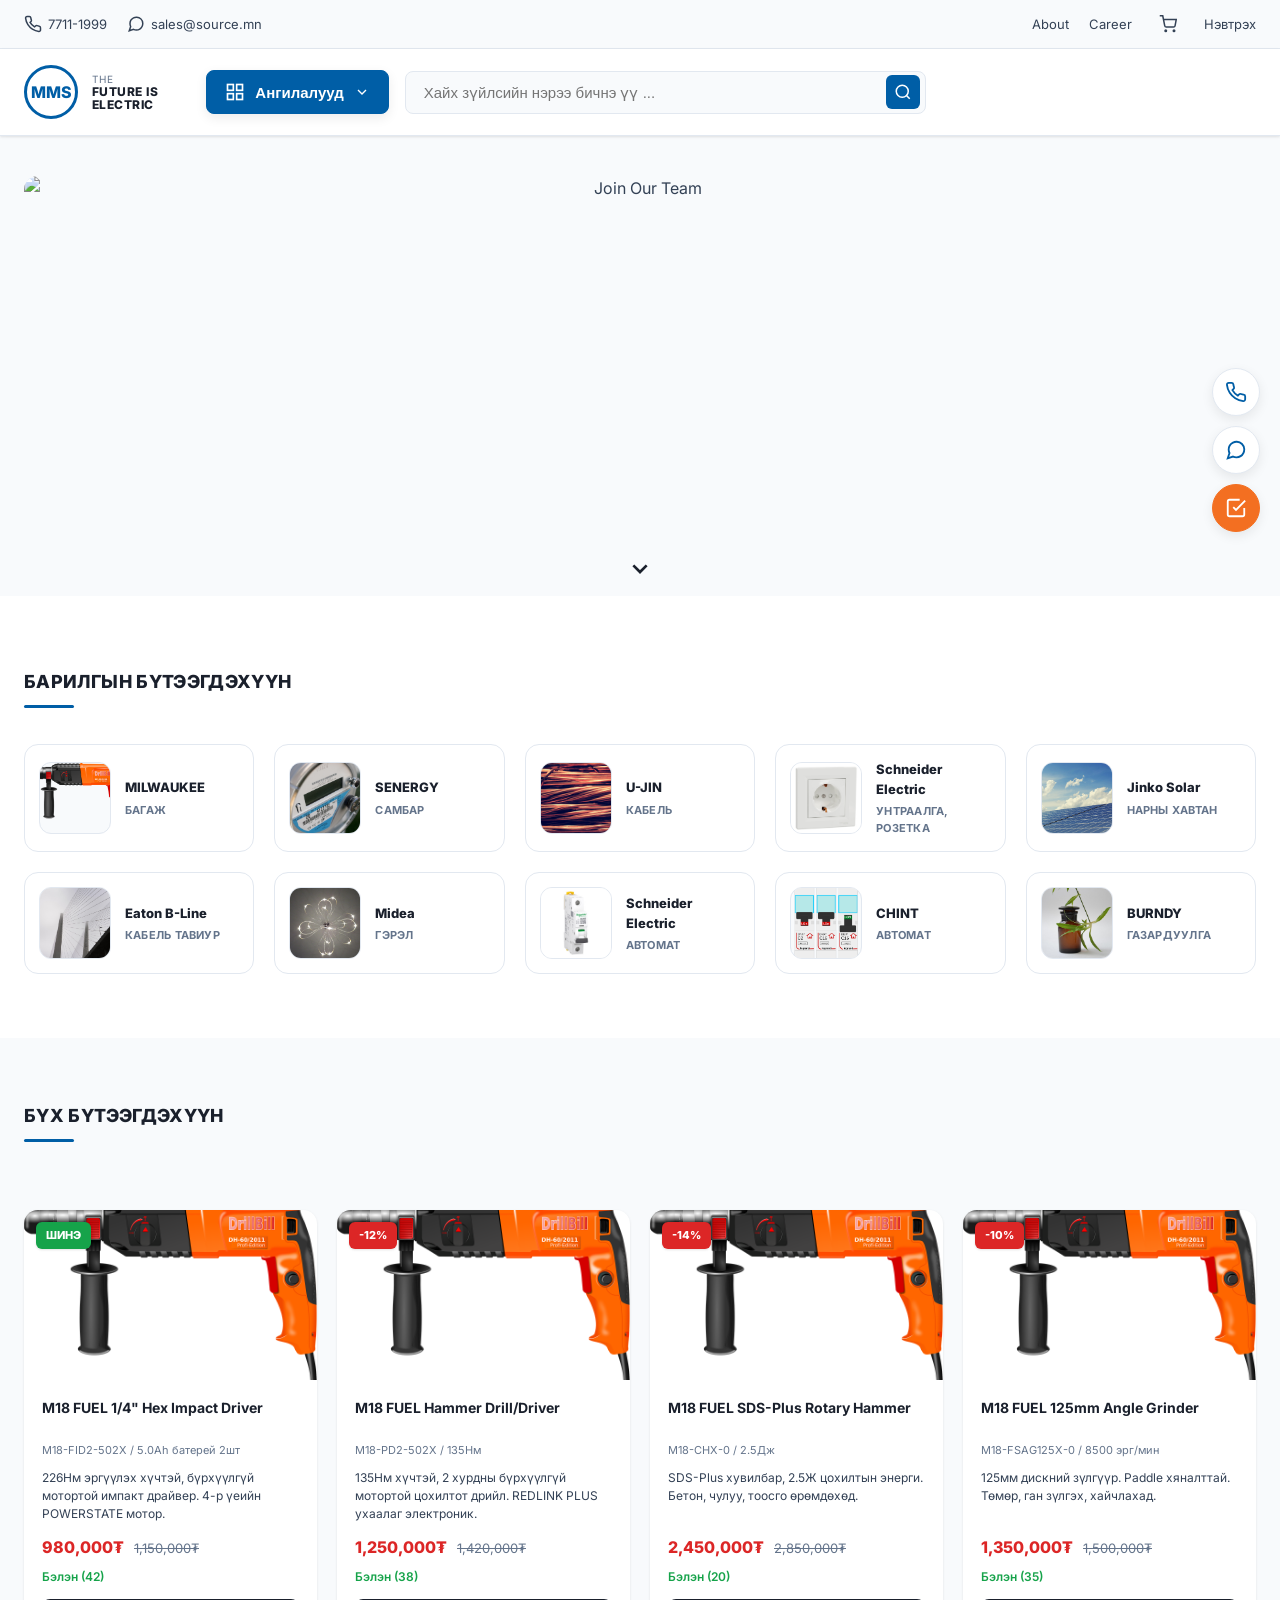
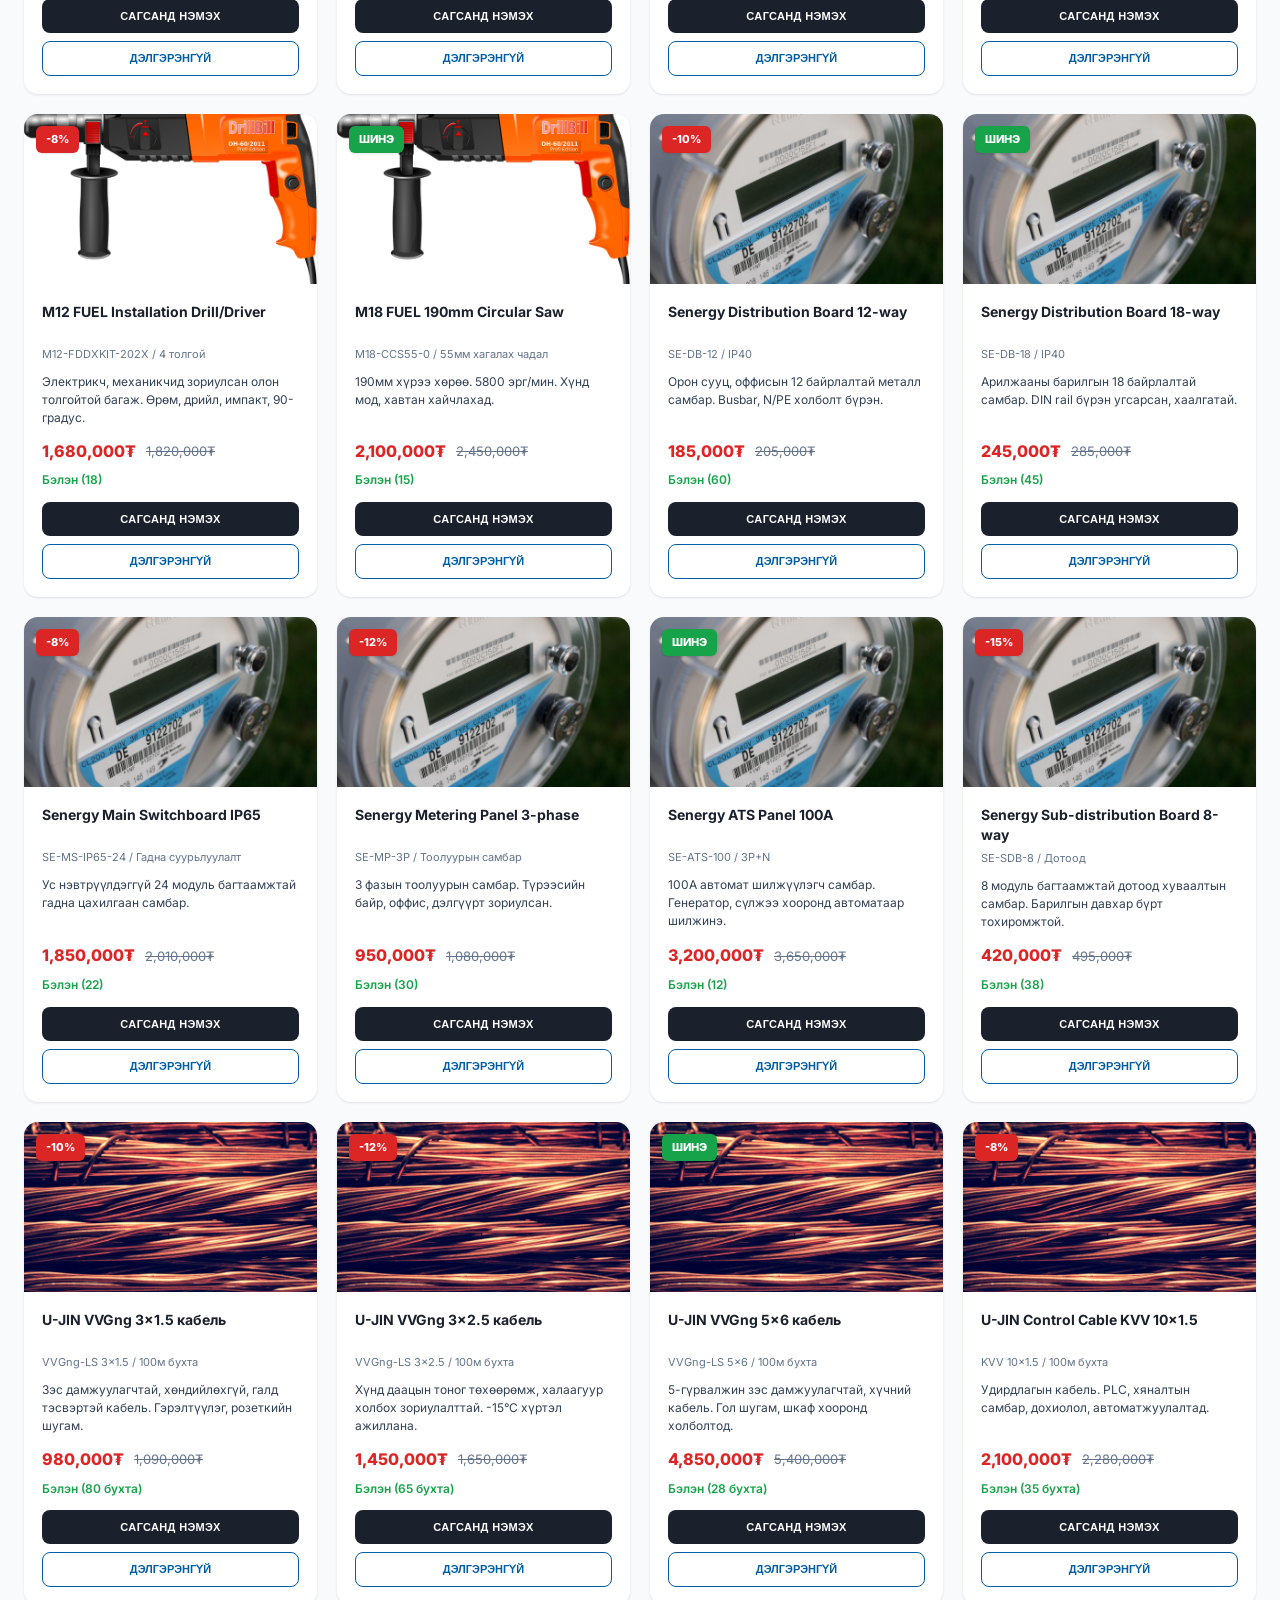
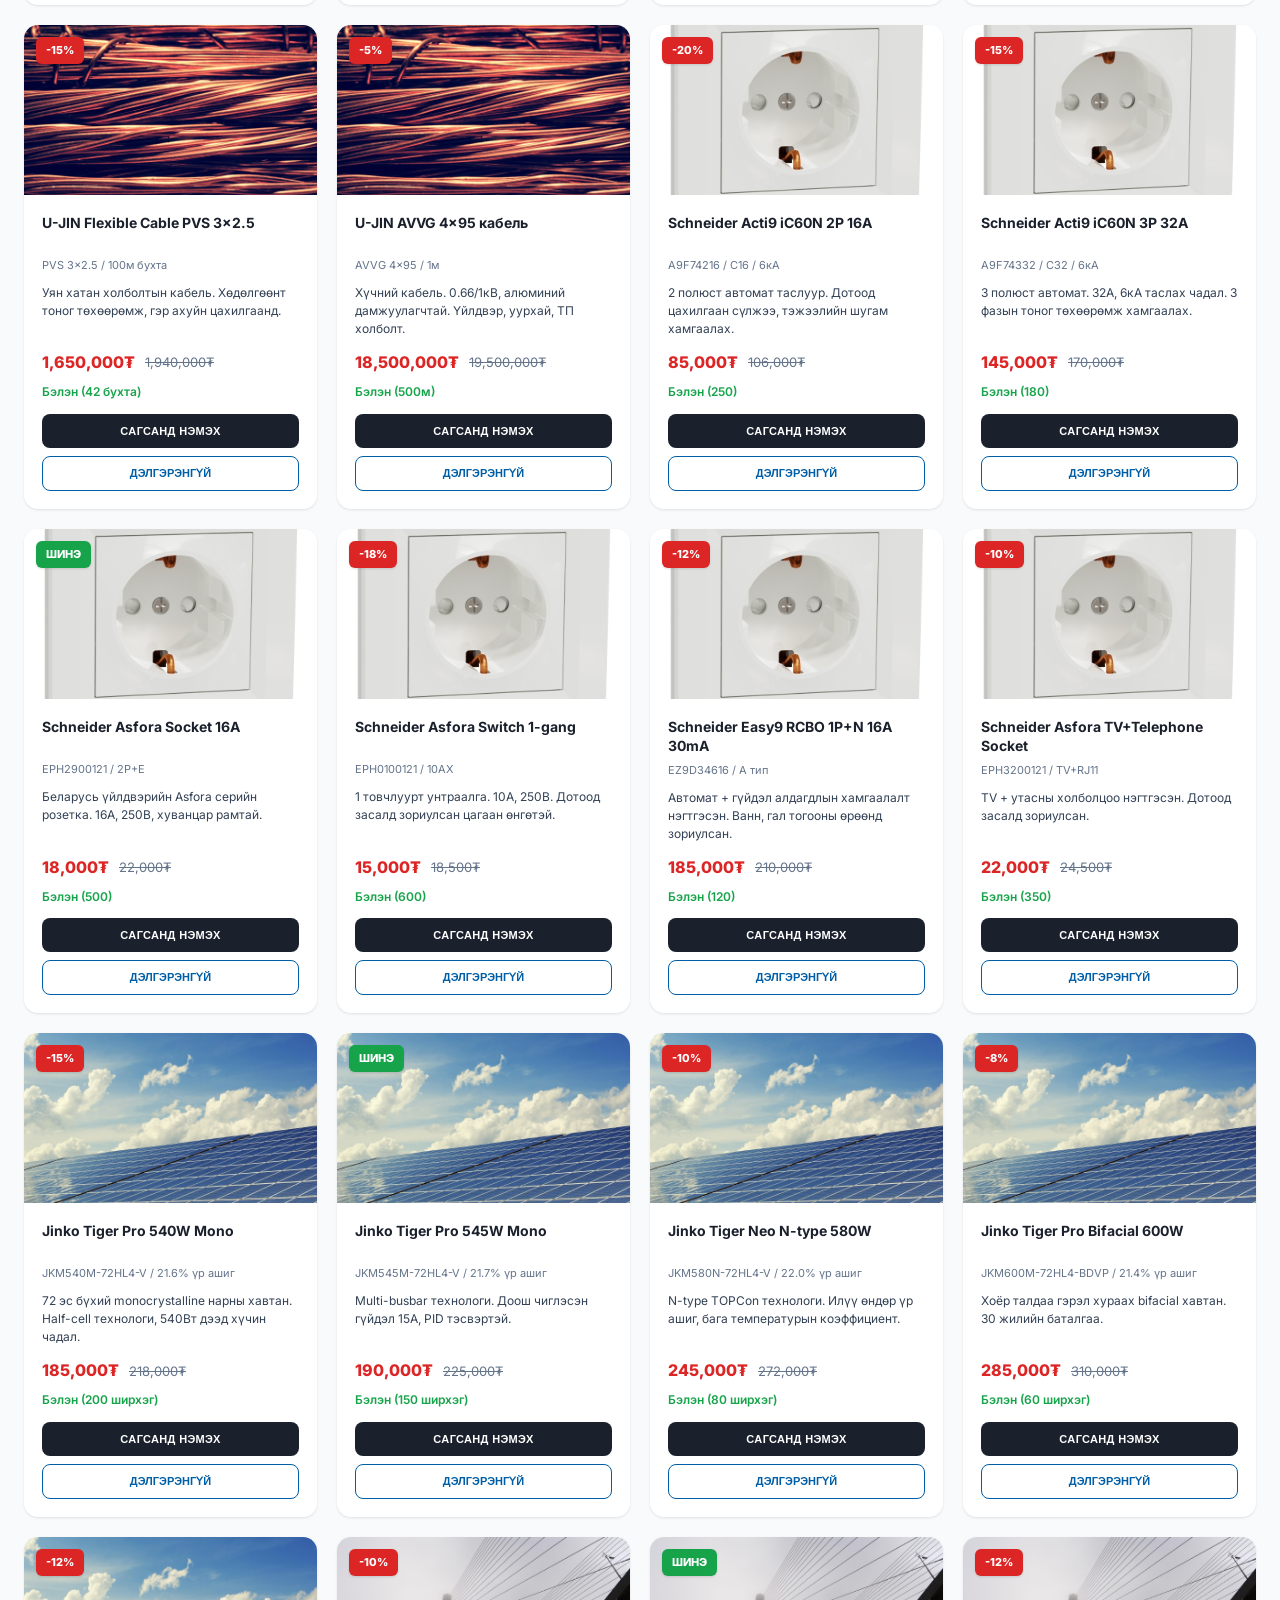
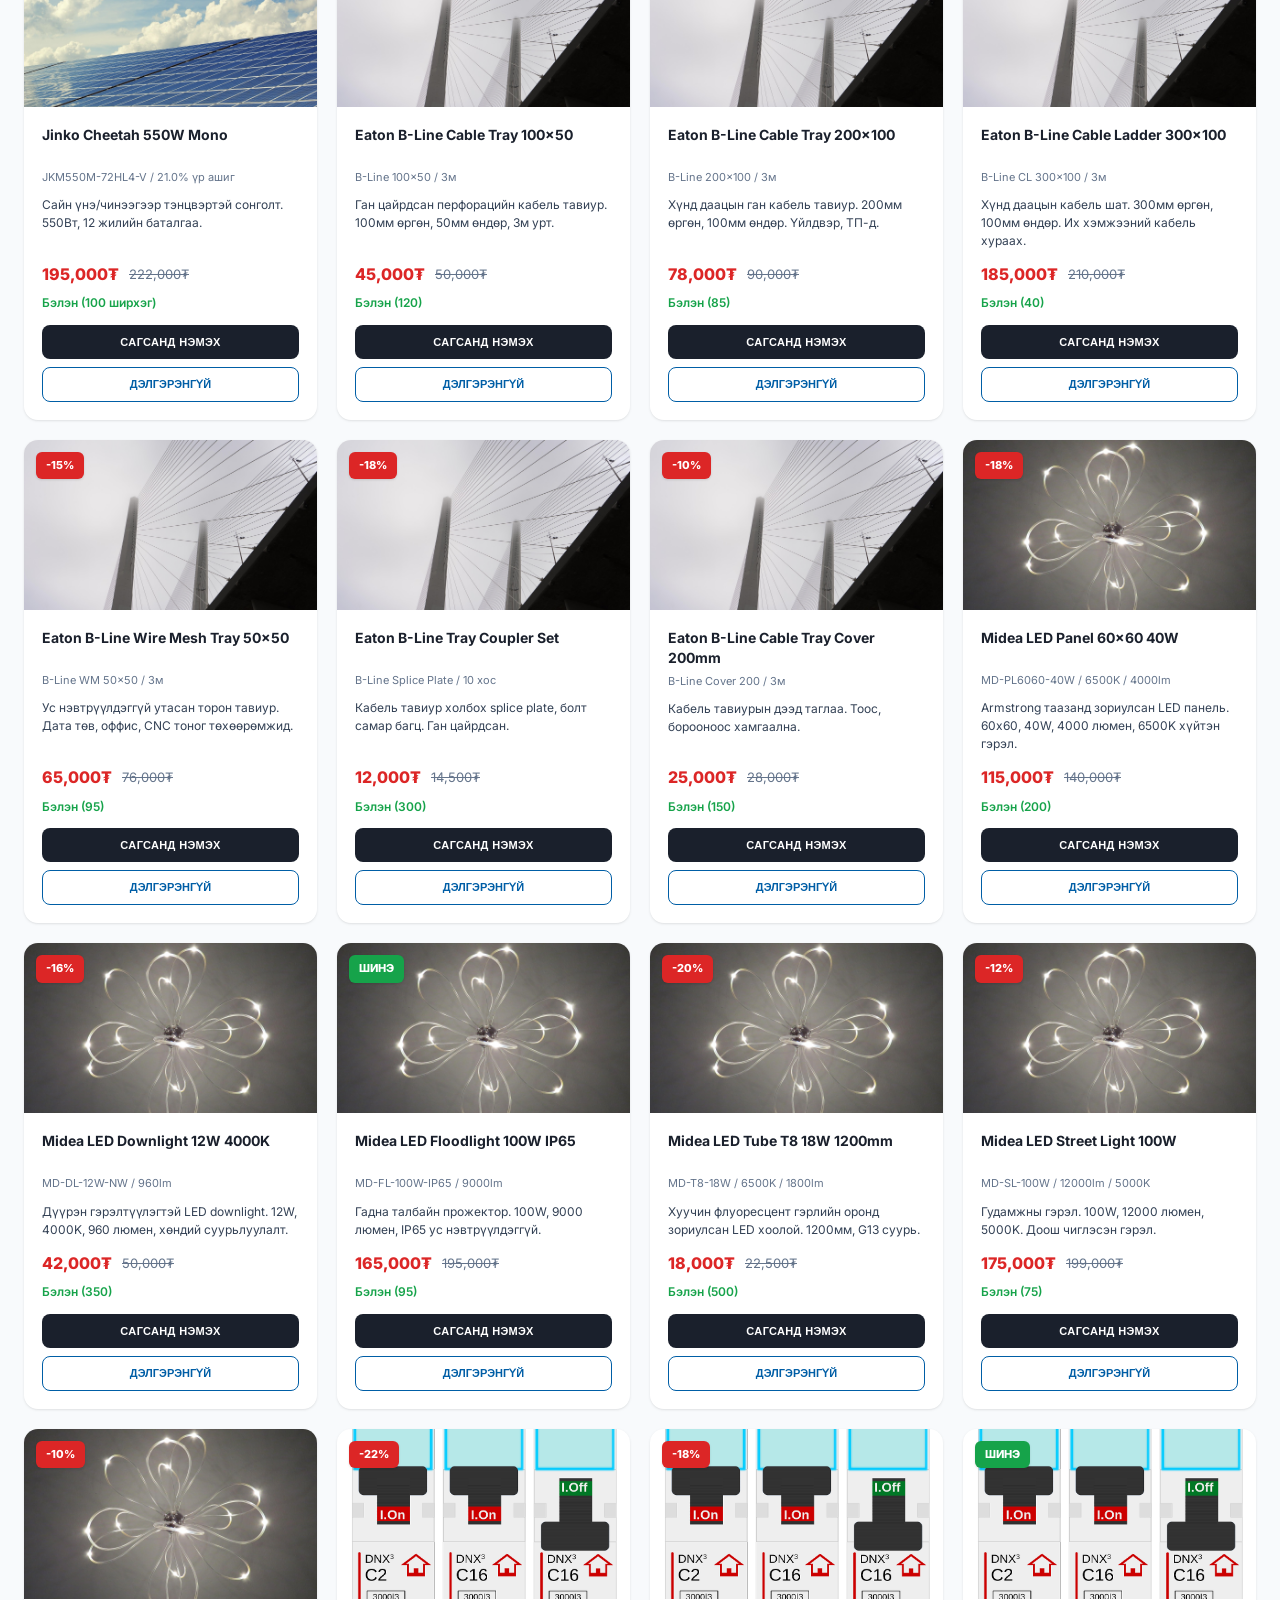
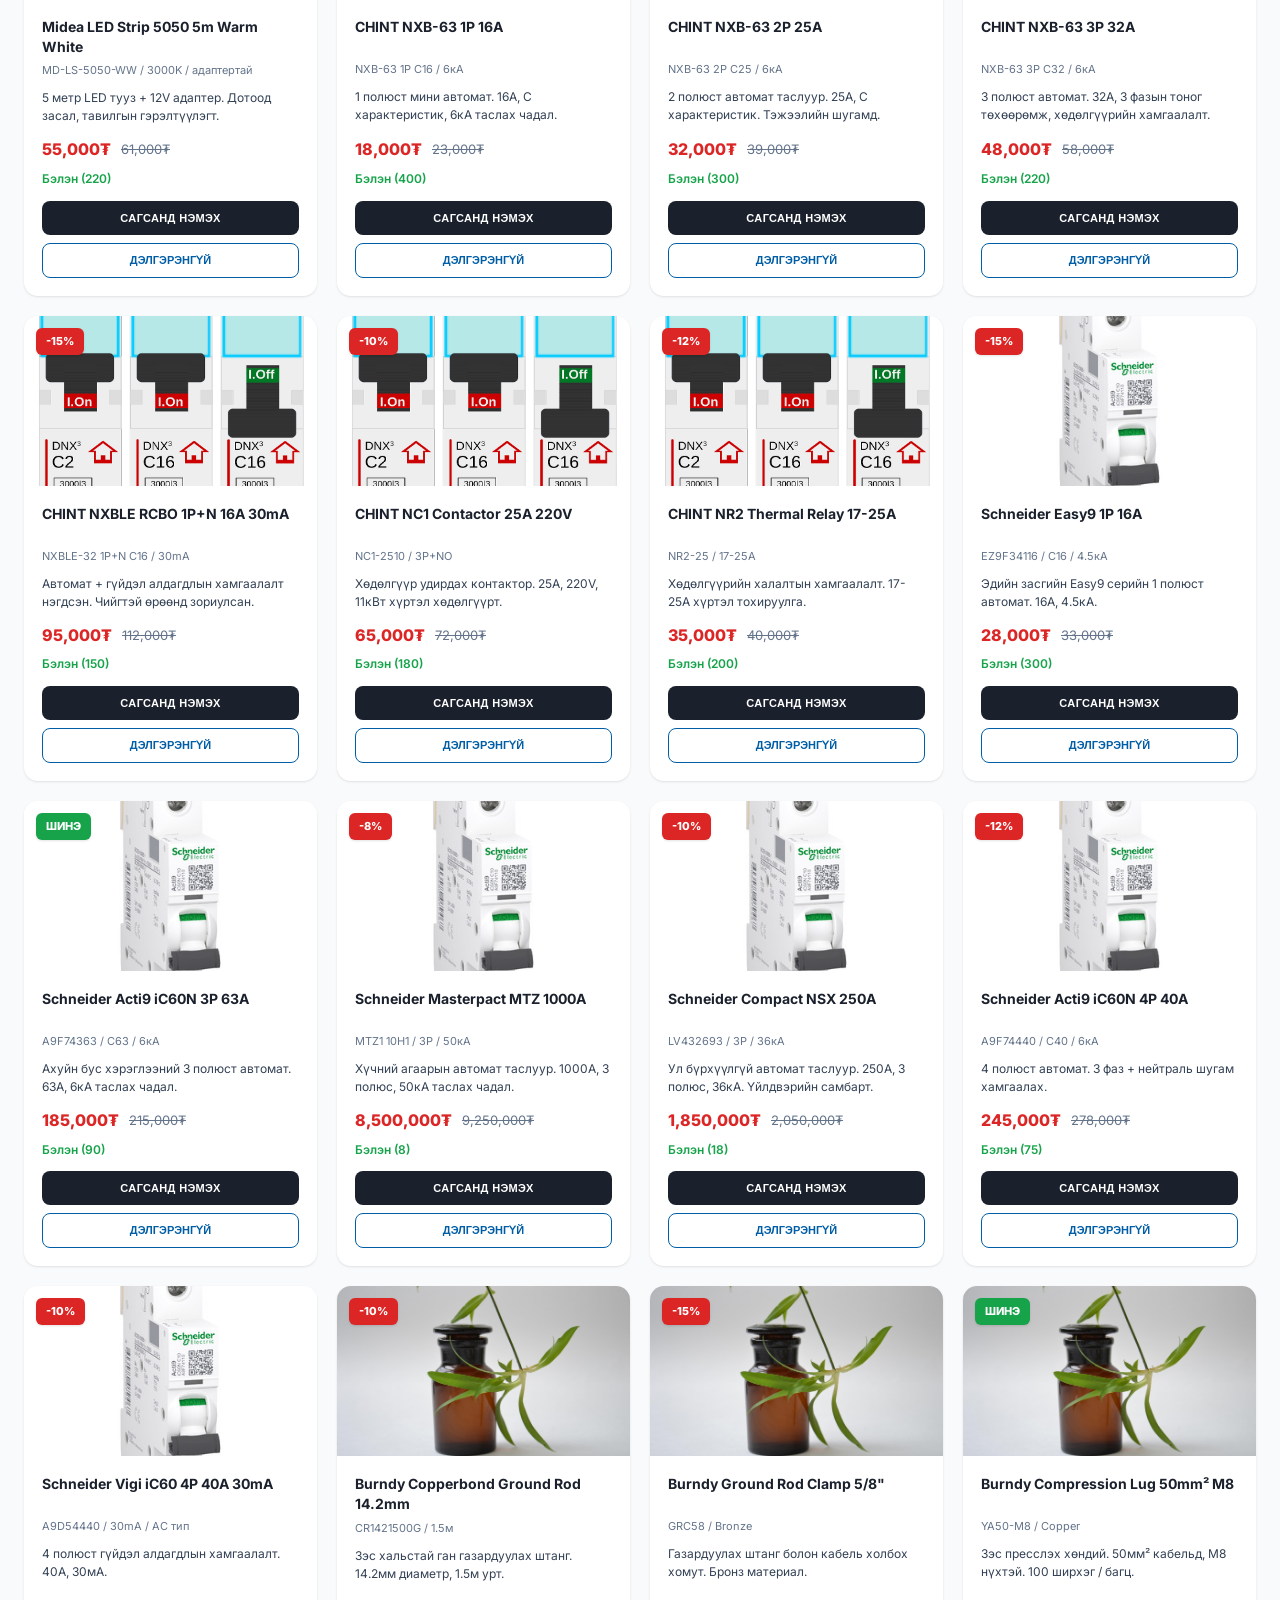
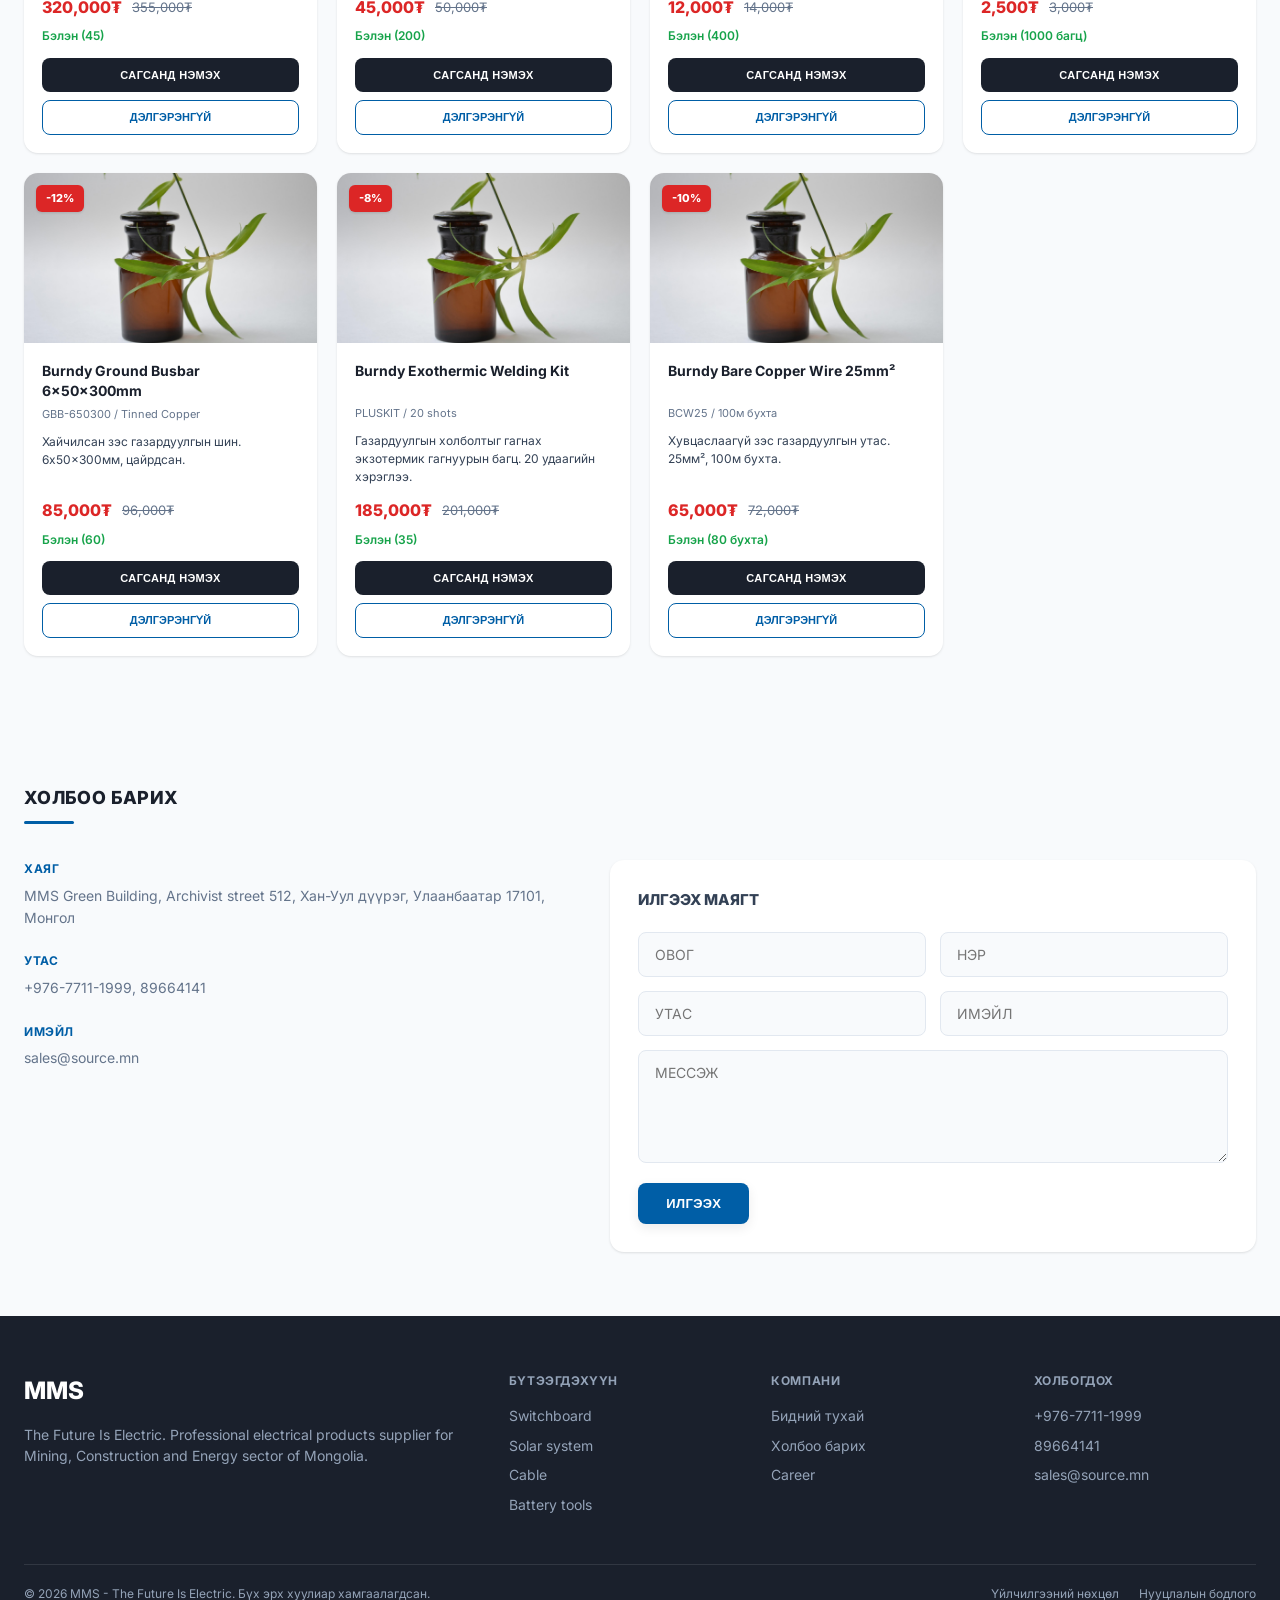
==== commit c1683951: "Add real product images for all 59 product cards" ====
--- a/mms-ecommerce-clone/index.html
+++ b/mms-ecommerce-clone/index.html
@@ -237,7 +237,7 @@
                 <!-- MILWAUKEE -->
                 <article class="product-card" data-brand="milwaukee" data-name="M18 FUEL Hex Impact Driver" data-price="980000">
                     <div class="badge badge-new">ШИНЭ</div>
-                    <div class="product-img" style="background:linear-gradient(135deg,#ef4444,#b91c1c)"></div>
+                    <div class="product-img" style="background-image:url('images/milwaukee.png')"></div>
                     <div class="product-body">
                         <h3>M18 FUEL 1/4" Hex Impact Driver</h3>
                         <p class="sku">M18-FID2-502X / 5.0Ah батерей 2шт</p>
@@ -256,7 +256,7 @@
 
                 <article class="product-card" data-brand="milwaukee" data-name="M18 FUEL Hammer Drill" data-price="1250000">
                     <div class="badge">-12%</div>
-                    <div class="product-img" style="background:linear-gradient(135deg,#dc2626,#991b1b)"></div>
+                    <div class="product-img" style="background-image:url('images/milwaukee.png')"></div>
                     <div class="product-body">
                         <h3>M18 FUEL Hammer Drill/Driver</h3>
                         <p class="sku">M18-PD2-502X / 135Нм</p>
@@ -275,7 +275,7 @@
 
                 <article class="product-card" data-brand="milwaukee" data-name="M18 FUEL Rotary Hammer" data-price="2450000">
                     <div class="badge">-14%</div>
-                    <div class="product-img" style="background:linear-gradient(135deg,#b91c1c,#7f1d1d)"></div>
+                    <div class="product-img" style="background-image:url('images/milwaukee.png')"></div>
                     <div class="product-body">
                         <h3>M18 FUEL SDS-Plus Rotary Hammer</h3>
                         <p class="sku">M18-CHX-0 / 2.5Дж</p>
@@ -294,7 +294,7 @@
 
                 <article class="product-card" data-brand="milwaukee" data-name="M18 FUEL Angle Grinder" data-price="1350000">
                     <div class="badge">-10%</div>
-                    <div class="product-img" style="background:linear-gradient(135deg,#f97316,#c2410c)"></div>
+                    <div class="product-img" style="background-image:url('images/milwaukee.png')"></div>
                     <div class="product-body">
                         <h3>M18 FUEL 125mm Angle Grinder</h3>
                         <p class="sku">M18-FSAG125X-0 / 8500 эрг/мин</p>
@@ -313,7 +313,7 @@
 
                 <article class="product-card" data-brand="milwaukee" data-name="M12 FUEL Installation Drill" data-price="1680000">
                     <div class="badge">-8%</div>
-                    <div class="product-img" style="background:linear-gradient(135deg,#fb923c,#9a3412)"></div>
+                    <div class="product-img" style="background-image:url('images/milwaukee.png')"></div>
                     <div class="product-body">
                         <h3>M12 FUEL Installation Drill/Driver</h3>
                         <p class="sku">M12-FDDXKIT-202X / 4 толгой</p>
@@ -332,7 +332,7 @@
 
                 <article class="product-card" data-brand="milwaukee" data-name="M18 FUEL Circular Saw" data-price="2100000">
                     <div class="badge badge-new">ШИНЭ</div>
-                    <div class="product-img" style="background:linear-gradient(135deg,#ea580c,#7c2d12)"></div>
+                    <div class="product-img" style="background-image:url('images/milwaukee.png')"></div>
                     <div class="product-body">
                         <h3>M18 FUEL 190mm Circular Saw</h3>
                         <p class="sku">M18-CCS55-0 / 55мм хагалах чадал</p>
@@ -352,7 +352,7 @@
                 <!-- SENERGY -->
                 <article class="product-card" data-brand="senergy" data-name="Distribution Board 12-way" data-price="185000">
                     <div class="badge">-10%</div>
-                    <div class="product-img" style="background:linear-gradient(135deg,#64748b,#475569)"></div>
+                    <div class="product-img" style="background-image:url('images/senergy.jpg')"></div>
                     <div class="product-body">
                         <h3>Senergy Distribution Board 12-way</h3>
                         <p class="sku">SE-DB-12 / IP40</p>
@@ -371,7 +371,7 @@
 
                 <article class="product-card" data-brand="senergy" data-name="Distribution Board 18-way" data-price="245000">
                     <div class="badge badge-new">ШИНЭ</div>
-                    <div class="product-img" style="background:linear-gradient(135deg,#94a3b8,#475569)"></div>
+                    <div class="product-img" style="background-image:url('images/senergy.jpg')"></div>
                     <div class="product-body">
                         <h3>Senergy Distribution Board 18-way</h3>
                         <p class="sku">SE-DB-18 / IP40</p>
@@ -390,7 +390,7 @@
 
                 <article class="product-card" data-brand="senergy" data-name="Main Switchboard IP65" data-price="1850000">
                     <div class="badge">-8%</div>
-                    <div class="product-img" style="background:linear-gradient(135deg,#475569,#1e293b)"></div>
+                    <div class="product-img" style="background-image:url('images/senergy.jpg')"></div>
                     <div class="product-body">
                         <h3>Senergy Main Switchboard IP65</h3>
                         <p class="sku">SE-MS-IP65-24 / Гадна суурьлуулалт</p>
@@ -409,7 +409,7 @@
 
                 <article class="product-card" data-brand="senergy" data-name="Metering Panel" data-price="950000">
                     <div class="badge">-12%</div>
-                    <div class="product-img" style="background:linear-gradient(135deg,#334155,#0f172a)"></div>
+                    <div class="product-img" style="background-image:url('images/senergy.jpg')"></div>
                     <div class="product-body">
                         <h3>Senergy Metering Panel 3-phase</h3>
                         <p class="sku">SE-MP-3P / Тоолуурын самбар</p>
@@ -428,7 +428,7 @@
 
                 <article class="product-card" data-brand="senergy" data-name="ATS Panel 100A" data-price="3200000">
                     <div class="badge badge-new">ШИНЭ</div>
-                    <div class="product-img" style="background:linear-gradient(135deg,#1e293b,#020617)"></div>
+                    <div class="product-img" style="background-image:url('images/senergy.jpg')"></div>
                     <div class="product-body">
                         <h3>Senergy ATS Panel 100A</h3>
                         <p class="sku">SE-ATS-100 / 3P+N</p>
@@ -447,7 +447,7 @@
 
                 <article class="product-card" data-brand="senergy" data-name="Sub-distribution Board" data-price="420000">
                     <div class="badge">-15%</div>
-                    <div class="product-img" style="background:linear-gradient(135deg,#52525b,#27272a)"></div>
+                    <div class="product-img" style="background-image:url('images/senergy.jpg')"></div>
                     <div class="product-body">
                         <h3>Senergy Sub-distribution Board 8-way</h3>
                         <p class="sku">SE-SDB-8 / Дотоод</p>
@@ -467,7 +467,7 @@
                 <!-- U-JIN -->
                 <article class="product-card" data-brand="ujin" data-name="VVGng 3x1.5" data-price="980000">
                     <div class="badge">-10%</div>
-                    <div class="product-img" style="background:linear-gradient(135deg,#f59e0b,#d97706)"></div>
+                    <div class="product-img" style="background-image:url('images/ujin.jpg')"></div>
                     <div class="product-body">
                         <h3>U-JIN VVGng 3x1.5 кабель</h3>
                         <p class="sku">VVGng-LS 3x1.5 / 100м бухта</p>
@@ -486,7 +486,7 @@
 
                 <article class="product-card" data-brand="ujin" data-name="VVGng 3x2.5" data-price="1450000">
                     <div class="badge">-12%</div>
-                    <div class="product-img" style="background:linear-gradient(135deg,#fbbf24,#b45309)"></div>
+                    <div class="product-img" style="background-image:url('images/ujin.jpg')"></div>
                     <div class="product-body">
                         <h3>U-JIN VVGng 3x2.5 кабель</h3>
                         <p class="sku">VVGng-LS 3x2.5 / 100м бухта</p>
@@ -505,7 +505,7 @@
 
                 <article class="product-card" data-brand="ujin" data-name="VVGng 5x6" data-price="4850000">
                     <div class="badge badge-new">ШИНЭ</div>
-                    <div class="product-img" style="background:linear-gradient(135deg,#f97316,#9a3412)"></div>
+                    <div class="product-img" style="background-image:url('images/ujin.jpg')"></div>
                     <div class="product-body">
                         <h3>U-JIN VVGng 5x6 кабель</h3>
                         <p class="sku">VVGng-LS 5x6 / 100м бухта</p>
@@ -524,7 +524,7 @@
 
                 <article class="product-card" data-brand="ujin" data-name="Control Cable KVV" data-price="2100000">
                     <div class="badge">-8%</div>
-                    <div class="product-img" style="background:linear-gradient(135deg,#fbbf24,#f59e0b)"></div>
+                    <div class="product-img" style="background-image:url('images/ujin.jpg')"></div>
                     <div class="product-body">
                         <h3>U-JIN Control Cable KVV 10x1.5</h3>
                         <p class="sku">KVV 10x1.5 / 100м бухта</p>
@@ -543,7 +543,7 @@
 
                 <article class="product-card" data-brand="ujin" data-name="Flexible Cable" data-price="1650000">
                     <div class="badge">-15%</div>
-                    <div class="product-img" style="background:linear-gradient(135deg,#fde68a,#d97706)"></div>
+                    <div class="product-img" style="background-image:url('images/ujin.jpg')"></div>
                     <div class="product-body">
                         <h3>U-JIN Flexible Cable PVS 3x2.5</h3>
                         <p class="sku">PVS 3x2.5 / 100м бухта</p>
@@ -562,7 +562,7 @@
 
                 <article class="product-card" data-brand="ujin" data-name="Power Cable AVVG" data-price="18500000">
                     <div class="badge">-5%</div>
-                    <div class="product-img" style="background:linear-gradient(135deg,#d97706,#92400e)"></div>
+                    <div class="product-img" style="background-image:url('images/ujin.jpg')"></div>
                     <div class="product-body">
                         <h3>U-JIN AVVG 4x95 кабель</h3>
                         <p class="sku">AVVG 4x95 / 1м</p>
@@ -582,7 +582,7 @@
                 <!-- SCHNEIDER -->
                 <article class="product-card" data-brand="schneider" data-name="Acti9 iC60N 2P 16A" data-price="85000">
                     <div class="badge">-20%</div>
-                    <div class="product-img" style="background:linear-gradient(135deg,#22c55e,#15803d)"></div>
+                    <div class="product-img" style="background-image:url('images/schneider.jpg')"></div>
                     <div class="product-body">
                         <h3>Schneider Acti9 iC60N 2P 16A</h3>
                         <p class="sku">A9F74216 / C16 / 6кА</p>
@@ -601,7 +601,7 @@
 
                 <article class="product-card" data-brand="schneider" data-name="Acti9 iC60N 3P 32A" data-price="145000">
                     <div class="badge">-15%</div>
-                    <div class="product-img" style="background:linear-gradient(135deg,#16a34a,#14532d)"></div>
+                    <div class="product-img" style="background-image:url('images/schneider.jpg')"></div>
                     <div class="product-body">
                         <h3>Schneider Acti9 iC60N 3P 32A</h3>
                         <p class="sku">A9F74332 / C32 / 6кА</p>
@@ -620,7 +620,7 @@
 
                 <article class="product-card" data-brand="schneider" data-name="Asfora Socket 16A" data-price="18000">
                     <div class="badge badge-new">ШИНЭ</div>
-                    <div class="product-img" style="background:linear-gradient(135deg,#86efac,#166534)"></div>
+                    <div class="product-img" style="background-image:url('images/schneider.jpg')"></div>
                     <div class="product-body">
                         <h3>Schneider Asfora Socket 16A</h3>
                         <p class="sku">EPH2900121 / 2P+E</p>
@@ -639,7 +639,7 @@
 
                 <article class="product-card" data-brand="schneider" data-name="Asfora Switch 1-gang" data-price="15000">
                     <div class="badge">-18%</div>
-                    <div class="product-img" style="background:linear-gradient(135deg,#4ade80,#15803d)"></div>
+                    <div class="product-img" style="background-image:url('images/schneider.jpg')"></div>
                     <div class="product-body">
                         <h3>Schneider Asfora Switch 1-gang</h3>
                         <p class="sku">EPH0100121 / 10AX</p>
@@ -658,7 +658,7 @@
 
                 <article class="product-card" data-brand="schneider" data-name="Easy9 RCBO 30mA" data-price="185000">
                     <div class="badge">-12%</div>
-                    <div class="product-img" style="background:linear-gradient(135deg,#15803d,#052e16)"></div>
+                    <div class="product-img" style="background-image:url('images/schneider.jpg')"></div>
                     <div class="product-body">
                         <h3>Schneider Easy9 RCBO 1P+N 16A 30mA</h3>
                         <p class="sku">EZ9D34616 / A тип</p>
@@ -677,7 +677,7 @@
 
                 <article class="product-card" data-brand="schneider" data-name="Asfora TV+Tel Socket" data-price="22000">
                     <div class="badge">-10%</div>
-                    <div class="product-img" style="background:linear-gradient(135deg,#84cc16,#3f6212)"></div>
+                    <div class="product-img" style="background-image:url('images/schneider.jpg')"></div>
                     <div class="product-body">
                         <h3>Schneider Asfora TV+Telephone Socket</h3>
                         <p class="sku">EPH3200121 / TV+RJ11</p>
@@ -697,7 +697,7 @@
                 <!-- JINKO -->
                 <article class="product-card" data-brand="jinko" data-name="Jinko Tiger Pro 540W" data-price="185000">
                     <div class="badge">-15%</div>
-                    <div class="product-img" style="background:linear-gradient(135deg,#3b82f6,#1d4ed8)"></div>
+                    <div class="product-img" style="background-image:url('images/jinko.jpg')"></div>
                     <div class="product-body">
                         <h3>Jinko Tiger Pro 540W Mono</h3>
                         <p class="sku">JKM540M-72HL4-V / 21.6% үр ашиг</p>
@@ -716,7 +716,7 @@
 
                 <article class="product-card" data-brand="jinko" data-name="Jinko Tiger Pro 545W" data-price="190000">
                     <div class="badge badge-new">ШИНЭ</div>
-                    <div class="product-img" style="background:linear-gradient(135deg,#2563eb,#1e40af)"></div>
+                    <div class="product-img" style="background-image:url('images/jinko.jpg')"></div>
                     <div class="product-body">
                         <h3>Jinko Tiger Pro 545W Mono</h3>
                         <p class="sku">JKM545M-72HL4-V / 21.7% үр ашиг</p>
@@ -735,7 +735,7 @@
 
                 <article class="product-card" data-brand="jinko" data-name="Jinko N-type 580W" data-price="245000">
                     <div class="badge">-10%</div>
-                    <div class="product-img" style="background:linear-gradient(135deg,#60a5fa,#1e3a8a)"></div>
+                    <div class="product-img" style="background-image:url('images/jinko.jpg')"></div>
                     <div class="product-body">
                         <h3>Jinko Tiger Neo N-type 580W</h3>
                         <p class="sku">JKM580N-72HL4-V / 22.0% үр ашиг</p>
@@ -754,7 +754,7 @@
 
                 <article class="product-card" data-brand="jinko" data-name="Jinko Bifacial 600W" data-price="285000">
                     <div class="badge">-8%</div>
-                    <div class="product-img" style="background:linear-gradient(135deg,#93c5fd,#1d4ed8)"></div>
+                    <div class="product-img" style="background-image:url('images/jinko.jpg')"></div>
                     <div class="product-body">
                         <h3>Jinko Tiger Pro Bifacial 600W</h3>
                         <p class="sku">JKM600M-72HL4-BDVP / 21.4% үр ашиг</p>
@@ -773,7 +773,7 @@
 
                 <article class="product-card" data-brand="jinko" data-name="Jinko 550W" data-price="195000">
                     <div class="badge">-12%</div>
-                    <div class="product-img" style="background:linear-gradient(135deg,#1d4ed8,#172554)"></div>
+                    <div class="product-img" style="background-image:url('images/jinko.jpg')"></div>
                     <div class="product-body">
                         <h3>Jinko Cheetah 550W Mono</h3>
                         <p class="sku">JKM550M-72HL4-V / 21.0% үр ашиг</p>
@@ -793,7 +793,7 @@
                 <!-- EATON -->
                 <article class="product-card" data-brand="eaton" data-name="Cable Tray 100x50" data-price="45000">
                     <div class="badge">-10%</div>
-                    <div class="product-img" style="background:linear-gradient(135deg,#8b5cf6,#6d28d9)"></div>
+                    <div class="product-img" style="background-image:url('images/eaton.jpg')"></div>
                     <div class="product-body">
                         <h3>Eaton B-Line Cable Tray 100x50</h3>
                         <p class="sku">B-Line 100x50 / 3м</p>
@@ -812,7 +812,7 @@
 
                 <article class="product-card" data-brand="eaton" data-name="Cable Tray 200x100" data-price="78000">
                     <div class="badge badge-new">ШИНЭ</div>
-                    <div class="product-img" style="background:linear-gradient(135deg,#a78bfa,#5b21b6)"></div>
+                    <div class="product-img" style="background-image:url('images/eaton.jpg')"></div>
                     <div class="product-body">
                         <h3>Eaton B-Line Cable Tray 200x100</h3>
                         <p class="sku">B-Line 200x100 / 3м</p>
@@ -831,7 +831,7 @@
 
                 <article class="product-card" data-brand="eaton" data-name="Cable Ladder 300x100" data-price="185000">
                     <div class="badge">-12%</div>
-                    <div class="product-img" style="background:linear-gradient(135deg,#7c3aed,#4c1d95)"></div>
+                    <div class="product-img" style="background-image:url('images/eaton.jpg')"></div>
                     <div class="product-body">
                         <h3>Eaton B-Line Cable Ladder 300x100</h3>
                         <p class="sku">B-Line CL 300x100 / 3м</p>
@@ -850,7 +850,7 @@
 
                 <article class="product-card" data-brand="eaton" data-name="Wire Mesh Tray" data-price="65000">
                     <div class="badge">-15%</div>
-                    <div class="product-img" style="background:linear-gradient(135deg,#c084fc,#7e22ce)"></div>
+                    <div class="product-img" style="background-image:url('images/eaton.jpg')"></div>
                     <div class="product-body">
                         <h3>Eaton B-Line Wire Mesh Tray 50x50</h3>
                         <p class="sku">B-Line WM 50x50 / 3м</p>
@@ -869,7 +869,7 @@
 
                 <article class="product-card" data-brand="eaton" data-name="Tray Fittings" data-price="12000">
                     <div class="badge">-18%</div>
-                    <div class="product-img" style="background:linear-gradient(135deg,#d8b4fe,#6b21a8)"></div>
+                    <div class="product-img" style="background-image:url('images/eaton.jpg')"></div>
                     <div class="product-body">
                         <h3>Eaton B-Line Tray Coupler Set</h3>
                         <p class="sku">B-Line Splice Plate / 10 хос</p>
@@ -888,7 +888,7 @@
 
                 <article class="product-card" data-brand="eaton" data-name="Cable Tray Cover" data-price="25000">
                     <div class="badge">-10%</div>
-                    <div class="product-img" style="background:linear-gradient(135deg,#6d28d9,#3b0764)"></div>
+                    <div class="product-img" style="background-image:url('images/eaton.jpg')"></div>
                     <div class="product-body">
                         <h3>Eaton B-Line Cable Tray Cover 200mm</h3>
                         <p class="sku">B-Line Cover 200 / 3м</p>
@@ -908,7 +908,7 @@
                 <!-- MIDEA -->
                 <article class="product-card" data-brand="midea" data-name="LED Panel 60x60" data-price="115000">
                     <div class="badge">-18%</div>
-                    <div class="product-img" style="background:linear-gradient(135deg,#06b6d4,#0891b2)"></div>
+                    <div class="product-img" style="background-image:url('images/midea.jpg')"></div>
                     <div class="product-body">
                         <h3>Midea LED Panel 60x60 40W</h3>
                         <p class="sku">MD-PL6060-40W / 6500K / 4000lm</p>
@@ -927,7 +927,7 @@
 
                 <article class="product-card" data-brand="midea" data-name="LED Downlight 12W" data-price="42000">
                     <div class="badge">-16%</div>
-                    <div class="product-img" style="background:linear-gradient(135deg,#22d3ee,#0e7490)"></div>
+                    <div class="product-img" style="background-image:url('images/midea.jpg')"></div>
                     <div class="product-body">
                         <h3>Midea LED Downlight 12W 4000K</h3>
                         <p class="sku">MD-DL-12W-NW / 960lm</p>
@@ -946,7 +946,7 @@
 
                 <article class="product-card" data-brand="midea" data-name="LED Floodlight 100W" data-price="165000">
                     <div class="badge badge-new">ШИНЭ</div>
-                    <div class="product-img" style="background:linear-gradient(135deg,#67e8f9,#155e75)"></div>
+                    <div class="product-img" style="background-image:url('images/midea.jpg')"></div>
                     <div class="product-body">
                         <h3>Midea LED Floodlight 100W IP65</h3>
                         <p class="sku">MD-FL-100W-IP65 / 9000lm</p>
@@ -965,7 +965,7 @@
 
                 <article class="product-card" data-brand="midea" data-name="LED Tube T8 18W" data-price="18000">
                     <div class="badge">-20%</div>
-                    <div class="product-img" style="background:linear-gradient(135deg,#5eead4,#0f766e)"></div>
+                    <div class="product-img" style="background-image:url('images/midea.jpg')"></div>
                     <div class="product-body">
                         <h3>Midea LED Tube T8 18W 1200mm</h3>
                         <p class="sku">MD-T8-18W / 6500K / 1800lm</p>
@@ -984,7 +984,7 @@
 
                 <article class="product-card" data-brand="midea" data-name="LED Street Light 100W" data-price="175000">
                     <div class="badge">-12%</div>
-                    <div class="product-img" style="background:linear-gradient(135deg,#0e7490,#164e63)"></div>
+                    <div class="product-img" style="background-image:url('images/midea.jpg')"></div>
                     <div class="product-body">
                         <h3>Midea LED Street Light 100W</h3>
                         <p class="sku">MD-SL-100W / 12000lm / 5000K</p>
@@ -1003,7 +1003,7 @@
 
                 <article class="product-card" data-brand="midea" data-name="LED Strip 5050" data-price="55000">
                     <div class="badge">-10%</div>
-                    <div class="product-img" style="background:linear-gradient(135deg,#14b8a6,#115e59)"></div>
+                    <div class="product-img" style="background-image:url('images/midea.jpg')"></div>
                     <div class="product-body">
                         <h3>Midea LED Strip 5050 5m Warm White</h3>
                         <p class="sku">MD-LS-5050-WW / 3000K / адаптертай</p>
@@ -1023,7 +1023,7 @@
                 <!-- CHINT -->
                 <article class="product-card" data-brand="chint" data-name="CHINT NXB-63 1P 16A" data-price="18000">
                     <div class="badge">-22%</div>
-                    <div class="product-img" style="background:linear-gradient(135deg,#3b82f6,#1e40af)"></div>
+                    <div class="product-img" style="background-image:url('images/chint.png')"></div>
                     <div class="product-body">
                         <h3>CHINT NXB-63 1P 16A</h3>
                         <p class="sku">NXB-63 1P C16 / 6кА</p>
@@ -1042,7 +1042,7 @@
 
                 <article class="product-card" data-brand="chint" data-name="CHINT NXB-63 2P 25A" data-price="32000">
                     <div class="badge">-18%</div>
-                    <div class="product-img" style="background:linear-gradient(135deg,#2563eb,#1e3a8a)"></div>
+                    <div class="product-img" style="background-image:url('images/chint.png')"></div>
                     <div class="product-body">
                         <h3>CHINT NXB-63 2P 25A</h3>
                         <p class="sku">NXB-63 2P C25 / 6кА</p>
@@ -1061,7 +1061,7 @@
 
                 <article class="product-card" data-brand="chint" data-name="CHINT NXB-63 3P 32A" data-price="48000">
                     <div class="badge badge-new">ШИНЭ</div>
-                    <div class="product-img" style="background:linear-gradient(135deg,#60a5fa,#1d4ed8)"></div>
+                    <div class="product-img" style="background-image:url('images/chint.png')"></div>
                     <div class="product-body">
                         <h3>CHINT NXB-63 3P 32A</h3>
                         <p class="sku">NXB-63 3P C32 / 6кА</p>
@@ -1080,7 +1080,7 @@
 
                 <article class="product-card" data-brand="chint" data-name="CHINT NXBLE RCBO" data-price="95000">
                     <div class="badge">-15%</div>
-                    <div class="product-img" style="background:linear-gradient(135deg,#1d4ed8,#172554)"></div>
+                    <div class="product-img" style="background-image:url('images/chint.png')"></div>
                     <div class="product-body">
                         <h3>CHINT NXBLE RCBO 1P+N 16A 30mA</h3>
                         <p class="sku">NXBLE-32 1P+N C16 / 30mA</p>
@@ -1099,7 +1099,7 @@
 
                 <article class="product-card" data-brand="chint" data-name="CHINT Contactor" data-price="65000">
                     <div class="badge">-10%</div>
-                    <div class="product-img" style="background:linear-gradient(135deg,#93c5fd,#1e40af)"></div>
+                    <div class="product-img" style="background-image:url('images/chint.png')"></div>
                     <div class="product-body">
                         <h3>CHINT NC1 Contactor 25A 220V</h3>
                         <p class="sku">NC1-2510 / 3P+NO</p>
@@ -1118,7 +1118,7 @@
 
                 <article class="product-card" data-brand="chint" data-name="CHINT Thermal Relay" data-price="35000">
                     <div class="badge">-12%</div>
-                    <div class="product-img" style="background:linear-gradient(135deg,#bfdbfe,#1d4ed8)"></div>
+                    <div class="product-img" style="background-image:url('images/chint.png')"></div>
                     <div class="product-body">
                         <h3>CHINT NR2 Thermal Relay 17-25A</h3>
                         <p class="sku">NR2-25 / 17-25A</p>
@@ -1138,7 +1138,7 @@
                 <!-- SCHNEIDER BREAKERS -->
                 <article class="product-card" data-brand="schneider-breaker" data-name="Schneider Easy9 1P 16A" data-price="28000">
                     <div class="badge">-15%</div>
-                    <div class="product-img" style="background:linear-gradient(135deg,#ec4899,#be185d)"></div>
+                    <div class="product-img" style="background-image:url('images/schneider-breaker.jpg')"></div>
                     <div class="product-body">
                         <h3>Schneider Easy9 1P 16A</h3>
                         <p class="sku">EZ9F34116 / C16 / 4.5кА</p>
@@ -1157,7 +1157,7 @@
 
                 <article class="product-card" data-brand="schneider-breaker" data-name="Schneider Acti9 3P 63A" data-price="185000">
                     <div class="badge badge-new">ШИНЭ</div>
-                    <div class="product-img" style="background:linear-gradient(135deg,#f472b6,#9d174d)"></div>
+                    <div class="product-img" style="background-image:url('images/schneider-breaker.jpg')"></div>
                     <div class="product-body">
                         <h3>Schneider Acti9 iC60N 3P 63A</h3>
                         <p class="sku">A9F74363 / C63 / 6кА</p>
@@ -1176,7 +1176,7 @@
 
                 <article class="product-card" data-brand="schneider-breaker" data-name="Schneider Masterpact" data-price="8500000">
                     <div class="badge">-8%</div>
-                    <div class="product-img" style="background:linear-gradient(135deg,#db2777,#831843)"></div>
+                    <div class="product-img" style="background-image:url('images/schneider-breaker.jpg')"></div>
                     <div class="product-body">
                         <h3>Schneider Masterpact MTZ 1000A</h3>
                         <p class="sku">MTZ1 10H1 / 3P / 50кА</p>
@@ -1195,7 +1195,7 @@
 
                 <article class="product-card" data-brand="schneider-breaker" data-name="Schneider Compact NSX" data-price="1850000">
                     <div class="badge">-10%</div>
-                    <div class="product-img" style="background:linear-gradient(135deg,#be185d,#500724)"></div>
+                    <div class="product-img" style="background-image:url('images/schneider-breaker.jpg')"></div>
                     <div class="product-body">
                         <h3>Schneider Compact NSX 250A</h3>
                         <p class="sku">LV432693 / 3P / 36кА</p>
@@ -1214,7 +1214,7 @@
 
                 <article class="product-card" data-brand="schneider-breaker" data-name="Schneider Acti9 4P 40A" data-price="245000">
                     <div class="badge">-12%</div>
-                    <div class="product-img" style="background:linear-gradient(135deg,#9d174d,#4a044e)"></div>
+                    <div class="product-img" style="background-image:url('images/schneider-breaker.jpg')"></div>
                     <div class="product-body">
                         <h3>Schneider Acti9 iC60N 4P 40A</h3>
                         <p class="sku">A9F74440 / C40 / 6кА</p>
@@ -1233,7 +1233,7 @@
 
                 <article class="product-card" data-brand="schneider-breaker" data-name="Schneider Vigi iC60" data-price="320000">
                     <div class="badge">-10%</div>
-                    <div class="product-img" style="background:linear-gradient(135deg,#f9a8d4,#be185d)"></div>
+                    <div class="product-img" style="background-image:url('images/schneider-breaker.jpg')"></div>
                     <div class="product-body">
                         <h3>Schneider Vigi iC60 4P 40A 30mA</h3>
                         <p class="sku">A9D54440 / 30mA / AC тип</p>
@@ -1253,7 +1253,7 @@
                 <!-- BURNDY -->
                 <article class="product-card" data-brand="burndy" data-name="Grounding Rod" data-price="45000">
                     <div class="badge">-10%</div>
-                    <div class="product-img" style="background:linear-gradient(135deg,#84cc16,#4d7c0f)"></div>
+                    <div class="product-img" style="background-image:url('images/burndy.jpg')"></div>
                     <div class="product-body">
                         <h3>Burndy Copperbond Ground Rod 14.2mm</h3>
                         <p class="sku">CR1421500G / 1.5м</p>
@@ -1272,7 +1272,7 @@
 
                 <article class="product-card" data-brand="burndy" data-name="Ground Clamp" data-price="12000">
                     <div class="badge">-15%</div>
-                    <div class="product-img" style="background:linear-gradient(135deg,#a3e635,#3f6212)"></div>
+                    <div class="product-img" style="background-image:url('images/burndy.jpg')"></div>
                     <div class="product-body">
                         <h3>Burndy Ground Rod Clamp 5/8"</h3>
                         <p class="sku">GRC58 / Bronze</p>
@@ -1291,7 +1291,7 @@
 
                 <article class="product-card" data-brand="burndy" data-name="Compression Lug" data-price="2500">
                     <div class="badge badge-new">ШИНЭ</div>
-                    <div class="product-img" style="background:linear-gradient(135deg,#bef264,#3d6e0e)"></div>
+                    <div class="product-img" style="background-image:url('images/burndy.jpg')"></div>
                     <div class="product-body">
                         <h3>Burndy Compression Lug 50mm² M8</h3>
                         <p class="sku">YA50-M8 / Copper</p>
@@ -1310,7 +1310,7 @@
 
                 <article class="product-card" data-brand="burndy" data-name="Ground Busbar" data-price="85000">
                     <div class="badge">-12%</div>
-                    <div class="product-img" style="background:linear-gradient(135deg,#65a30d,#365314)"></div>
+                    <div class="product-img" style="background-image:url('images/burndy.jpg')"></div>
                     <div class="product-body">
                         <h3>Burndy Ground Busbar 6x50x300mm</h3>
                         <p class="sku">GBB-650300 / Tinned Copper</p>
@@ -1329,7 +1329,7 @@
 
                 <article class="product-card" data-brand="burndy" data-name="Exothermic Welding" data-price="185000">
                     <div class="badge">-8%</div>
-                    <div class="product-img" style="background:linear-gradient(135deg,#4d7c0f,#1a2e05)"></div>
+                    <div class="product-img" style="background-image:url('images/burndy.jpg')"></div>
                     <div class="product-body">
                         <h3>Burndy Exothermic Welding Kit</h3>
                         <p class="sku">PLUSKIT / 20 shots</p>
@@ -1348,7 +1348,7 @@
 
                 <article class="product-card" data-brand="burndy" data-name="Grounding Conductor" data-price="65000">
                     <div class="badge">-10%</div>
-                    <div class="product-img" style="background:linear-gradient(135deg,#84cc16,#14532d)"></div>
+                    <div class="product-img" style="background-image:url('images/burndy.jpg')"></div>
                     <div class="product-body">
                         <h3>Burndy Bare Copper Wire 25mm²</h3>
                         <p class="sku">BCW25 / 100м бухта</p>
--- a/mms-ecommerce-clone/styles.css
+++ b/mms-ecommerce-clone/styles.css
@@ -561,6 +561,9 @@
     height: 170px;
     width: 100%;
     transition: transform var(--transition);
+    background-size: cover;
+    background-position: center;
+    background-repeat: no-repeat;
 }
 
 .product-card:hover .product-img {
@@ -883,28 +886,33 @@
 
 .auth-modal {
     max-width: 420px;
-    overflow: visible;
+    max-height: 90vh;
+    overflow-y: auto;
 }
 
 .auth-modal-content {
-    padding: 36px;
+    padding: 28px;
 }
 
 .auth-tabs {
     display: flex;
     gap: 8px;
-    margin-bottom: 24px;
+    margin-bottom: 18px;
     border-bottom: 2px solid var(--border);
+    position: sticky;
+    top: 0;
+    background: white;
+    z-index: 5;
 }
 
 .auth-tab {
     flex: 1;
-    padding: 12px;
+    padding: 10px;
     border: none;
     background: transparent;
     color: var(--gray);
     font-weight: 700;
-    font-size: 0.9375rem;
+    font-size: 0.875rem;
     cursor: pointer;
     position: relative;
     transition: color var(--transition);
@@ -935,31 +943,31 @@
 }
 
 .auth-form h3 {
-    font-size: 1.25rem;
+    font-size: 1.125rem;
     font-weight: 800;
     color: var(--dark);
-    margin-bottom: 20px;
+    margin-bottom: 16px;
     text-align: center;
 }
 
 .form-group {
-    margin-bottom: 16px;
+    margin-bottom: 12px;
 }
 
 .form-group label {
     display: block;
-    font-size: 0.8125rem;
+    font-size: 0.75rem;
     font-weight: 600;
     color: var(--dark);
-    margin-bottom: 6px;
+    margin-bottom: 4px;
 }
 
 .form-group input {
     width: 100%;
-    padding: 12px 14px;
+    padding: 10px 12px;
     border: 1px solid var(--border);
     border-radius: var(--radius-sm);
-    font-size: 0.9375rem;
+    font-size: 0.875rem;
     color: var(--text);
     background: var(--white);
     transition: border-color var(--transition), box-shadow var(--transition);
@@ -973,13 +981,16 @@
 
 .btn-full {
     width: 100%;
-    margin-top: 8px;
+    margin-top: 4px;
+    padding: 12px;
+    font-size: 0.9375rem;
 }
 
 .auth-helper {
     text-align: center;
-    margin-top: 16px;
-    font-size: 0.875rem;
+    margin-top: 12px;
+    margin-bottom: 0;
+    font-size: 0.8125rem;
     color: var(--gray);
 }
 
@@ -1022,10 +1033,12 @@
 
 @media (max-width: 480px) {
     .auth-modal {
-        max-width: 100%;
+        max-width: 92vw;
+        max-height: 86vh;
+        border-radius: 12px;
     }
     .auth-modal-content {
-        padding: 24px;
+        padding: 20px;
     }
 }
 
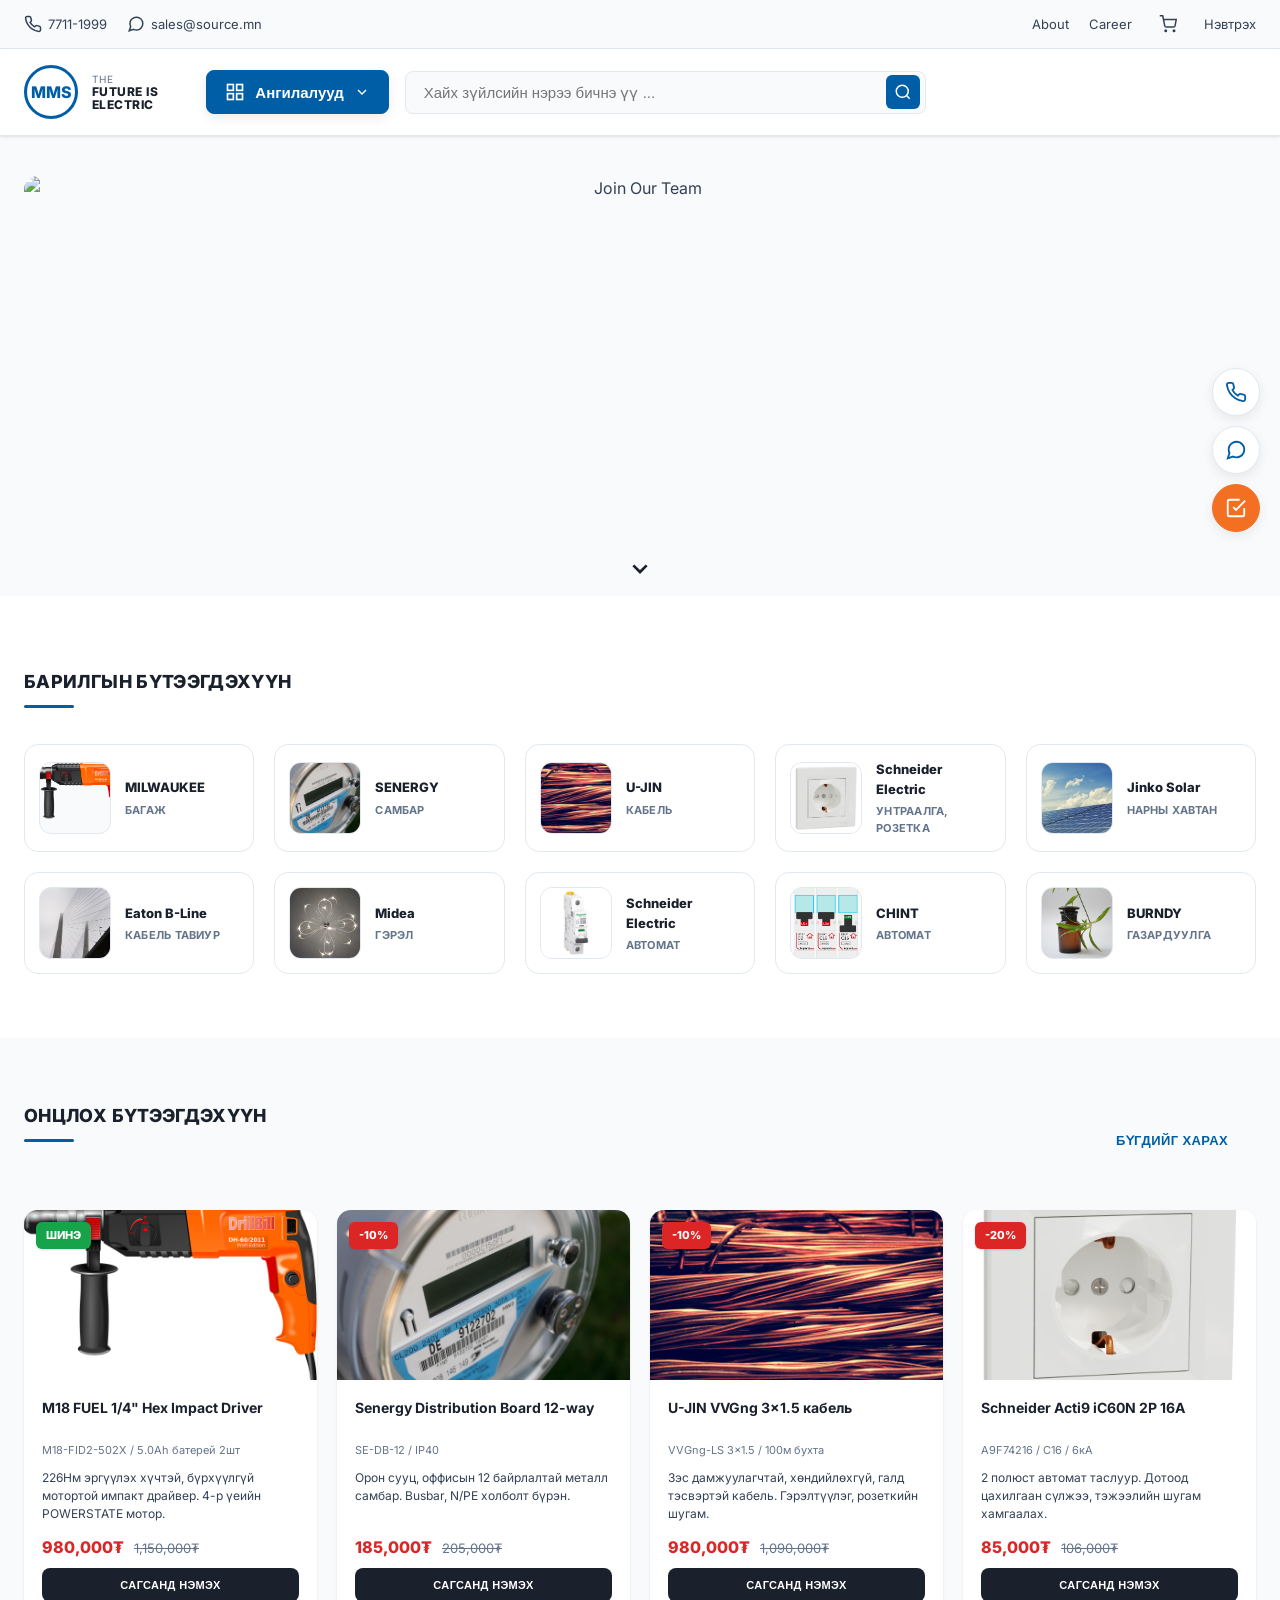
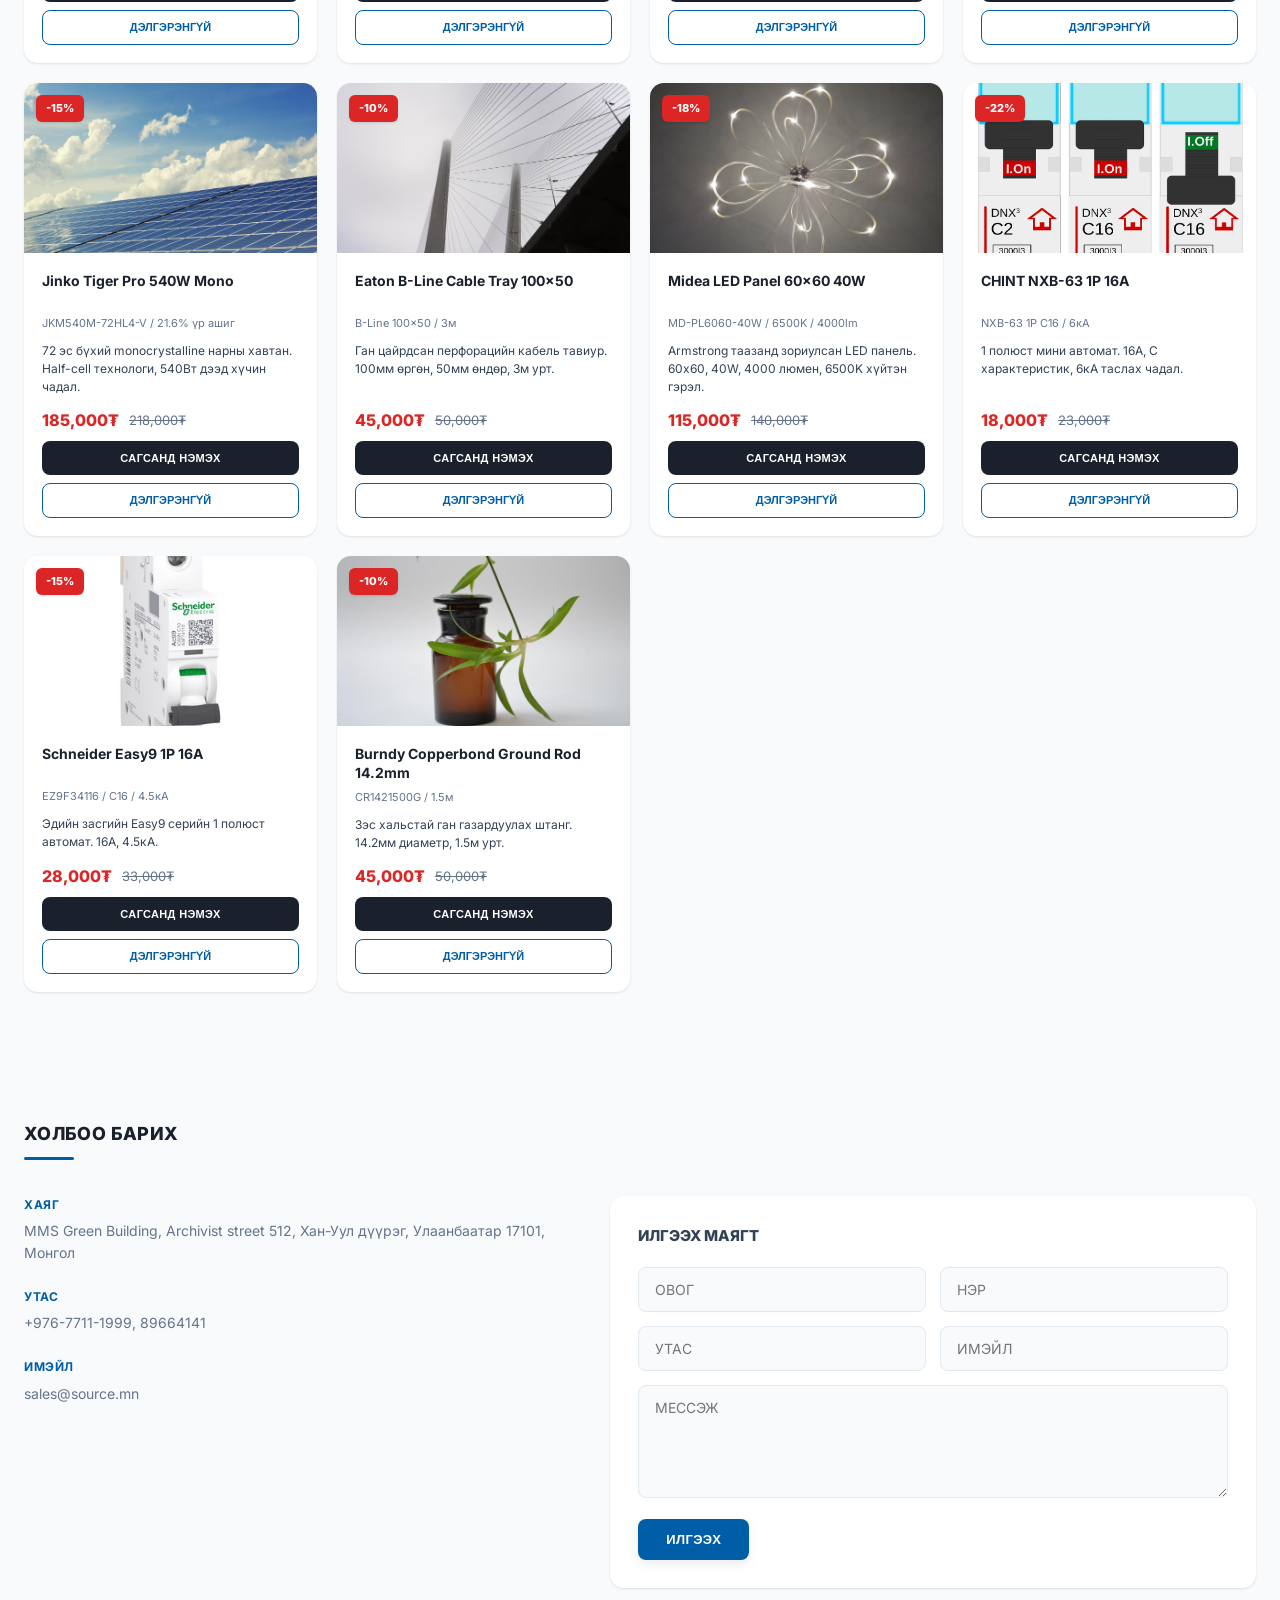
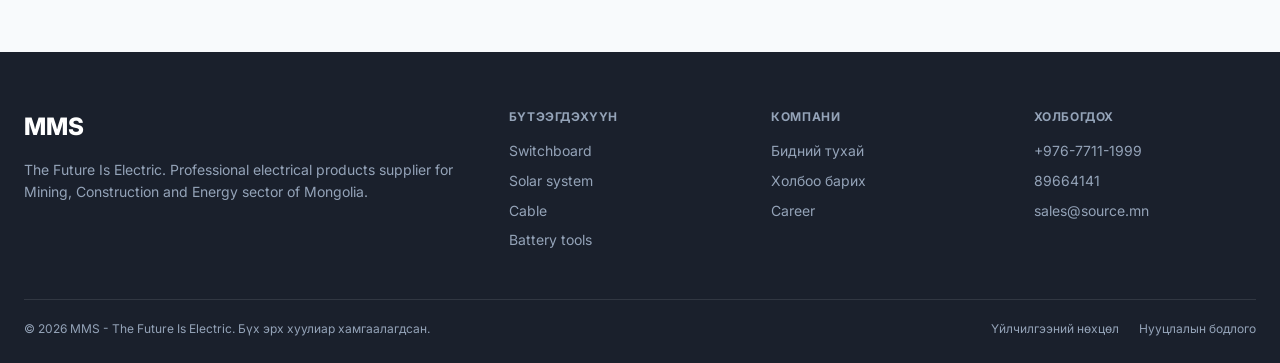
==== commit 100f0cfa: "Remove stock quantity display from product cards" ====
--- a/mms-ecommerce-clone/index.html
+++ b/mms-ecommerce-clone/index.html
@@ -246,7 +246,6 @@
                             <span class="price">980,000₮</span>
                             <span class="old-price">1,150,000₮</span>
                         </div>
-                        <p class="stock">Бэлэн (42)</p>
                         <div class="product-actions">
                             <button class="add-cart-btn">САГСАНД НЭМЭХ</button>
                             <button class="detail-btn">Дэлгэрэнгүй</button>
@@ -265,7 +264,6 @@
                             <span class="price">1,250,000₮</span>
                             <span class="old-price">1,420,000₮</span>
                         </div>
-                        <p class="stock">Бэлэн (38)</p>
                         <div class="product-actions">
                             <button class="add-cart-btn">САГСАНД НЭМЭХ</button>
                             <button class="detail-btn">Дэлгэрэнгүй</button>
@@ -284,7 +282,6 @@
                             <span class="price">2,450,000₮</span>
                             <span class="old-price">2,850,000₮</span>
                         </div>
-                        <p class="stock">Бэлэн (20)</p>
                         <div class="product-actions">
                             <button class="add-cart-btn">САГСАНД НЭМЭХ</button>
                             <button class="detail-btn">Дэлгэрэнгүй</button>
@@ -303,7 +300,6 @@
                             <span class="price">1,350,000₮</span>
                             <span class="old-price">1,500,000₮</span>
                         </div>
-                        <p class="stock">Бэлэн (35)</p>
                         <div class="product-actions">
                             <button class="add-cart-btn">САГСАНД НЭМЭХ</button>
                             <button class="detail-btn">Дэлгэрэнгүй</button>
@@ -322,7 +318,6 @@
                             <span class="price">1,680,000₮</span>
                             <span class="old-price">1,820,000₮</span>
                         </div>
-                        <p class="stock">Бэлэн (18)</p>
                         <div class="product-actions">
                             <button class="add-cart-btn">САГСАНД НЭМЭХ</button>
                             <button class="detail-btn">Дэлгэрэнгүй</button>
@@ -341,7 +336,6 @@
                             <span class="price">2,100,000₮</span>
                             <span class="old-price">2,450,000₮</span>
                         </div>
-                        <p class="stock">Бэлэн (15)</p>
                         <div class="product-actions">
                             <button class="add-cart-btn">САГСАНД НЭМЭХ</button>
                             <button class="detail-btn">Дэлгэрэнгүй</button>
@@ -361,7 +355,6 @@
                             <span class="price">185,000₮</span>
                             <span class="old-price">205,000₮</span>
                         </div>
-                        <p class="stock">Бэлэн (60)</p>
                         <div class="product-actions">
                             <button class="add-cart-btn">САГСАНД НЭМЭХ</button>
                             <button class="detail-btn">Дэлгэрэнгүй</button>
@@ -380,7 +373,6 @@
                             <span class="price">245,000₮</span>
                             <span class="old-price">285,000₮</span>
                         </div>
-                        <p class="stock">Бэлэн (45)</p>
                         <div class="product-actions">
                             <button class="add-cart-btn">САГСАНД НЭМЭХ</button>
                             <button class="detail-btn">Дэлгэрэнгүй</button>
@@ -399,7 +391,6 @@
                             <span class="price">1,850,000₮</span>
                             <span class="old-price">2,010,000₮</span>
                         </div>
-                        <p class="stock">Бэлэн (22)</p>
                         <div class="product-actions">
                             <button class="add-cart-btn">САГСАНД НЭМЭХ</button>
                             <button class="detail-btn">Дэлгэрэнгүй</button>
@@ -418,7 +409,6 @@
                             <span class="price">950,000₮</span>
                             <span class="old-price">1,080,000₮</span>
                         </div>
-                        <p class="stock">Бэлэн (30)</p>
                         <div class="product-actions">
                             <button class="add-cart-btn">САГСАНД НЭМЭХ</button>
                             <button class="detail-btn">Дэлгэрэнгүй</button>
@@ -437,7 +427,6 @@
                             <span class="price">3,200,000₮</span>
                             <span class="old-price">3,650,000₮</span>
                         </div>
-                        <p class="stock">Бэлэн (12)</p>
                         <div class="product-actions">
                             <button class="add-cart-btn">САГСАНД НЭМЭХ</button>
                             <button class="detail-btn">Дэлгэрэнгүй</button>
@@ -456,7 +445,6 @@
                             <span class="price">420,000₮</span>
                             <span class="old-price">495,000₮</span>
                         </div>
-                        <p class="stock">Бэлэн (38)</p>
                         <div class="product-actions">
                             <button class="add-cart-btn">САГСАНД НЭМЭХ</button>
                             <button class="detail-btn">Дэлгэрэнгүй</button>
@@ -476,7 +464,6 @@
                             <span class="price">980,000₮</span>
                             <span class="old-price">1,090,000₮</span>
                         </div>
-                        <p class="stock">Бэлэн (80 бухта)</p>
                         <div class="product-actions">
                             <button class="add-cart-btn">САГСАНД НЭМЭХ</button>
                             <button class="detail-btn">Дэлгэрэнгүй</button>
@@ -495,7 +482,6 @@
                             <span class="price">1,450,000₮</span>
                             <span class="old-price">1,650,000₮</span>
                         </div>
-                        <p class="stock">Бэлэн (65 бухта)</p>
                         <div class="product-actions">
                             <button class="add-cart-btn">САГСАНД НЭМЭХ</button>
                             <button class="detail-btn">Дэлгэрэнгүй</button>
@@ -514,7 +500,6 @@
                             <span class="price">4,850,000₮</span>
                             <span class="old-price">5,400,000₮</span>
                         </div>
-                        <p class="stock">Бэлэн (28 бухта)</p>
                         <div class="product-actions">
                             <button class="add-cart-btn">САГСАНД НЭМЭХ</button>
                             <button class="detail-btn">Дэлгэрэнгүй</button>
@@ -533,7 +518,6 @@
                             <span class="price">2,100,000₮</span>
                             <span class="old-price">2,280,000₮</span>
                         </div>
-                        <p class="stock">Бэлэн (35 бухта)</p>
                         <div class="product-actions">
                             <button class="add-cart-btn">САГСАНД НЭМЭХ</button>
                             <button class="detail-btn">Дэлгэрэнгүй</button>
@@ -552,7 +536,6 @@
                             <span class="price">1,650,000₮</span>
                             <span class="old-price">1,940,000₮</span>
                         </div>
-                        <p class="stock">Бэлэн (42 бухта)</p>
                         <div class="product-actions">
                             <button class="add-cart-btn">САГСАНД НЭМЭХ</button>
                             <button class="detail-btn">Дэлгэрэнгүй</button>
@@ -571,7 +554,6 @@
                             <span class="price">18,500,000₮</span>
                             <span class="old-price">19,500,000₮</span>
                         </div>
-                        <p class="stock">Бэлэн (500м)</p>
                         <div class="product-actions">
                             <button class="add-cart-btn">САГСАНД НЭМЭХ</button>
                             <button class="detail-btn">Дэлгэрэнгүй</button>
@@ -591,7 +573,6 @@
                             <span class="price">85,000₮</span>
                             <span class="old-price">106,000₮</span>
                         </div>
-                        <p class="stock">Бэлэн (250)</p>
                         <div class="product-actions">
                             <button class="add-cart-btn">САГСАНД НЭМЭХ</button>
                             <button class="detail-btn">Дэлгэрэнгүй</button>
@@ -610,7 +591,6 @@
                             <span class="price">145,000₮</span>
                             <span class="old-price">170,000₮</span>
                         </div>
-                        <p class="stock">Бэлэн (180)</p>
                         <div class="product-actions">
                             <button class="add-cart-btn">САГСАНД НЭМЭХ</button>
                             <button class="detail-btn">Дэлгэрэнгүй</button>
@@ -629,7 +609,6 @@
                             <span class="price">18,000₮</span>
                             <span class="old-price">22,000₮</span>
                         </div>
-                        <p class="stock">Бэлэн (500)</p>
                         <div class="product-actions">
                             <button class="add-cart-btn">САГСАНД НЭМЭХ</button>
                             <button class="detail-btn">Дэлгэрэнгүй</button>
@@ -648,7 +627,6 @@
                             <span class="price">15,000₮</span>
                             <span class="old-price">18,500₮</span>
                         </div>
-                        <p class="stock">Бэлэн (600)</p>
                         <div class="product-actions">
                             <button class="add-cart-btn">САГСАНД НЭМЭХ</button>
                             <button class="detail-btn">Дэлгэрэнгүй</button>
@@ -667,7 +645,6 @@
                             <span class="price">185,000₮</span>
                             <span class="old-price">210,000₮</span>
                         </div>
-                        <p class="stock">Бэлэн (120)</p>
                         <div class="product-actions">
                             <button class="add-cart-btn">САГСАНД НЭМЭХ</button>
                             <button class="detail-btn">Дэлгэрэнгүй</button>
@@ -686,7 +663,6 @@
                             <span class="price">22,000₮</span>
                             <span class="old-price">24,500₮</span>
                         </div>
-                        <p class="stock">Бэлэн (350)</p>
                         <div class="product-actions">
                             <button class="add-cart-btn">САГСАНД НЭМЭХ</button>
                             <button class="detail-btn">Дэлгэрэнгүй</button>
@@ -706,7 +682,6 @@
                             <span class="price">185,000₮</span>
                             <span class="old-price">218,000₮</span>
                         </div>
-                        <p class="stock">Бэлэн (200 ширхэг)</p>
                         <div class="product-actions">
                             <button class="add-cart-btn">САГСАНД НЭМЭХ</button>
                             <button class="detail-btn">Дэлгэрэнгүй</button>
@@ -725,7 +700,6 @@
                             <span class="price">190,000₮</span>
                             <span class="old-price">225,000₮</span>
                         </div>
-                        <p class="stock">Бэлэн (150 ширхэг)</p>
                         <div class="product-actions">
                             <button class="add-cart-btn">САГСАНД НЭМЭХ</button>
                             <button class="detail-btn">Дэлгэрэнгүй</button>
@@ -744,7 +718,6 @@
                             <span class="price">245,000₮</span>
                             <span class="old-price">272,000₮</span>
                         </div>
-                        <p class="stock">Бэлэн (80 ширхэг)</p>
                         <div class="product-actions">
                             <button class="add-cart-btn">САГСАНД НЭМЭХ</button>
                             <button class="detail-btn">Дэлгэрэнгүй</button>
@@ -763,7 +736,6 @@
                             <span class="price">285,000₮</span>
                             <span class="old-price">310,000₮</span>
                         </div>
-                        <p class="stock">Бэлэн (60 ширхэг)</p>
                         <div class="product-actions">
                             <button class="add-cart-btn">САГСАНД НЭМЭХ</button>
                             <button class="detail-btn">Дэлгэрэнгүй</button>
@@ -782,7 +754,6 @@
                             <span class="price">195,000₮</span>
                             <span class="old-price">222,000₮</span>
                         </div>
-                        <p class="stock">Бэлэн (100 ширхэг)</p>
                         <div class="product-actions">
                             <button class="add-cart-btn">САГСАНД НЭМЭХ</button>
                             <button class="detail-btn">Дэлгэрэнгүй</button>
@@ -802,7 +773,6 @@
                             <span class="price">45,000₮</span>
                             <span class="old-price">50,000₮</span>
                         </div>
-                        <p class="stock">Бэлэн (120)</p>
                         <div class="product-actions">
                             <button class="add-cart-btn">САГСАНД НЭМЭХ</button>
                             <button class="detail-btn">Дэлгэрэнгүй</button>
@@ -821,7 +791,6 @@
                             <span class="price">78,000₮</span>
                             <span class="old-price">90,000₮</span>
                         </div>
-                        <p class="stock">Бэлэн (85)</p>
                         <div class="product-actions">
                             <button class="add-cart-btn">САГСАНД НЭМЭХ</button>
                             <button class="detail-btn">Дэлгэрэнгүй</button>
@@ -840,7 +809,6 @@
                             <span class="price">185,000₮</span>
                             <span class="old-price">210,000₮</span>
                         </div>
-                        <p class="stock">Бэлэн (40)</p>
                         <div class="product-actions">
                             <button class="add-cart-btn">САГСАНД НЭМЭХ</button>
                             <button class="detail-btn">Дэлгэрэнгүй</button>
@@ -859,7 +827,6 @@
                             <span class="price">65,000₮</span>
                             <span class="old-price">76,000₮</span>
                         </div>
-                        <p class="stock">Бэлэн (95)</p>
                         <div class="product-actions">
                             <button class="add-cart-btn">САГСАНД НЭМЭХ</button>
                             <button class="detail-btn">Дэлгэрэнгүй</button>
@@ -878,7 +845,6 @@
                             <span class="price">12,000₮</span>
                             <span class="old-price">14,500₮</span>
                         </div>
-                        <p class="stock">Бэлэн (300)</p>
                         <div class="product-actions">
                             <button class="add-cart-btn">САГСАНД НЭМЭХ</button>
                             <button class="detail-btn">Дэлгэрэнгүй</button>
@@ -897,7 +863,6 @@
                             <span class="price">25,000₮</span>
                             <span class="old-price">28,000₮</span>
                         </div>
-                        <p class="stock">Бэлэн (150)</p>
                         <div class="product-actions">
                             <button class="add-cart-btn">САГСАНД НЭМЭХ</button>
                             <button class="detail-btn">Дэлгэрэнгүй</button>
@@ -917,7 +882,6 @@
                             <span class="price">115,000₮</span>
                             <span class="old-price">140,000₮</span>
                         </div>
-                        <p class="stock">Бэлэн (200)</p>
                         <div class="product-actions">
                             <button class="add-cart-btn">САГСАНД НЭМЭХ</button>
                             <button class="detail-btn">Дэлгэрэнгүй</button>
@@ -936,7 +900,6 @@
                             <span class="price">42,000₮</span>
                             <span class="old-price">50,000₮</span>
                         </div>
-                        <p class="stock">Бэлэн (350)</p>
                         <div class="product-actions">
                             <button class="add-cart-btn">САГСАНД НЭМЭХ</button>
                             <button class="detail-btn">Дэлгэрэнгүй</button>
@@ -955,7 +918,6 @@
                             <span class="price">165,000₮</span>
                             <span class="old-price">195,000₮</span>
                         </div>
-                        <p class="stock">Бэлэн (95)</p>
                         <div class="product-actions">
                             <button class="add-cart-btn">САГСАНД НЭМЭХ</button>
                             <button class="detail-btn">Дэлгэрэнгүй</button>
@@ -974,7 +936,6 @@
                             <span class="price">18,000₮</span>
                             <span class="old-price">22,500₮</span>
                         </div>
-                        <p class="stock">Бэлэн (500)</p>
                         <div class="product-actions">
                             <button class="add-cart-btn">САГСАНД НЭМЭХ</button>
                             <button class="detail-btn">Дэлгэрэнгүй</button>
@@ -993,7 +954,6 @@
                             <span class="price">175,000₮</span>
                             <span class="old-price">199,000₮</span>
                         </div>
-                        <p class="stock">Бэлэн (75)</p>
                         <div class="product-actions">
                             <button class="add-cart-btn">САГСАНД НЭМЭХ</button>
                             <button class="detail-btn">Дэлгэрэнгүй</button>
@@ -1012,7 +972,6 @@
                             <span class="price">55,000₮</span>
                             <span class="old-price">61,000₮</span>
                         </div>
-                        <p class="stock">Бэлэн (220)</p>
                         <div class="product-actions">
                             <button class="add-cart-btn">САГСАНД НЭМЭХ</button>
                             <button class="detail-btn">Дэлгэрэнгүй</button>
@@ -1032,7 +991,6 @@
                             <span class="price">18,000₮</span>
                             <span class="old-price">23,000₮</span>
                         </div>
-                        <p class="stock">Бэлэн (400)</p>
                         <div class="product-actions">
                             <button class="add-cart-btn">САГСАНД НЭМЭХ</button>
                             <button class="detail-btn">Дэлгэрэнгүй</button>
@@ -1051,7 +1009,6 @@
                             <span class="price">32,000₮</span>
                             <span class="old-price">39,000₮</span>
                         </div>
-                        <p class="stock">Бэлэн (300)</p>
                         <div class="product-actions">
                             <button class="add-cart-btn">САГСАНД НЭМЭХ</button>
                             <button class="detail-btn">Дэлгэрэнгүй</button>
@@ -1070,7 +1027,6 @@
                             <span class="price">48,000₮</span>
                             <span class="old-price">58,000₮</span>
                         </div>
-                        <p class="stock">Бэлэн (220)</p>
                         <div class="product-actions">
                             <button class="add-cart-btn">САГСАНД НЭМЭХ</button>
                             <button class="detail-btn">Дэлгэрэнгүй</button>
@@ -1089,7 +1045,6 @@
                             <span class="price">95,000₮</span>
                             <span class="old-price">112,000₮</span>
                         </div>
-                        <p class="stock">Бэлэн (150)</p>
                         <div class="product-actions">
                             <button class="add-cart-btn">САГСАНД НЭМЭХ</button>
                             <button class="detail-btn">Дэлгэрэнгүй</button>
@@ -1108,7 +1063,6 @@
                             <span class="price">65,000₮</span>
                             <span class="old-price">72,000₮</span>
                         </div>
-                        <p class="stock">Бэлэн (180)</p>
                         <div class="product-actions">
                             <button class="add-cart-btn">САГСАНД НЭМЭХ</button>
                             <button class="detail-btn">Дэлгэрэнгүй</button>
@@ -1127,7 +1081,6 @@
                             <span class="price">35,000₮</span>
                             <span class="old-price">40,000₮</span>
                         </div>
-                        <p class="stock">Бэлэн (200)</p>
                         <div class="product-actions">
                             <button class="add-cart-btn">САГСАНД НЭМЭХ</button>
                             <button class="detail-btn">Дэлгэрэнгүй</button>
@@ -1147,7 +1100,6 @@
                             <span class="price">28,000₮</span>
                             <span class="old-price">33,000₮</span>
                         </div>
-                        <p class="stock">Бэлэн (300)</p>
                         <div class="product-actions">
                             <button class="add-cart-btn">САГСАНД НЭМЭХ</button>
                             <button class="detail-btn">Дэлгэрэнгүй</button>
@@ -1166,7 +1118,6 @@
                             <span class="price">185,000₮</span>
                             <span class="old-price">215,000₮</span>
                         </div>
-                        <p class="stock">Бэлэн (90)</p>
                         <div class="product-actions">
                             <button class="add-cart-btn">САГСАНД НЭМЭХ</button>
                             <button class="detail-btn">Дэлгэрэнгүй</button>
@@ -1185,7 +1136,6 @@
                             <span class="price">8,500,000₮</span>
                             <span class="old-price">9,250,000₮</span>
                         </div>
-                        <p class="stock">Бэлэн (8)</p>
                         <div class="product-actions">
                             <button class="add-cart-btn">САГСАНД НЭМЭХ</button>
                             <button class="detail-btn">Дэлгэрэнгүй</button>
@@ -1204,7 +1154,6 @@
                             <span class="price">1,850,000₮</span>
                             <span class="old-price">2,050,000₮</span>
                         </div>
-                        <p class="stock">Бэлэн (18)</p>
                         <div class="product-actions">
                             <button class="add-cart-btn">САГСАНД НЭМЭХ</button>
                             <button class="detail-btn">Дэлгэрэнгүй</button>
@@ -1223,7 +1172,6 @@
                             <span class="price">245,000₮</span>
                             <span class="old-price">278,000₮</span>
                         </div>
-                        <p class="stock">Бэлэн (75)</p>
                         <div class="product-actions">
                             <button class="add-cart-btn">САГСАНД НЭМЭХ</button>
                             <button class="detail-btn">Дэлгэрэнгүй</button>
@@ -1242,7 +1190,6 @@
                             <span class="price">320,000₮</span>
                             <span class="old-price">355,000₮</span>
                         </div>
-                        <p class="stock">Бэлэн (45)</p>
                         <div class="product-actions">
                             <button class="add-cart-btn">САГСАНД НЭМЭХ</button>
                             <button class="detail-btn">Дэлгэрэнгүй</button>
@@ -1262,7 +1209,6 @@
                             <span class="price">45,000₮</span>
                             <span class="old-price">50,000₮</span>
                         </div>
-                        <p class="stock">Бэлэн (200)</p>
                         <div class="product-actions">
                             <button class="add-cart-btn">САГСАНД НЭМЭХ</button>
                             <button class="detail-btn">Дэлгэрэнгүй</button>
@@ -1281,7 +1227,6 @@
                             <span class="price">12,000₮</span>
                             <span class="old-price">14,000₮</span>
                         </div>
-                        <p class="stock">Бэлэн (400)</p>
                         <div class="product-actions">
                             <button class="add-cart-btn">САГСАНД НЭМЭХ</button>
                             <button class="detail-btn">Дэлгэрэнгүй</button>
@@ -1300,7 +1245,6 @@
                             <span class="price">2,500₮</span>
                             <span class="old-price">3,000₮</span>
                         </div>
-                        <p class="stock">Бэлэн (1000 багц)</p>
                         <div class="product-actions">
                             <button class="add-cart-btn">САГСАНД НЭМЭХ</button>
                             <button class="detail-btn">Дэлгэрэнгүй</button>
@@ -1319,7 +1263,6 @@
                             <span class="price">85,000₮</span>
                             <span class="old-price">96,000₮</span>
                         </div>
-                        <p class="stock">Бэлэн (60)</p>
                         <div class="product-actions">
                             <button class="add-cart-btn">САГСАНД НЭМЭХ</button>
                             <button class="detail-btn">Дэлгэрэнгүй</button>
@@ -1338,7 +1281,6 @@
                             <span class="price">185,000₮</span>
                             <span class="old-price">201,000₮</span>
                         </div>
-                        <p class="stock">Бэлэн (35)</p>
                         <div class="product-actions">
                             <button class="add-cart-btn">САГСАНД НЭМЭХ</button>
                             <button class="detail-btn">Дэлгэрэнгүй</button>
@@ -1357,7 +1299,6 @@
                             <span class="price">65,000₮</span>
                             <span class="old-price">72,000₮</span>
                         </div>
-                        <p class="stock">Бэлэн (80 бухта)</p>
                         <div class="product-actions">
                             <button class="add-cart-btn">САГСАНД НЭМЭХ</button>
                             <button class="detail-btn">Дэлгэрэнгүй</button>
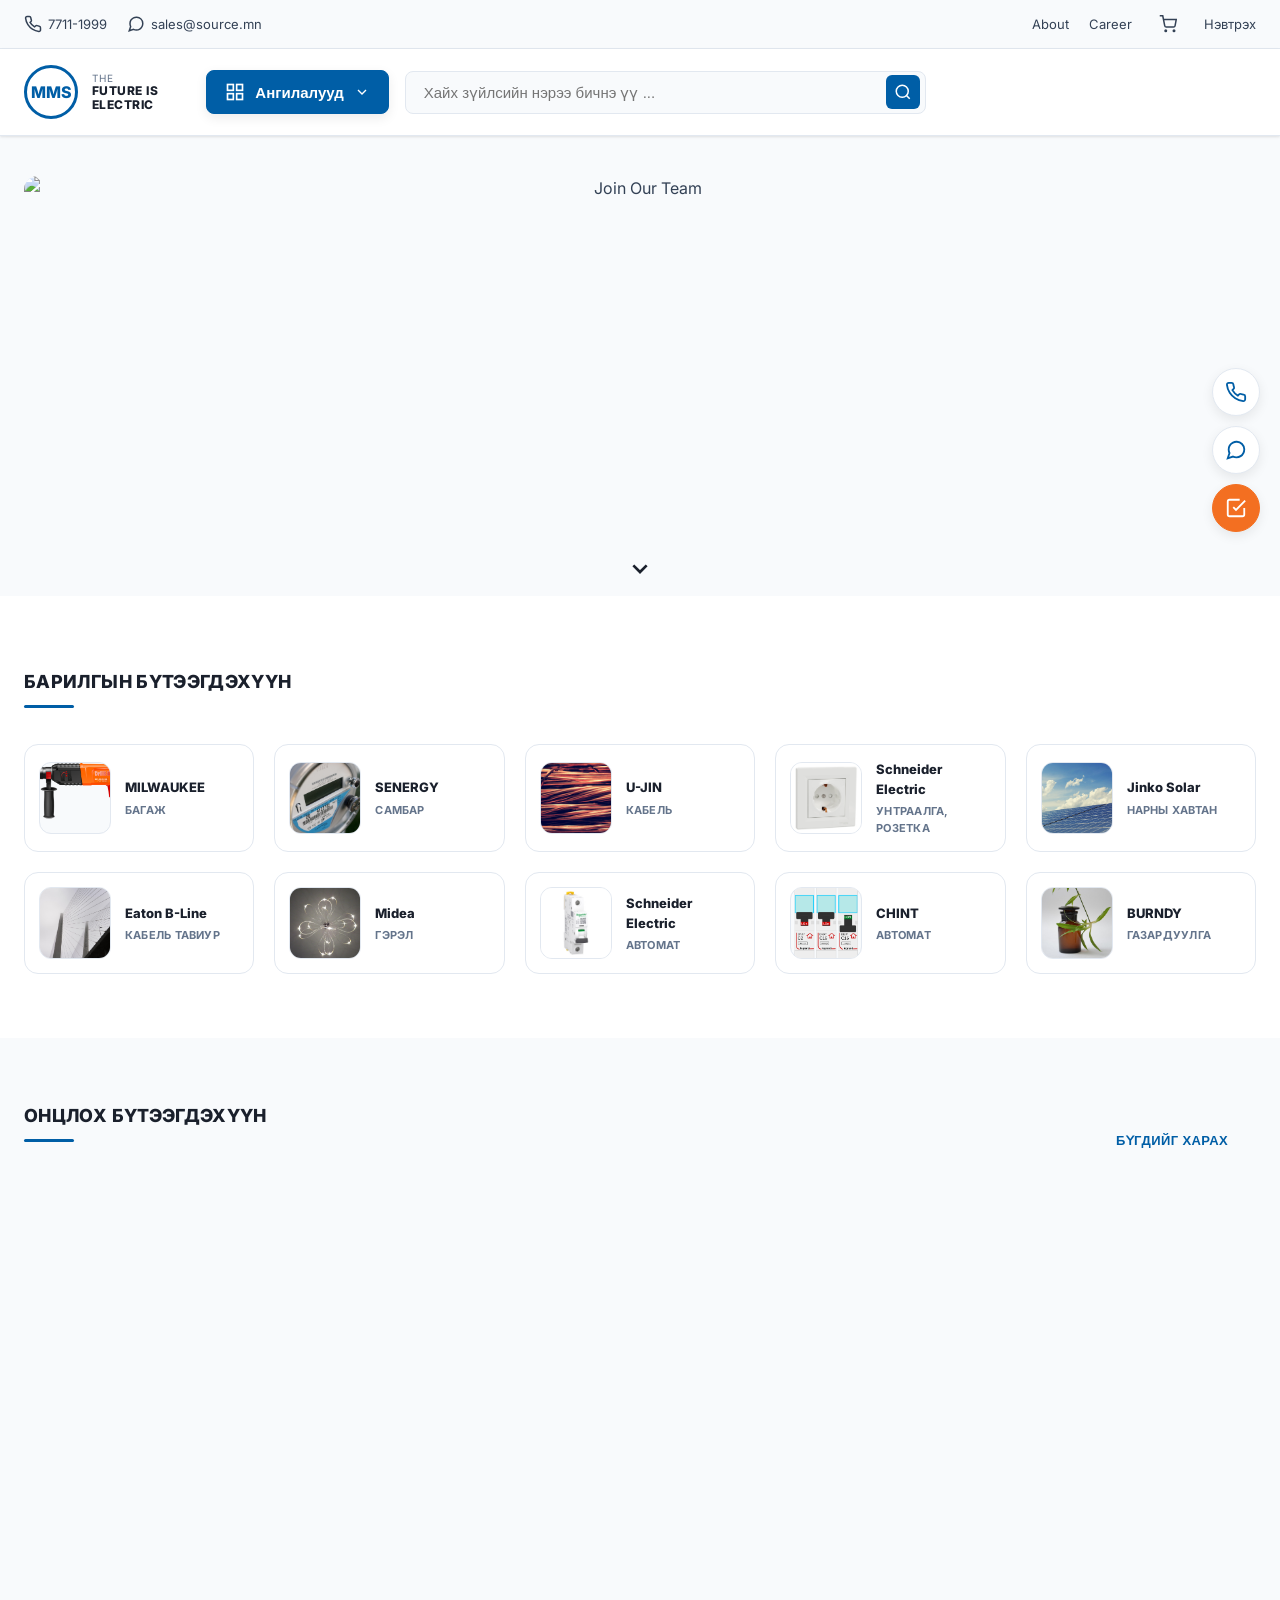
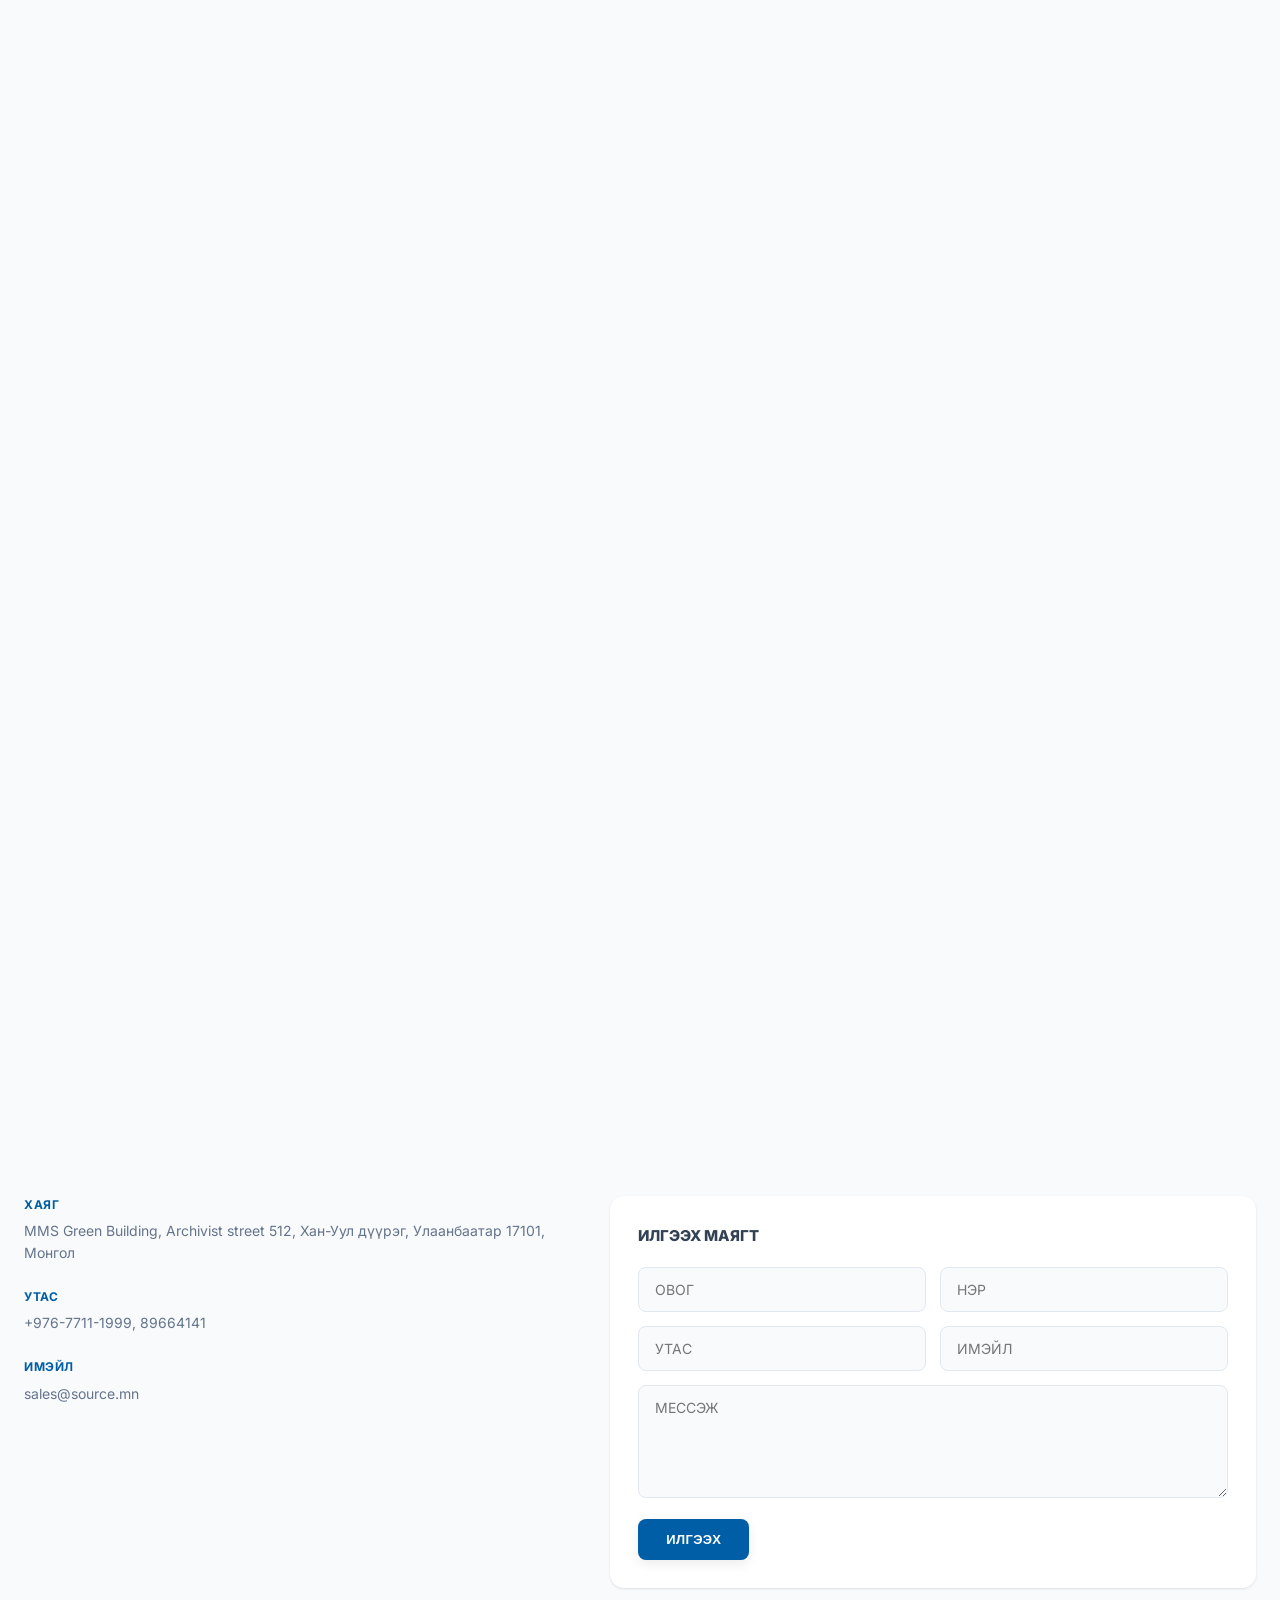
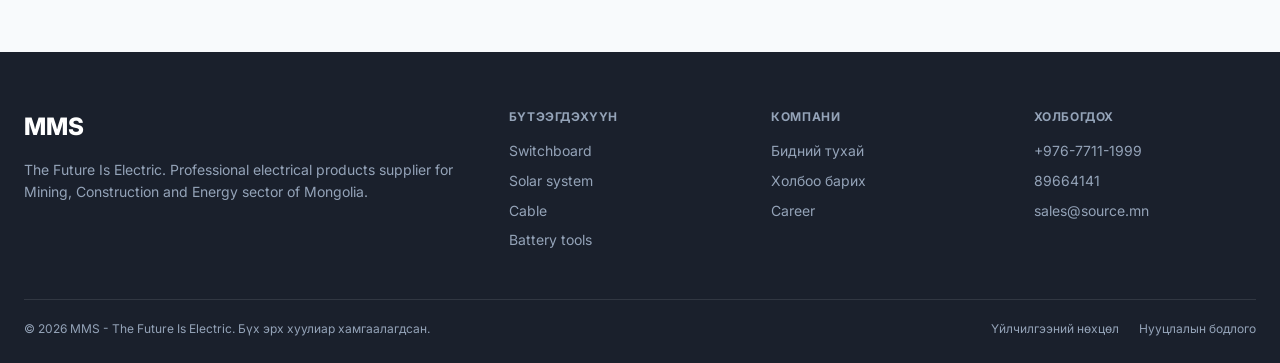
==== commit 35052d95: "Fix modal by handling missing stock element and add error logging" ====
--- a/mms-ecommerce-clone/index.html
+++ b/mms-ecommerce-clone/index.html
@@ -1480,6 +1480,11 @@
         </div>
     </div>
 
+    <script>
+        window.onerror = function(message, source, lineno, colno, error) {
+            console.log('JS Error:', message, 'at', lineno, ':', colno);
+        };
+    </script>
     <script src="script.js"></script>
 </body>
 </html>
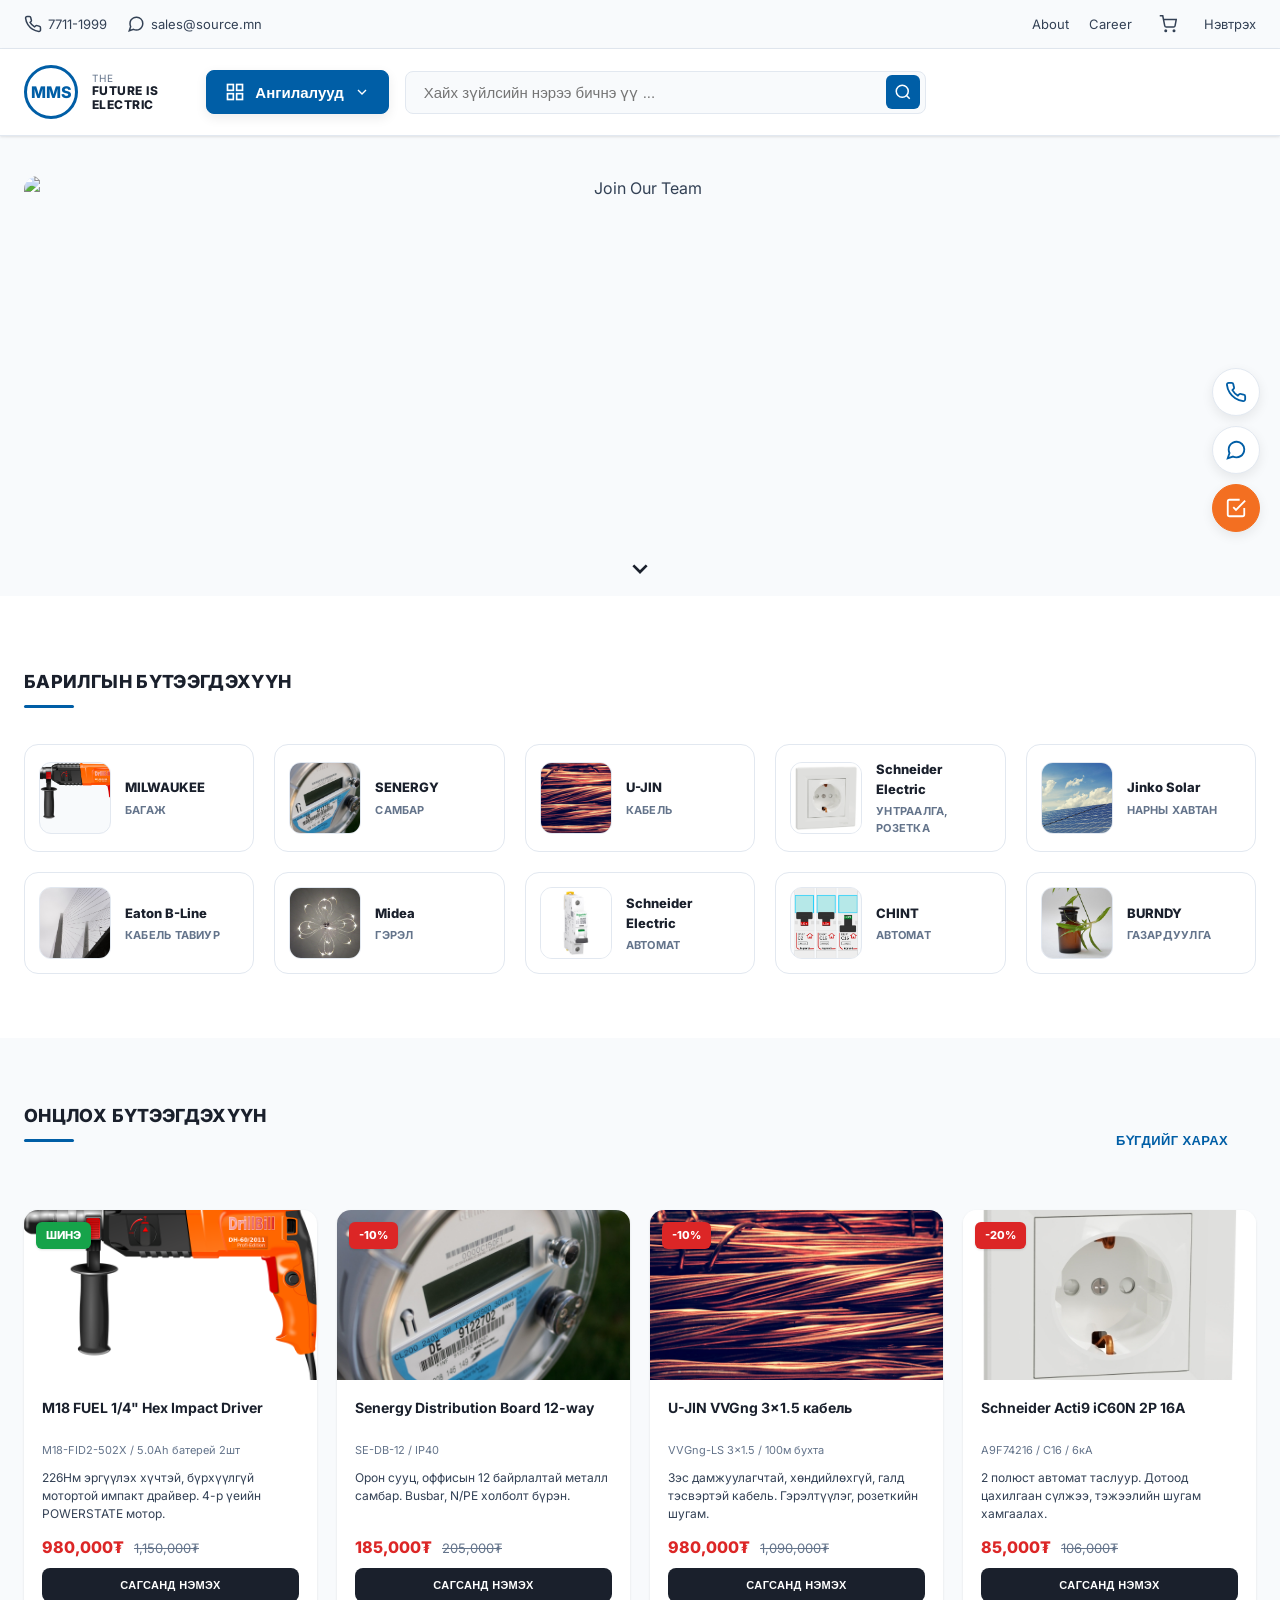
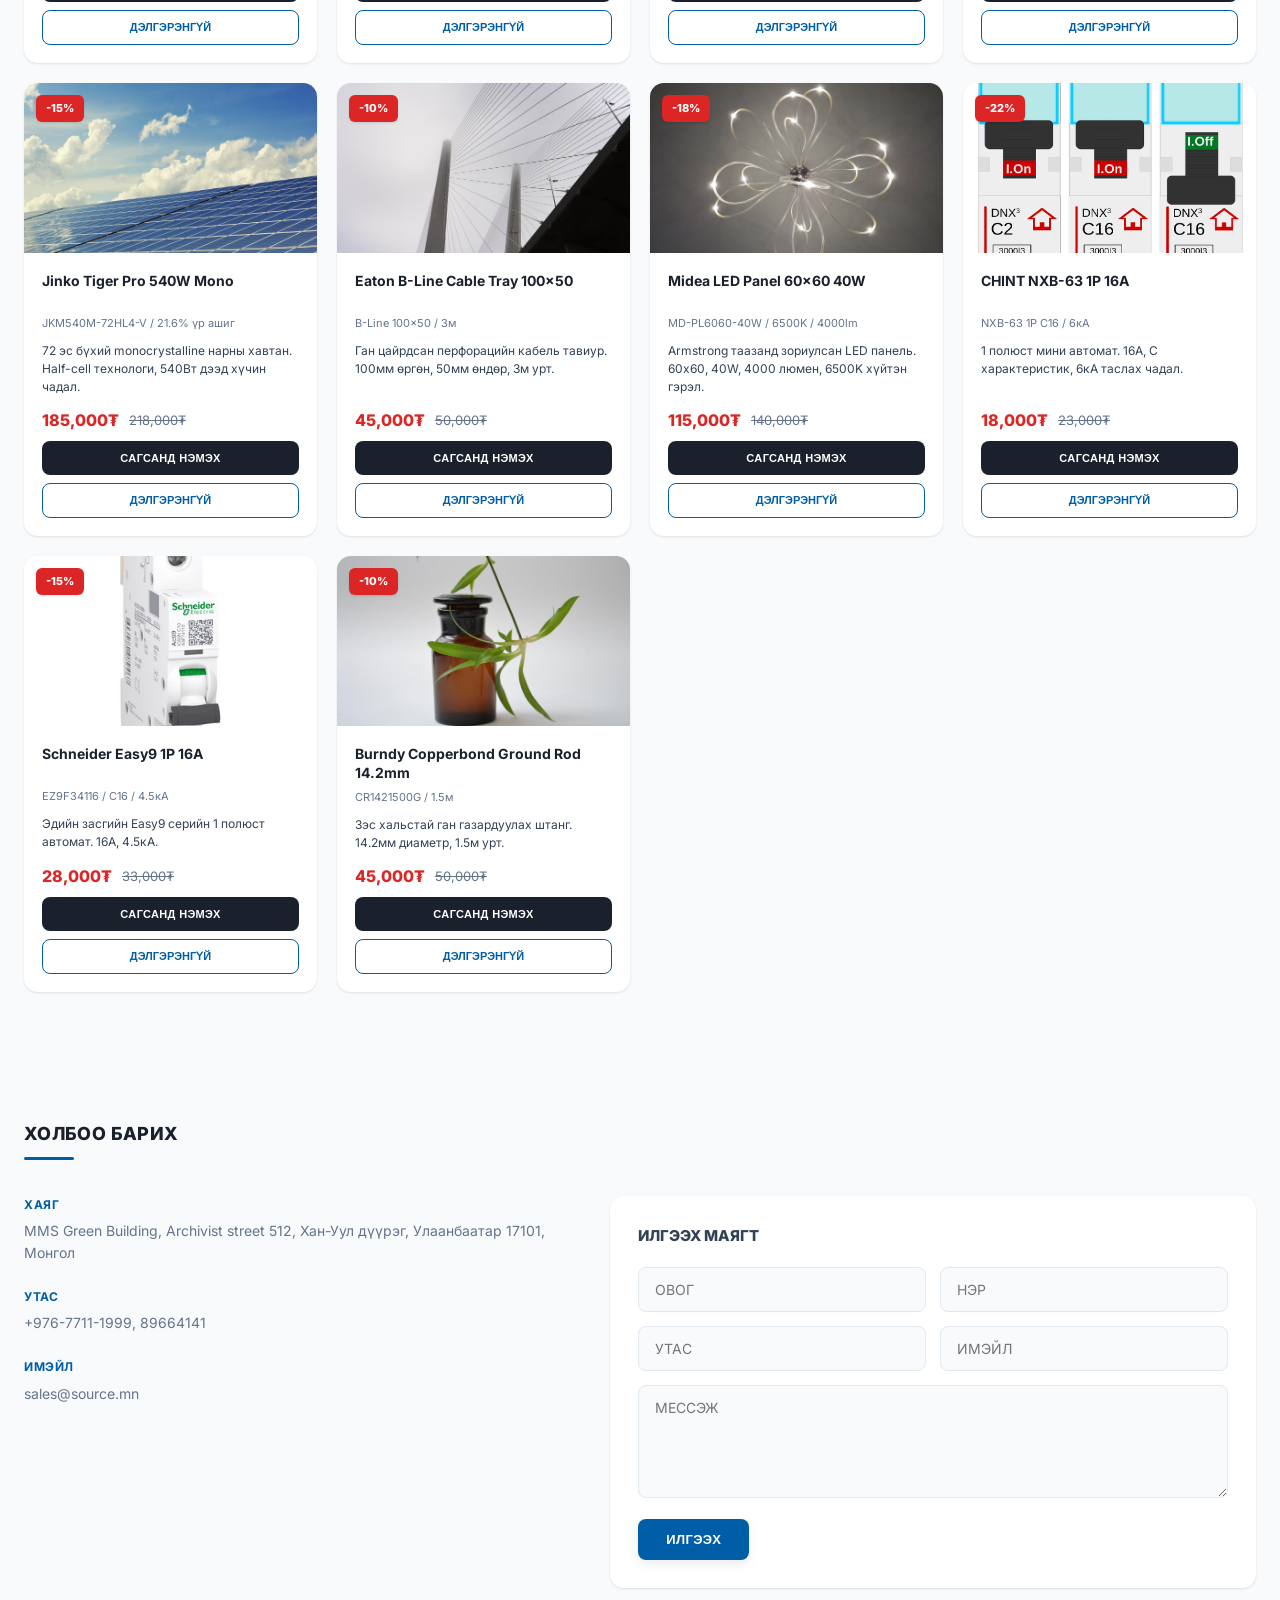
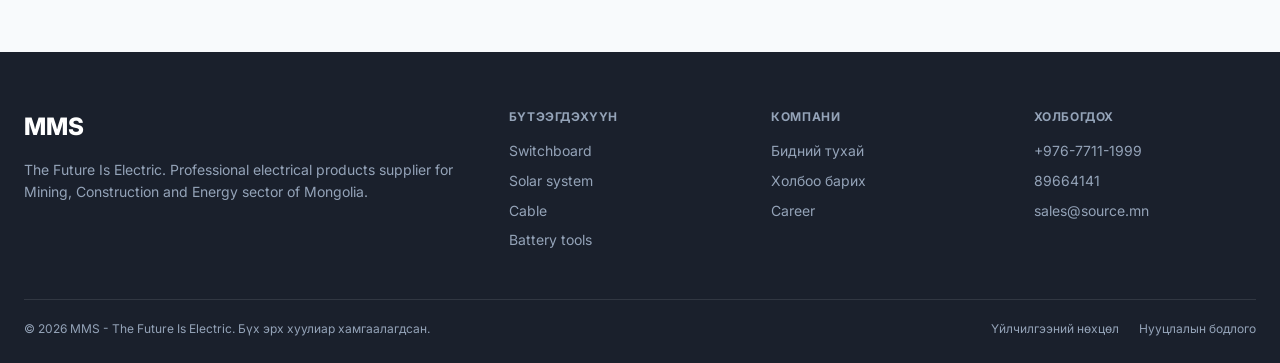
==== commit d371a58e: "Add clickable brand logo and brand link in product modal" ====
--- a/mms-ecommerce-clone/index.html
+++ b/mms-ecommerce-clone/index.html
@@ -1407,9 +1407,13 @@
         <div class="modal">
             <button class="modal-close" id="modalClose" aria-label="Хаах">×</button>
             <div class="modal-content">
-                <div class="modal-img" id="modalImg"></div>
+                <div class="modal-img" id="modalImg">
+                    <a href="#" id="modalBrandLink" class="modal-brand-link" aria-label="Брендийн хуудас">
+                        <img id="modalBrandLogo" src="" alt="">
+                    </a>
+                </div>
                 <div class="modal-info">
-                    <span class="modal-brand" id="modalBrand"></span>
+                    <a href="#" id="modalBrandTextLink" class="modal-brand"><span id="modalBrand"></span></a>
                     <h2 id="modalTitle"></h2>
                     <p class="modal-sku" id="modalSku"></p>
                     <p class="modal-desc" id="modalDesc"></p>
--- a/mms-ecommerce-clone/styles.css
+++ b/mms-ecommerce-clone/styles.css
@@ -779,6 +779,36 @@
 .modal-img {
     min-height: 360px;
     background-size: cover;
+    position: relative;
+    display: flex;
+    align-items: flex-end;
+    justify-content: center;
+    padding-bottom: 24px;
+}
+
+.modal-brand-link {
+    display: inline-flex;
+    align-items: center;
+    justify-content: center;
+    background: white;
+    border-radius: 12px;
+    padding: 8px 16px;
+    box-shadow: var(--shadow-md);
+    transition: transform var(--transition), box-shadow var(--transition);
+    text-decoration: none;
+    z-index: 2;
+}
+
+.modal-brand-link:hover {
+    transform: translateY(-4px);
+    box-shadow: var(--shadow-lg);
+}
+
+.modal-brand-link img {
+    max-height: 36px;
+    max-width: 120px;
+    object-fit: contain;
+    display: block;
 }
 
 .modal-info {
@@ -797,6 +827,13 @@
     font-weight: 800;
     margin-bottom: 14px;
     width: fit-content;
+    text-decoration: none;
+    transition: background var(--transition), color var(--transition);
+}
+
+.modal-brand:hover {
+    background: var(--primary);
+    color: white;
 }
 
 .modal-info h2 {
